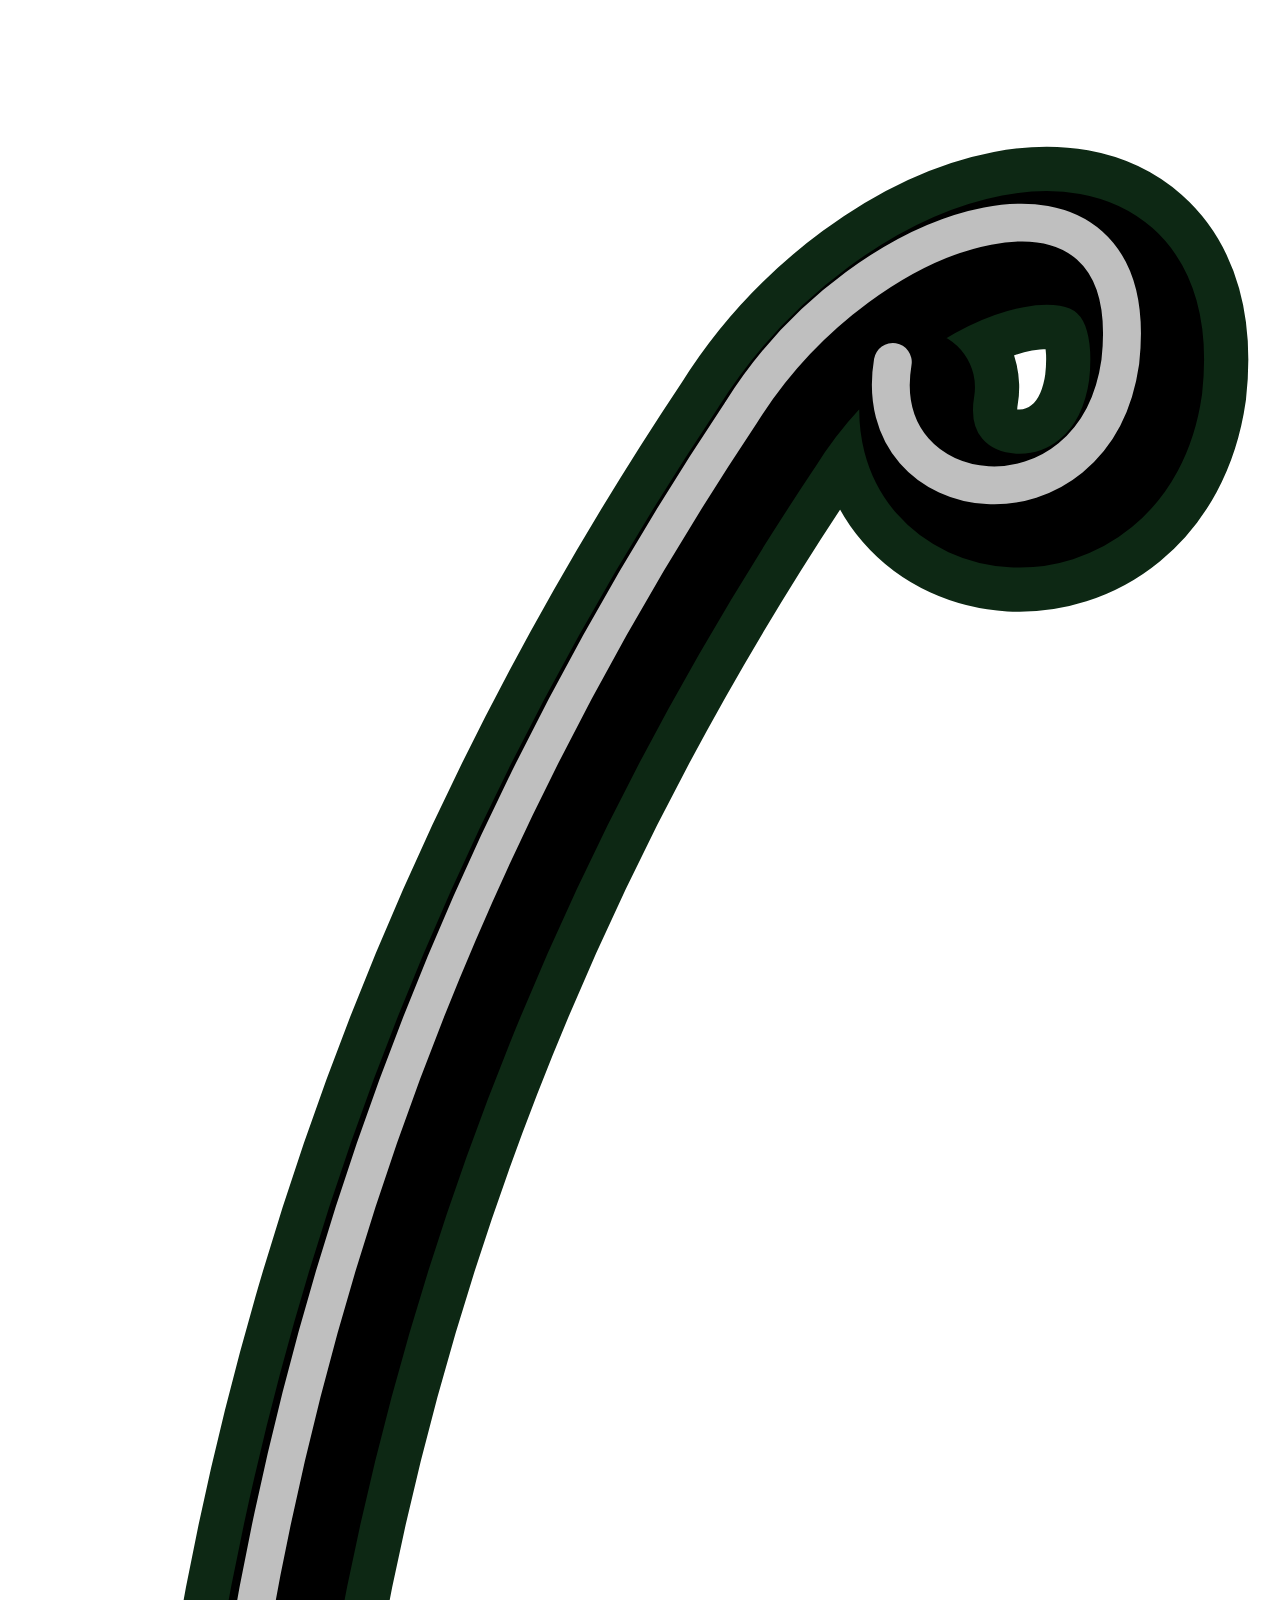
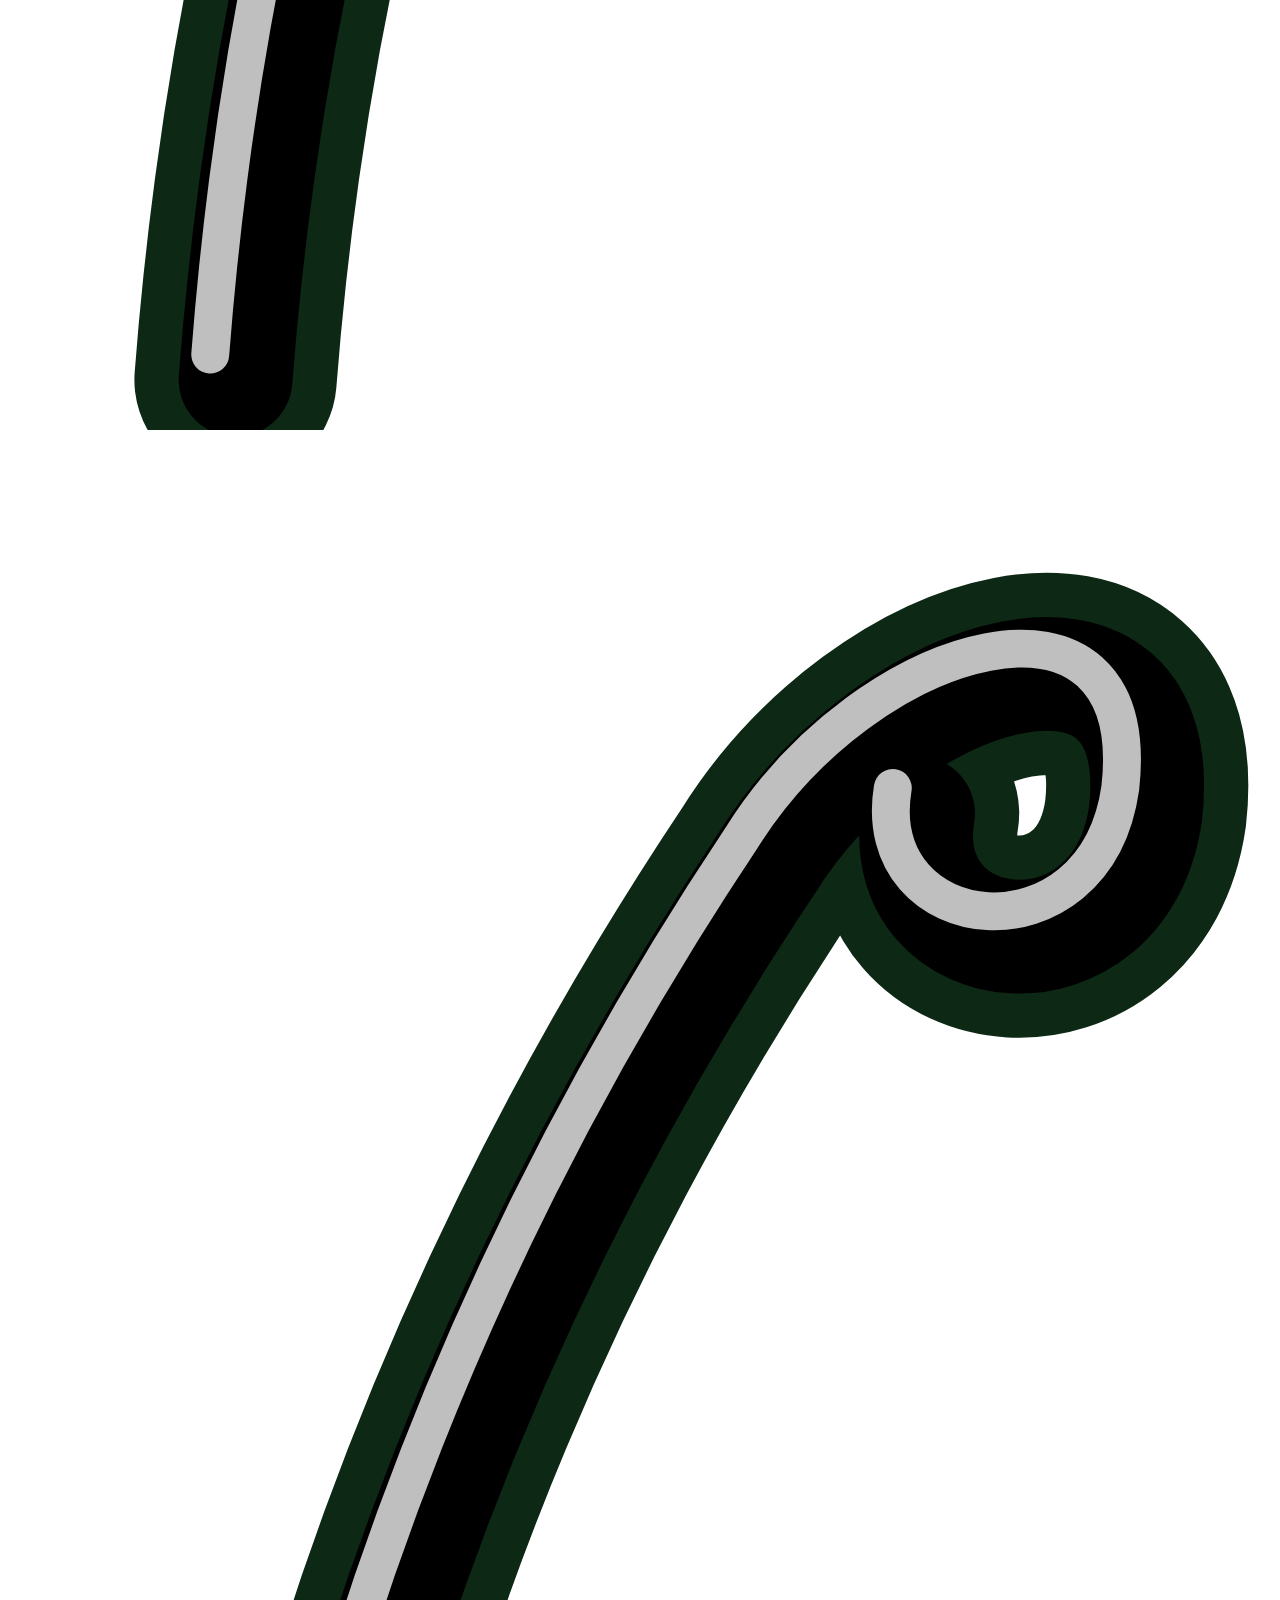
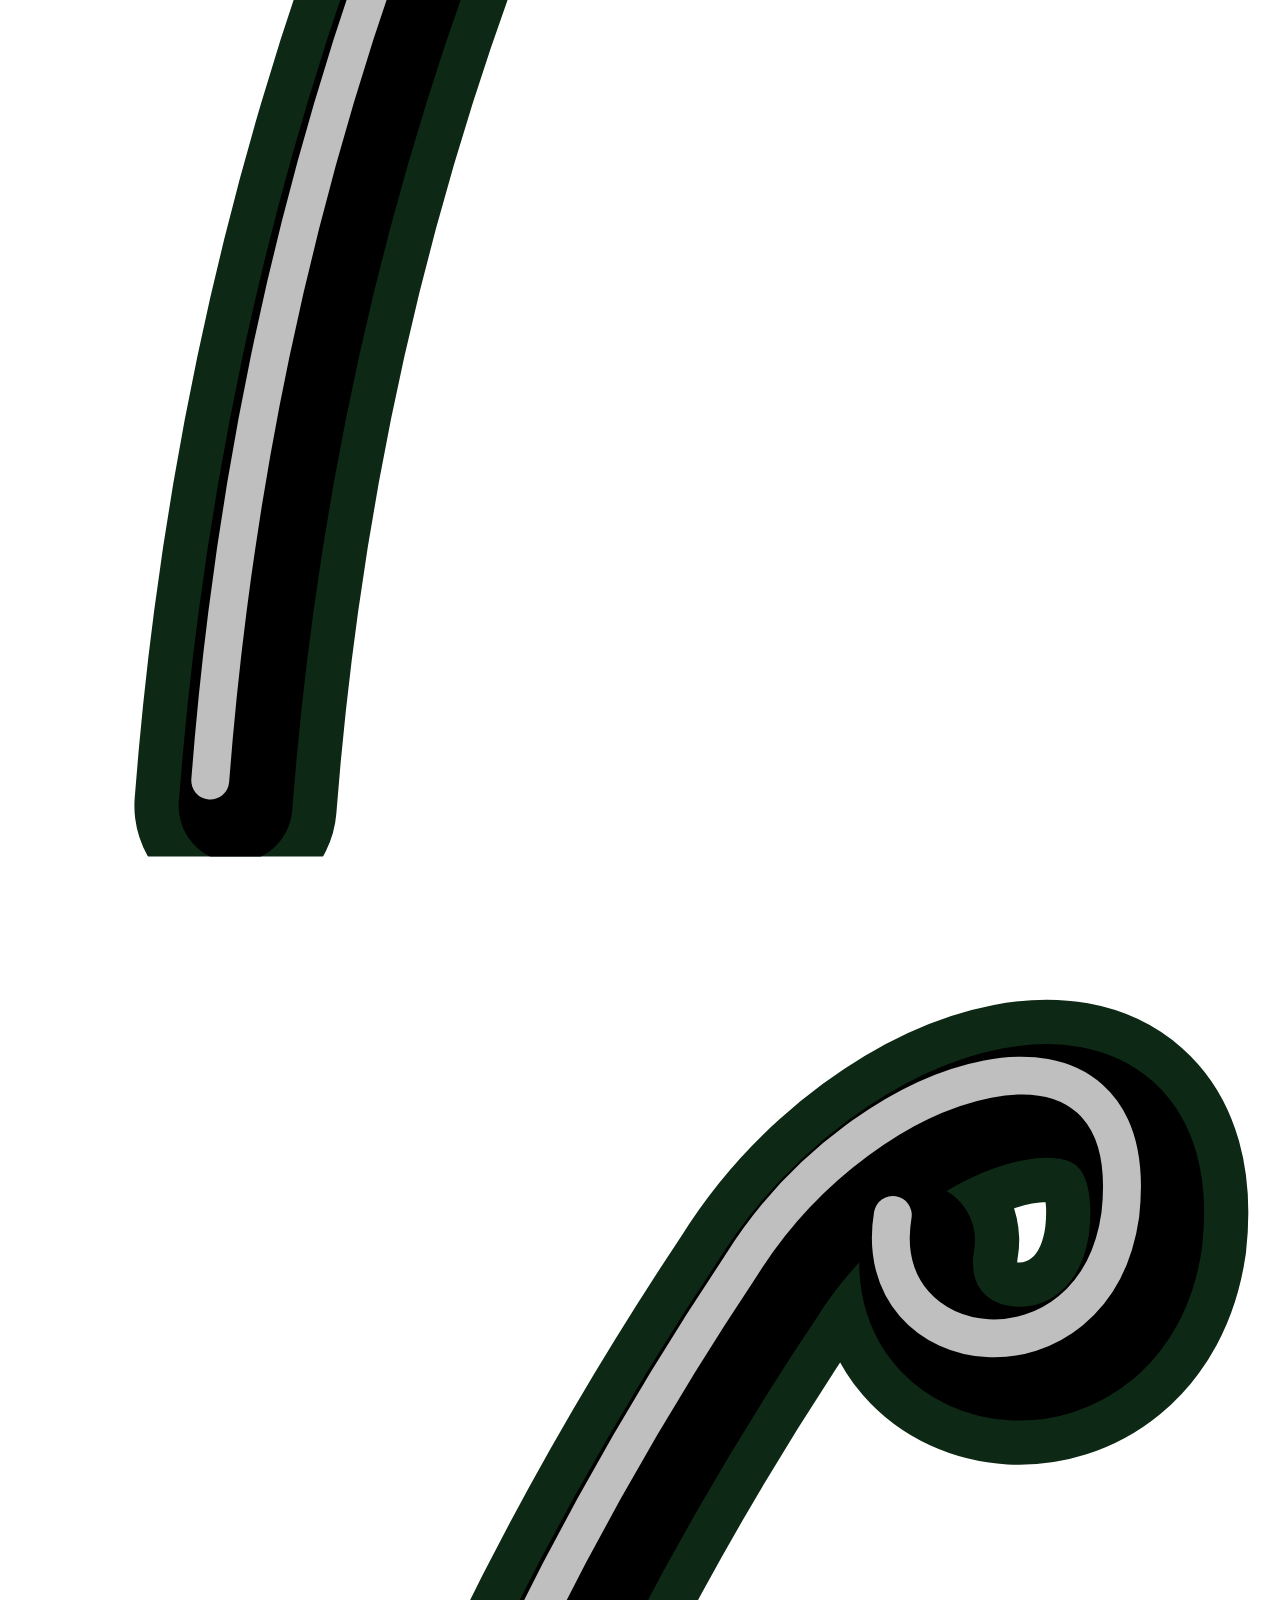
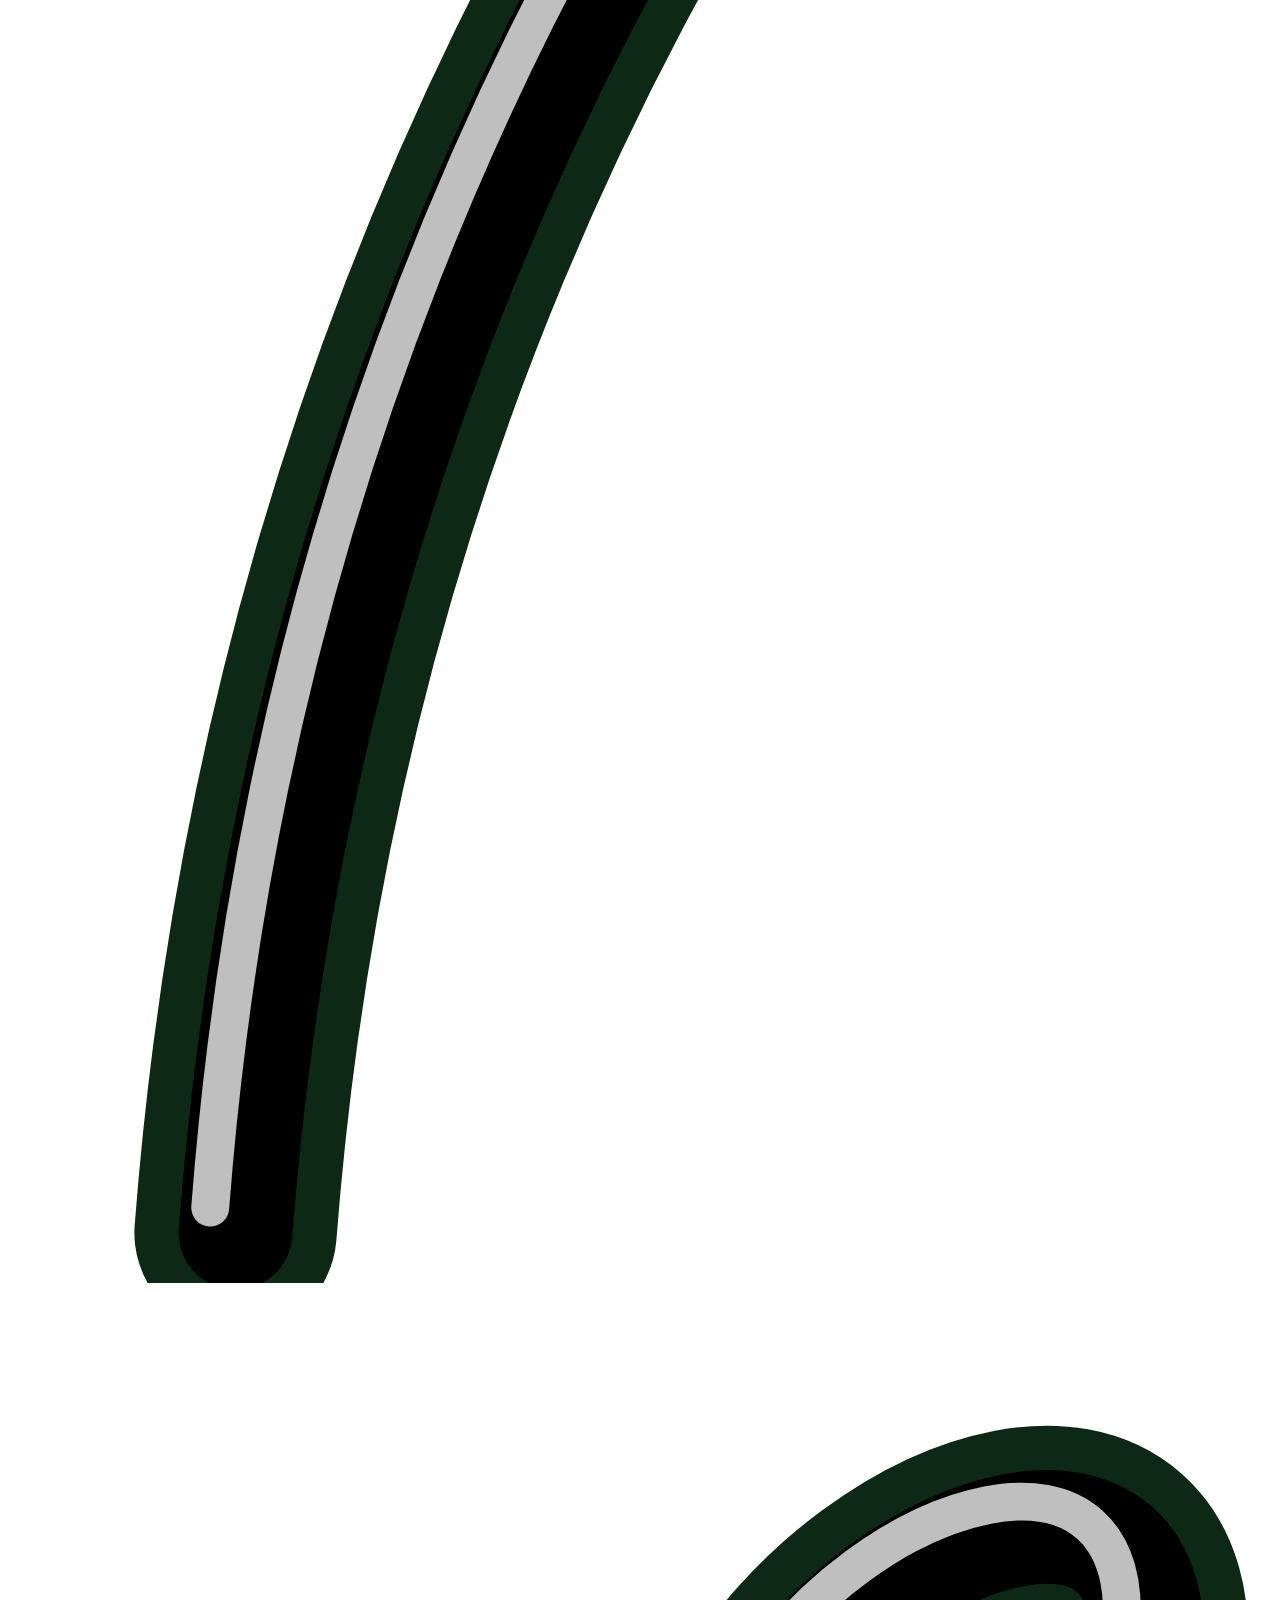
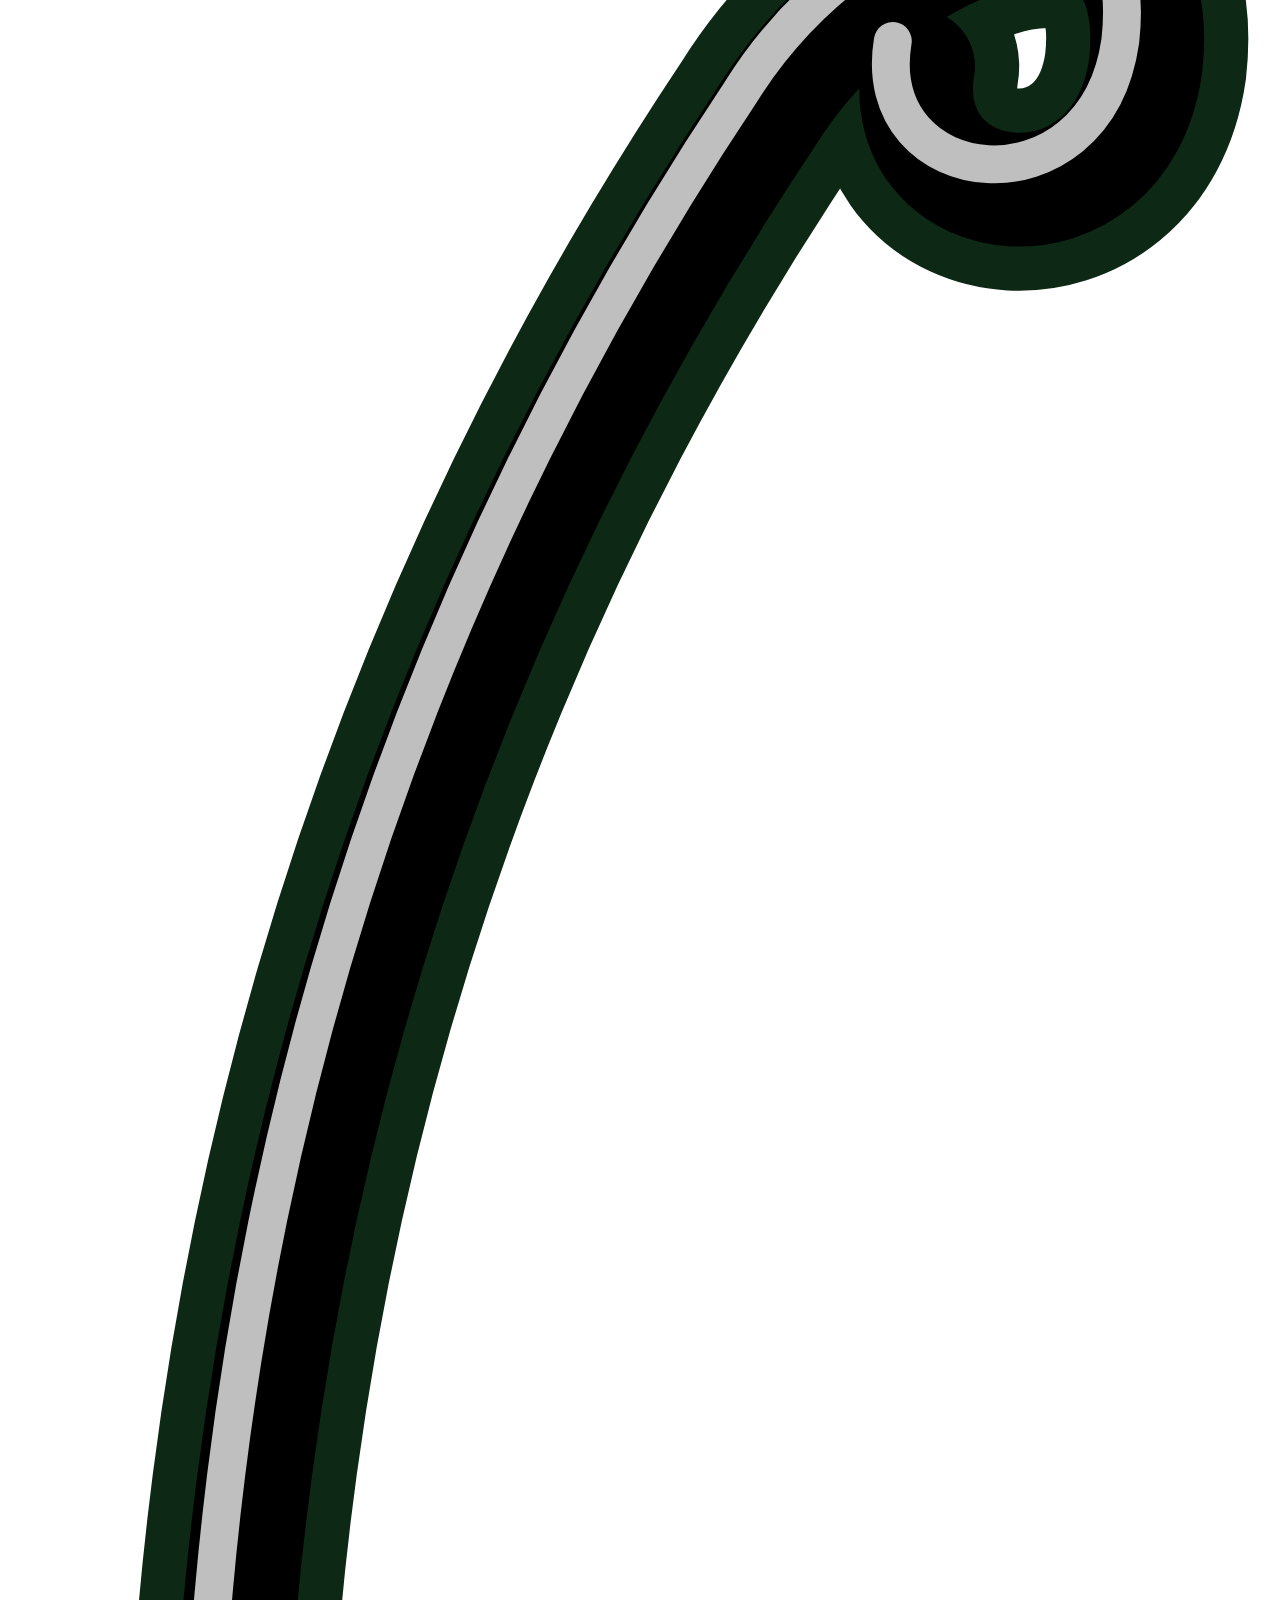
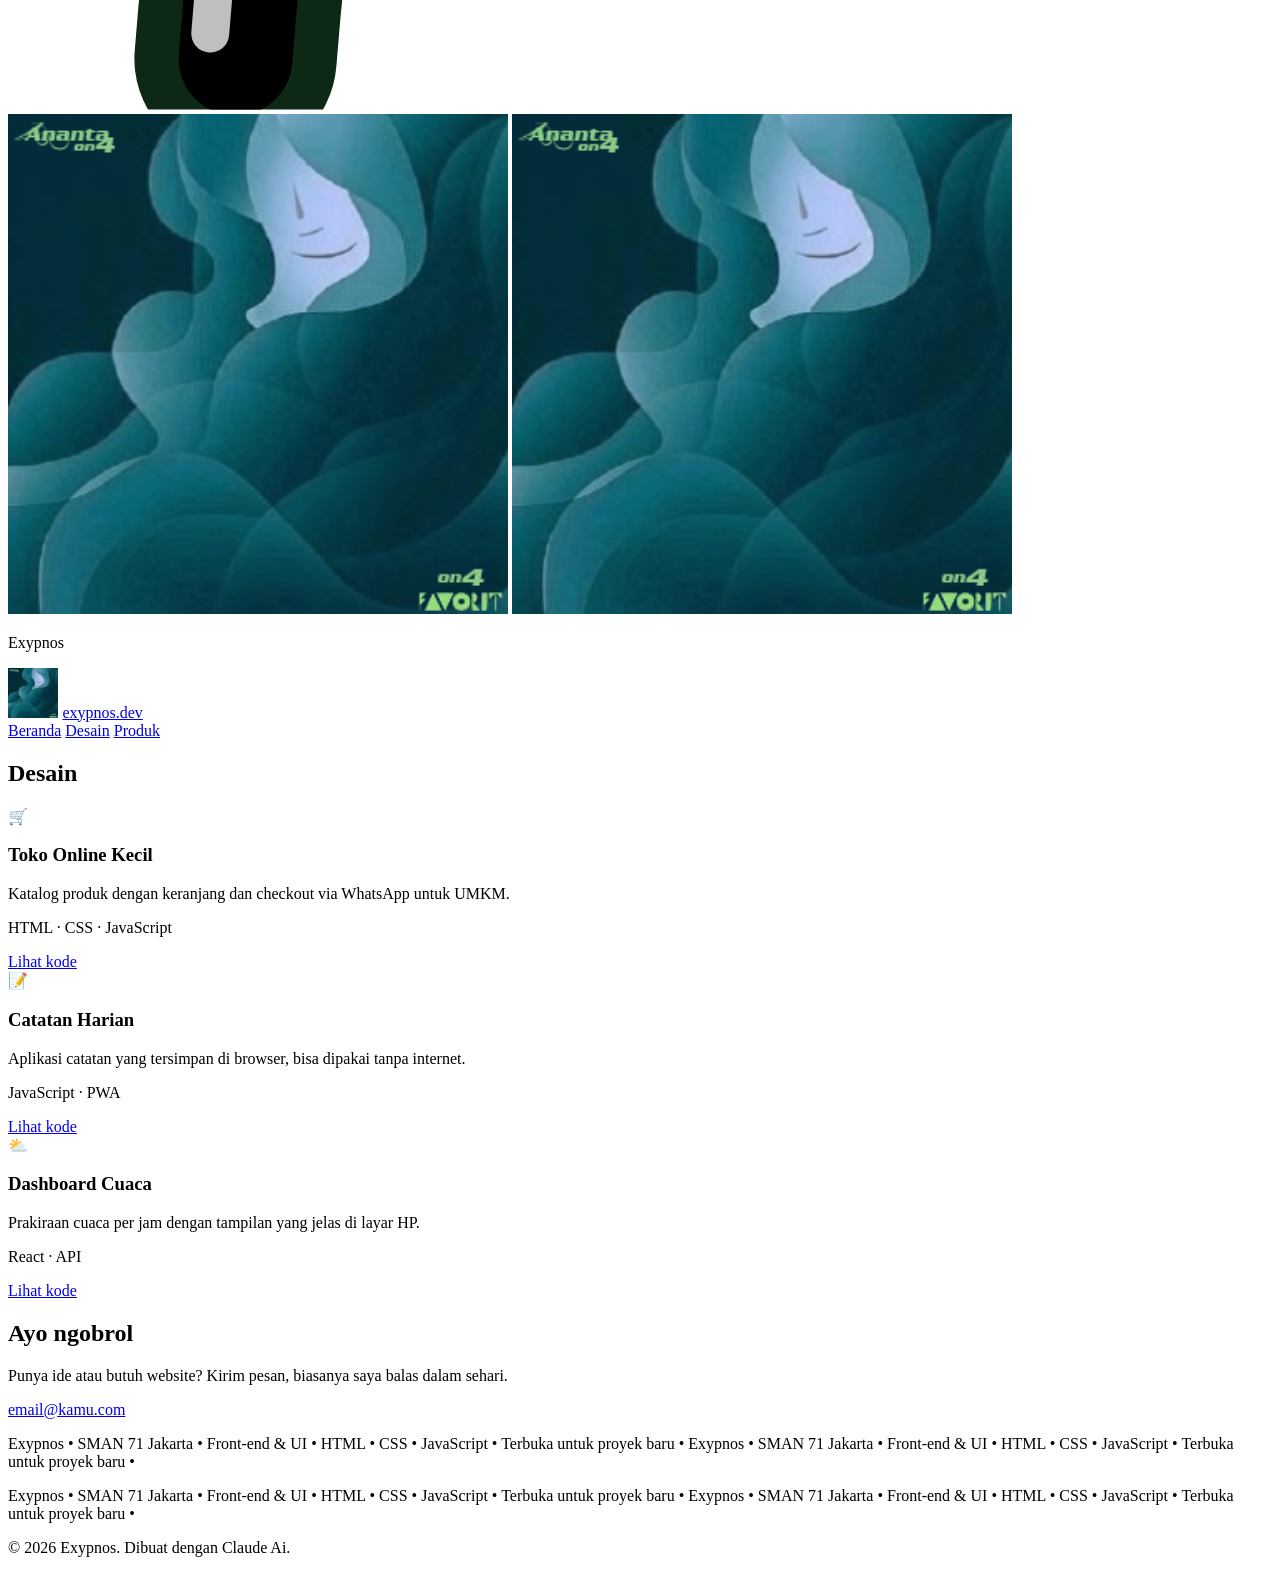
==== desain.html @ 19220ce1 "Update logo alt text and dimensions in desain.html" ====
<!DOCTYPE html>
<html lang="id">
<head>
  <meta charset="UTF-8">
  <meta name="viewport" content="width=device-width, initial-scale=1">
  <title>Desain — Exypnos</title>
  <meta name="description" content="Portofolio Nama Kamu, web developer.">
  <link rel="preconnect" href="https://fonts.googleapis.com">
  <link rel="preconnect" href="https://fonts.gstatic.com" crossorigin>
  <link href="https://fonts.googleapis.com/css2?family=Bricolage+Grotesque:opsz,wght@12..96,500;12..96,800&family=Instrument+Sans:wght@400;500;600&family=Londrina+Solid:wght@400;900&display=swap" rel="stylesheet">
  <link rel="stylesheet" href="style.css">
  <link rel="stylesheet" href="desain.css">
  <script>
    try {
      if (sessionStorage.getItem('skipIntro')) {
        document.documentElement.classList.add('no-intro');
        sessionStorage.removeItem('skipIntro');
      }
    } catch (e) {}
  </script>
</head>
<body>

  <div class="scene" aria-hidden="true">
    <svg width="0" height="0" style="position:absolute" focusable="false">
      <symbol id="horn" viewBox="0 0 100 160">
        <path d="M18 156 C22 104 40 64 60 34 C70 18 92 12 90 30 C88 44 70 42 72 30" fill="none" stroke="#0d2814" stroke-width="16" stroke-linecap="round"/>
        <path d="M18 156 C22 104 40 64 60 34 C70 18 92 12 90 30 C88 44 70 42 72 30" fill="none" stroke="currentColor" stroke-width="9" stroke-linecap="round"/>
        <path d="M18 156 C22 104 40 64 60 34 C70 18 92 12 90 30 C88 44 70 42 72 30" fill="none" stroke="#fff" stroke-opacity=".75" stroke-width="3" stroke-linecap="round" transform="translate(-2 -2)"/>
      </symbol>
    </svg>
    <svg class="horn h1" viewBox="0 0 100 160"><use href="#horn"/></svg>
    <svg class="horn h2" viewBox="0 0 100 160"><use href="#horn"/></svg>
    <svg class="horn h3" viewBox="0 0 100 160"><use href="#horn"/></svg>
    <svg class="horn h4" viewBox="0 0 100 160"><use href="#horn"/></svg>
    <i class="comet c1"></i><i class="comet c2"></i><i class="comet c3"></i><i class="comet c4"></i>
  </div>

  <div class="intro" aria-hidden="true">
    <div class="intro-panel p-up"></div>
    <div class="intro-panel p-down"></div>
    <div class="intro-center">
      <div class="logo-split">
        <img class="half l" src="logo.png" alt="" width="500" height="500">
        <img class="half r" src="logo.png" alt="" width="500" height="500">
      </div>
      <p class="intro-name">Exypnos</p>
      <div class="intro-bar"><span></span></div>
    </div>
  </div>

  <header class="top">
    <div class="brand-group">
      <img class="brand-logo" src="logo.png" alt="Logo Exypnos" width="300" height="300" style="height:3.15rem;width:auto">
      <a class="brand" href="#atas">exypnos.dev</a>
    </div>
    <nav aria-label="Navigasi utama">
      <a href="index.html">Beranda</a>
      <a href="desain.html" class="active" aria-current="page">Desain</a>
      <a href="produk.html">Produk</a>
    </nav>
  </header>

  <main id="atas">

    <section id="desain" class="section">
      <h2>Desain</h2>
      <div class="projects">
        <article class="project">
          <span class="ico" aria-hidden="true">🛒</span>
          <h3>Toko Online Kecil</h3>
          <p>Katalog produk dengan keranjang dan checkout via WhatsApp untuk UMKM.</p>
          <p class="tags">HTML · CSS · JavaScript</p>
          <a href="#">Lihat kode</a>
        </article>
        <article class="project">
          <span class="ico" aria-hidden="true">📝</span>
          <h3>Catatan Harian</h3>
          <p>Aplikasi catatan yang tersimpan di browser, bisa dipakai tanpa internet.</p>
          <p class="tags">JavaScript · PWA</p>
          <a href="#">Lihat kode</a>
        </article>
        <article class="project">
          <span class="ico" aria-hidden="true">⛅</span>
          <h3>Dashboard Cuaca</h3>
          <p>Prakiraan cuaca per jam dengan tampilan yang jelas di layar HP.</p>
          <p class="tags">React · API</p>
          <a href="#">Lihat kode</a>
        </article>
      </div>
    </section>

    <section id="kontak" class="section contact">
      <h2>Ayo ngobrol</h2>
      <p>Punya ide atau butuh website? Kirim pesan, biasanya saya balas dalam sehari.</p>
      <a class="btn primary" href="mailto:email@kamu.com">email@kamu.com</a>
    </section>

  </main>

  <!-- RUNNING TEXT (tetap di bawah layar, ikut ke mana pun di-scroll) -->
  <div class="marquee" role="marquee" aria-label="Exypnos, SMAN 71 Jakarta, Front-end dan UI, terbuka untuk proyek baru">
    <div class="marquee-window" aria-hidden="true">
      <div class="marquee-track">
        <p class="marquee-item">Exypnos • SMAN 71 Jakarta • Front-end &amp; UI • HTML • CSS • JavaScript • Terbuka untuk proyek baru • Exypnos • SMAN 71 Jakarta • Front-end &amp; UI • HTML • CSS • JavaScript • Terbuka untuk proyek baru •</p>
        <p class="marquee-item">Exypnos • SMAN 71 Jakarta • Front-end &amp; UI • HTML • CSS • JavaScript • Terbuka untuk proyek baru • Exypnos • SMAN 71 Jakarta • Front-end &amp; UI • HTML • CSS • JavaScript • Terbuka untuk proyek baru •</p>
      </div>
    </div>
  </div>

  <footer class="foot">
    <p>© 2026 Exypnos. Dibuat dengan Claude Ai. </p>
  </footer>

  <script>
    (function () {
      if (window.matchMedia('(prefers-reduced-motion: reduce)').matches) return;

      // kartu miring 3D mengikuti kursor
      document.querySelectorAll('.card, .project, .design, .contact, .ppt-frame, .section > h2, .status, .marquee').forEach(function (el) {
        el.addEventListener('pointermove', function (e) {
          if (e.pointerType === 'touch') return;
          var r = el.getBoundingClientRect();
          var x = (e.clientX - r.left) / r.width - 0.5;
          var y = (e.clientY - r.top) / r.height - 0.5;
          el.style.setProperty('--ry', (x * 14) + 'deg');
          el.style.setProperty('--rx', (-y * 14) + 'deg');
        });
        el.addEventListener('pointerleave', function () {
          el.style.setProperty('--rx', '0deg');
          el.style.setProperty('--ry', '0deg');
        });
      });

      // logo berputar 3D mengikuti kursor
      var logos = document.querySelectorAll('.hero-logo img, .brand-logo');
      if (logos.length) {
        window.addEventListener('pointermove', function (e) {
          if (e.pointerType === 'touch') return;
          var ry = ((e.clientX / innerWidth - 0.5) * 36) + 'deg';
          var rx = ((0.5 - e.clientY / innerHeight) * 28) + 'deg';
          logos.forEach(function (l) {
            l.style.setProperty('--ry', ry);
            l.style.setProperty('--rx', rx);
          });
        });
      }
    })();
  </script>

  <script>
    (function () {
      var links = document.querySelectorAll('.top nav a');
      var reduce = window.matchMedia('(prefers-reduced-motion: reduce)').matches;

      links.forEach(function (a) {
        a.addEventListener('click', function (e) {
          if (e.ctrlKey || e.metaKey || e.shiftKey || e.button !== 0) return;
          e.preventDefault();

          var here = a.getAttribute('aria-current') === 'page';
          if (!here) { try { sessionStorage.setItem('skipIntro', '1'); } catch (_) {} }

          if (reduce) { if (!here) location.href = a.href; return; }

          // riak
          var r = a.getBoundingClientRect();
          var d = document.createElement('span');
          d.className = 'ripple';
          d.style.left = (e.clientX - r.left) + 'px';
          d.style.top = (e.clientY - r.top) + 'px';
          a.appendChild(d);
          setTimeout(function () { d.remove(); }, 650);

          if (here) return;
          document.body.classList.add('leaving');
          setTimeout(function () { location.href = a.href; }, 320);
        });
      });

      // kembali dengan tombol back: pastikan halaman tidak terkunci
      window.addEventListener('pageshow', function () { document.body.classList.remove('leaving'); });
    })();
  </script>

</body>
</html>
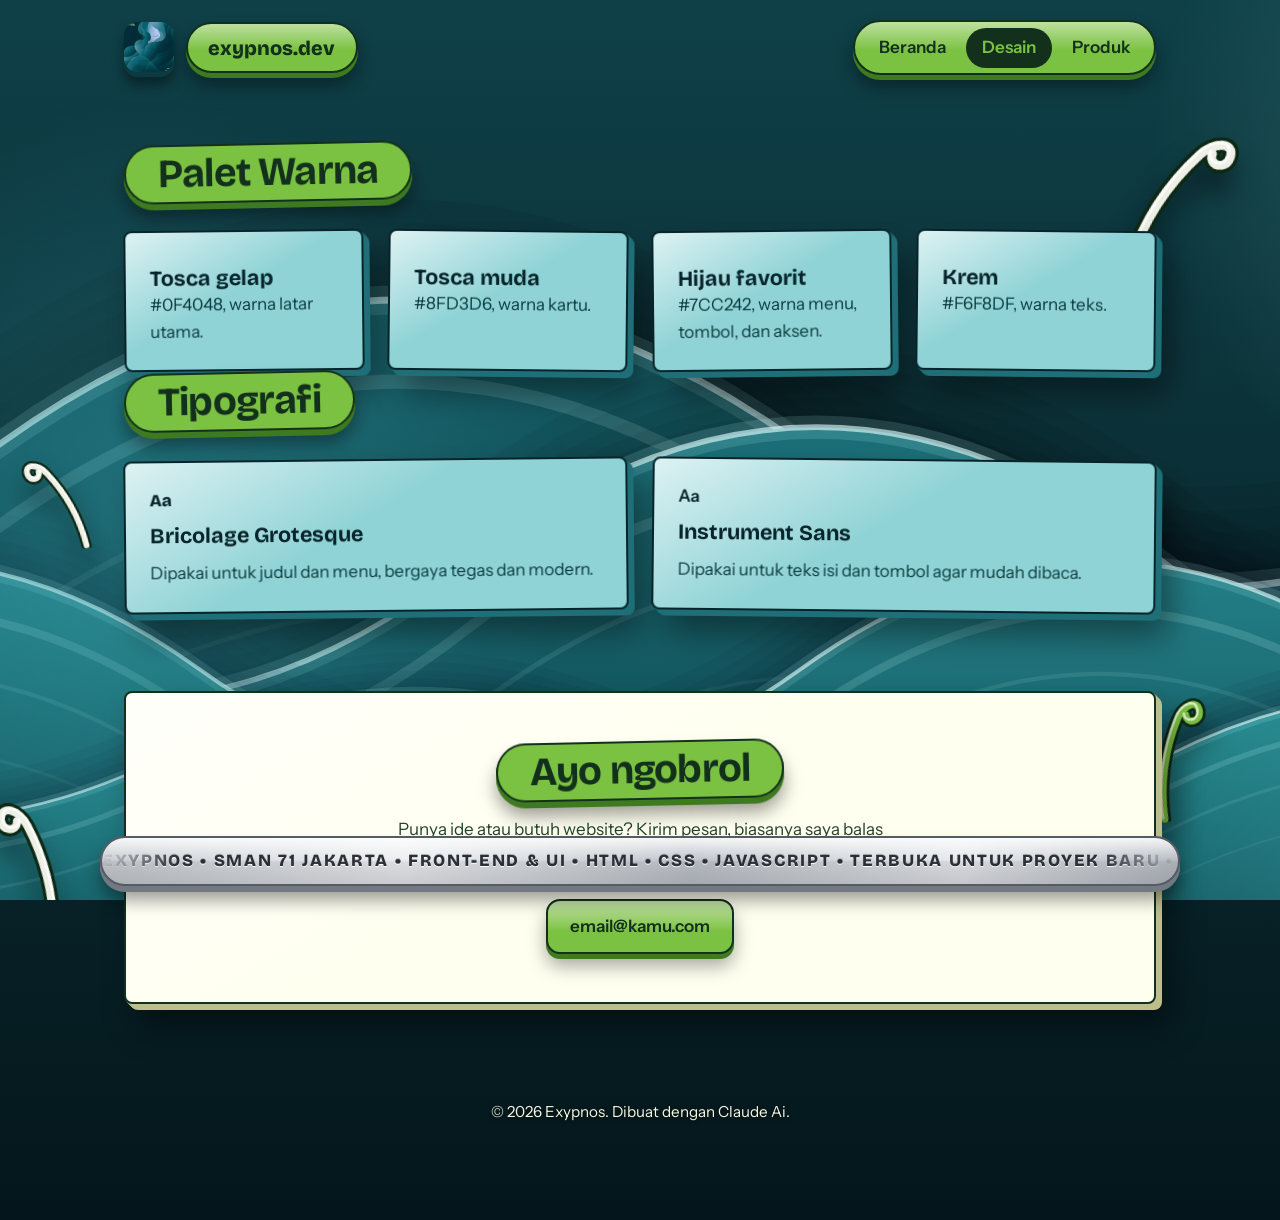
==== commit f0d93883: "Update design section with color palette and typography" ====
--- a/desain.html
+++ b/desain.html
@@ -64,28 +64,49 @@
   <main id="atas">
 
     <section id="desain" class="section">
-      <h2>Desain</h2>
+      <h2>Palet Warna</h2>
       <div class="projects">
-        <article class="project">
-          <span class="ico" aria-hidden="true">🛒</span>
-          <h3>Toko Online Kecil</h3>
-          <p>Katalog produk dengan keranjang dan checkout via WhatsApp untuk UMKM.</p>
-          <p class="tags">HTML · CSS · JavaScript</p>
-          <a href="#">Lihat kode</a>
-        </article>
-        <article class="project">
-          <span class="ico" aria-hidden="true">📝</span>
-          <h3>Catatan Harian</h3>
-          <p>Aplikasi catatan yang tersimpan di browser, bisa dipakai tanpa internet.</p>
-          <p class="tags">JavaScript · PWA</p>
-          <a href="#">Lihat kode</a>
-        </article>
-        <article class="project">
-          <span class="ico" aria-hidden="true">⛅</span>
-          <h3>Dashboard Cuaca</h3>
-          <p>Prakiraan cuaca per jam dengan tampilan yang jelas di layar HP.</p>
-          <p class="tags">React · API</p>
-          <a href="#">Lihat kode</a>
+        <article class="project swatch">
+          <div class="chip" style="--c:#0f4048" aria-hidden="true"></div>
+          <div class="info">
+            <h3>Tosca gelap</h3>
+            <p>#0F4048, warna latar utama.</p>
+          </div>
+        </article>
+        <article class="project swatch">
+          <div class="chip" style="--c:#8fd3d6" aria-hidden="true"></div>
+          <div class="info">
+            <h3>Tosca muda</h3>
+            <p>#8FD3D6, warna kartu.</p>
+          </div>
+        </article>
+        <article class="project swatch">
+          <div class="chip" style="--c:#7cc242" aria-hidden="true"></div>
+          <div class="info">
+            <h3>Hijau favorit</h3>
+            <p>#7CC242, warna menu, tombol, dan aksen.</p>
+          </div>
+        </article>
+        <article class="project swatch">
+          <div class="chip" style="--c:#f6f8df" aria-hidden="true"></div>
+          <div class="info">
+            <h3>Krem</h3>
+            <p>#F6F8DF, warna teks.</p>
+          </div>
+        </article>
+      </div>
+
+      <h2>Tipografi</h2>
+      <div class="projects">
+        <article class="project font-card">
+          <span class="aa" style="font-family: var(--display); font-weight: 800;" aria-hidden="true">Aa</span>
+          <h3>Bricolage Grotesque</h3>
+          <p>Dipakai untuk judul dan menu, bergaya tegas dan modern.</p>
+        </article>
+        <article class="project font-card">
+          <span class="aa" style="font-family: var(--body); font-weight: 600;" aria-hidden="true">Aa</span>
+          <h3>Instrument Sans</h3>
+          <p>Dipakai untuk teks isi dan tombol agar mudah dibaca.</p>
         </article>
       </div>
     </section>
--- a/style.css
+++ b/style.css
@@ -0,0 +1,972 @@
+/* ---------- Token ---------- */
+:root {
+  --paper: #f6f8df;
+  --grid: #dde6b5;
+  --ink: #12301c;
+  --muted: #24432b;
+  --green: #1b7d37;
+  --marker: #7cc242;     /* hijau tulisan FAVORIT */
+  --bg-top: #0f4048;     /* tosca logo biru (digelapkan) */
+  --bg-bottom: #04161b;  /* makin gelap ke bawah */
+  --on-bg: #f6f8df;      /* teks di atas background */
+  --side: #bdbe8c;       /* sisi tebal kartu 3D */
+  --gold-side: #3e7a1f;  /* sisi tebal hijau */
+  --gloss: rgba(255, 255, 255, .7);
+  --slab: 1px 1px 0 var(--side), 2px 2px 0 var(--side), 3px 3px 0 var(--side),
+          4px 4px 0 var(--side), 5px 5px 0 var(--side), 6px 6px 0 var(--side),
+          14px 22px 34px rgba(0, 0, 0, .45);
+  --card: #fffff0;
+  --line: #12301c;
+
+  --display: "Bricolage Grotesque", "Segoe UI", system-ui, sans-serif;
+  --body: "Instrument Sans", "Segoe UI", system-ui, sans-serif;
+
+  --max: 1080px;
+}
+
+@media (prefers-color-scheme: dark) {
+  :root {
+    --paper: #0f1f14;
+    --grid: #1a3322;
+    --ink: #f1f7d9;
+    --muted: #c9d9b4;
+    --green: #8fe08a;
+    --marker: #5fa832;
+    --side: #08150b;
+    --gloss: rgba(255, 255, 255, .09);
+    --bg-top: #0b3238;
+    --bg-bottom: #030f13;
+    --card: #16291c;
+    --line: #f1f7d9;
+  }
+}
+
+/* ---------- Dasar ---------- */
+*, *::before, *::after { box-sizing: border-box; }
+
+html { scroll-behavior: smooth; }
+
+body {
+  margin: 0;
+  font-family: var(--body);
+  font-size: 1.0625rem;
+  line-height: 1.6;
+  color: var(--on-bg);
+  background-color: var(--bg-bottom);
+  /* gradasi tosca logo -> makin gelap */
+  background-image: linear-gradient(180deg, var(--bg-top) 0%, var(--bg-bottom) 100%);
+  background-repeat: no-repeat;
+  min-height: 100vh;
+}
+
+
+/* ---------- Warna membaur (blend) ---------- */
+body::before {
+  content: "";
+  position: fixed;
+  inset: 0;
+  z-index: -1;
+  pointer-events: none;
+  background:
+    radial-gradient(42vmax 42vmax at 85% 12%, rgba(150, 228, 228, .20), transparent 70%),
+    radial-gradient(48vmax 48vmax at 8% 42%,  rgba(60, 170, 182, .34), transparent 70%),
+    radial-gradient(42vmax 42vmax at 82% 82%, rgba(110, 205, 210, .26), transparent 70%),
+    radial-gradient(38vmax 38vmax at 18% 100%, rgba(40, 140, 155, .32), transparent 70%);
+  background-size: 140% 140%;
+  animation: blend 16s ease-in-out infinite alternate;
+}
+
+@keyframes blend { to { background-position: 100% 100%; } }
+
+h1, h2, h3 {
+  font-family: var(--display);
+  line-height: 1.1;
+  margin: 0;
+}
+
+p { margin: 0; }
+
+a { color: var(--green); }
+
+:focus-visible {
+  outline: 3px solid var(--marker);
+  outline-offset: 3px;
+}
+
+/* ---------- Header ---------- */
+.top {
+  max-width: var(--max);
+  margin: 0 auto;
+  padding: 1.25rem 1.5rem;
+  display: flex;
+  justify-content: space-between;
+  align-items: center;
+  gap: 1rem;
+}
+
+.top :focus-visible { outline-color: #12301c; }
+
+/* shape rounded emas hanya membungkus teks */
+.brand,
+.top nav {
+  background: linear-gradient(180deg, rgba(255, 255, 255, .5), rgba(255, 255, 255, 0) 55%), #7cc242;
+  color: #12301c;
+  border: 2px solid var(--line);
+  border-radius: 999px;
+  box-shadow: 0 5px 0 #3e7a1f, 0 12px 18px rgba(0, 0, 0, .4);
+}
+
+.brand {
+  padding: .45rem 1.3rem;
+  font-family: var(--display);
+  font-weight: 800;
+  font-size: 1.25rem;
+  text-decoration: none;
+}
+
+.top nav { display: flex; gap: .25rem; padding: .35rem .5rem; }
+
+.top nav a {
+  position: relative;
+  overflow: hidden;
+  padding: .4rem 1rem;
+  color: #12301c;
+  text-decoration: none;
+  font-weight: 600;
+  border-radius: 999px;
+  transition: background .2s, color .2s, transform .12s;
+}
+
+.top nav a:hover { background: rgba(18, 48, 28, .14); }
+.top nav a:active { transform: translateY(2px) scale(.93); }
+
+/* menu yang sedang dibuka */
+.top nav a.active { background: #12301c; color: #7cc242; }
+
+/* efek riak saat diklik */
+.ripple {
+  position: absolute;
+  width: 10px;
+  height: 10px;
+  margin: -5px 0 0 -5px;
+  border-radius: 50%;
+  background: rgba(255, 255, 255, .75);
+  transform: scale(0);
+  pointer-events: none;
+  animation: ripple .6s ease-out forwards;
+}
+
+@keyframes ripple { to { transform: scale(16); opacity: 0; } }
+
+/* judul section membal setelah menu diklik */
+.section > h2.pop { animation: heading-pop .8s cubic-bezier(.2, 1.5, .4, 1); }
+
+@keyframes heading-pop {
+  40% { transform: rotate(-4deg) scale(1.18); }
+}
+
+/* ---------- Hero ---------- */
+main { max-width: var(--max); margin: 0 auto; padding: 0 1.5rem; }
+
+.hero {
+  display: grid;
+  grid-template-columns: 1.6fr 1fr;
+  gap: 3rem;
+  align-items: center;
+  padding: 4rem 0 5rem;
+}
+
+.status {
+  display: inline-flex;
+  align-items: center;
+  gap: .6rem;
+  font-size: .95rem;
+  font-weight: 500;
+  color: var(--on-bg);
+  margin-bottom: 1.25rem;
+}
+
+.dot {
+  width: .65rem;
+  height: .65rem;
+  border-radius: 50%;
+  background: #1fb96b;
+  box-shadow: 0 0 0 0 rgba(31, 185, 107, .6);
+  animation: ping 2.2s ease-out infinite;
+}
+
+@keyframes ping {
+  to { box-shadow: 0 0 0 .7rem rgba(31, 185, 107, 0); }
+}
+
+.hero h1 {
+  font-size: clamp(2.4rem, 6vw, 4.4rem);
+  font-weight: 800;
+  letter-spacing: -.03em;
+  max-width: 14em;
+  /* stabilo kuning di belakang teks */
+  background-image: linear-gradient(var(--marker), var(--marker));
+  background-repeat: no-repeat;
+  background-size: 0% 38%;
+  background-position: 0 90%;
+  animation: stabilo .9s .3s ease-out forwards;
+}
+
+@keyframes stabilo { to { background-size: 100% 38%; } }
+
+@media (prefers-color-scheme: dark) {
+  .hero h1 { background-image: linear-gradient(#2e6a35, #2e6a35); }
+}
+
+.lead {
+  margin-top: 1.5rem;
+  max-width: 14em;
+  color: var(--on-bg);
+  font-family: "Londrina Solid", "Impact", "Arial Black", sans-serif;
+  font-weight: 900;
+  font-size: clamp(2.2rem, 6vw, 3.8rem);
+  line-height: 1;
+  letter-spacing: .01em;
+}
+
+.actions { margin-top: 2rem; display: flex; flex-wrap: wrap; gap: .8rem; }
+
+.hero h1.hero-logo {
+  background: none;
+  animation: none;
+  line-height: 0;
+  max-width: 100%;
+}
+
+.hero-logo img {
+  display: block;
+  width: 100%;
+  max-width: 14rem;
+  height: auto;
+}
+
+/* ---------- Tombol ---------- */
+.btn {
+  display: inline-block;
+  padding: .75rem 1.4rem;
+  border: 2px solid var(--line);
+  border-radius: 14px;
+  background: linear-gradient(180deg, rgba(255,255,255,.75), rgba(255,255,255,0) 60%), var(--card);
+  color: var(--ink);
+  font-weight: 600;
+  text-decoration: none;
+  box-shadow: 0 5px 0 var(--side), 0 12px 18px rgba(0, 0, 0, .35);
+  transition: transform .12s, box-shadow .12s;
+}
+
+.btn:hover { transform: translateY(2px); box-shadow: 0 3px 0 var(--side), 0 8px 12px rgba(0, 0, 0, .35); }
+.btn:active { transform: translateY(5px); box-shadow: 0 0 0 var(--side), 0 3px 6px rgba(0, 0, 0, .35); }
+
+.btn.primary {
+  background: linear-gradient(180deg, rgba(255,255,255,.55), rgba(255,255,255,0) 60%), var(--marker);
+  color: #12301c;
+  box-shadow: 0 5px 0 var(--gold-side), 0 12px 18px rgba(0, 0, 0, .35);
+}
+.btn.primary:hover { box-shadow: 0 3px 0 var(--gold-side), 0 8px 12px rgba(0, 0, 0, .35); }
+.btn.primary:active { box-shadow: 0 0 0 var(--gold-side), 0 3px 6px rgba(0, 0, 0, .35); }
+
+/* ---------- Kartu profil ---------- */
+.card {
+  background: var(--card);
+  color: var(--ink);
+  border: 2px solid var(--line);
+  border-radius: 8px;
+  padding: 1.5rem;
+}
+
+.card .logo {
+  display: block;
+  width: 100%;
+  max-width: 11rem;
+  height: auto;
+  aspect-ratio: 1;
+  margin: 0 auto;
+  object-fit: contain;
+}
+
+.card h2 {
+  font-size: 1.15rem;
+  padding-bottom: .8rem;
+  margin-bottom: .4rem;
+  border-bottom: 2px dashed var(--grid);
+}
+
+.card dl { margin: 0; }
+
+.card dl div {
+  display: flex;
+  justify-content: space-between;
+  gap: 1rem;
+  padding: .55rem 0;
+  border-bottom: 1px solid var(--grid);
+}
+
+.card dl div:last-child { border-bottom: 0; }
+
+.card dt { color: var(--muted); }
+.card dd { margin: 0; font-weight: 600; text-align: right; }
+
+/* ---------- Section ---------- */
+.section { padding: 3rem 0; }
+
+.section > h2 {
+  font-size: clamp(1.8rem, 4vw, 2.5rem);
+  letter-spacing: -.02em;
+  margin-bottom: 1.75rem;
+  display: inline-block;
+  padding: .3rem 2rem .4rem;
+  background: var(--marker);
+  color: #12301c;
+  border: 2px solid var(--line);
+  border-radius: 999px;
+  box-shadow: 0 5px 0 var(--gold-side), 0 10px 16px rgba(0, 0, 0, .35);
+  transform: rotate(-1.2deg);
+}
+
+/* ---------- Proyek ---------- */
+.projects {
+  display: grid;
+  grid-template-columns: repeat(auto-fit, minmax(220px, 1fr));
+  gap: 1.5rem;
+}
+
+.project {
+  background: var(--card);
+  color: var(--ink);
+  border: 2px solid var(--line);
+  border-radius: 8px;
+  padding: 1.5rem;
+  display: flex;
+  flex-direction: column;
+  gap: .7rem;
+}
+
+.project h3 { font-size: 1.35rem; }
+.project p { color: var(--muted); }
+.project .tags { font-size: .9rem; color: var(--ink); font-weight: 500; }
+
+.project a {
+  margin-top: auto;
+  font-weight: 600;
+  text-underline-offset: 4px;
+}
+
+/* ---------- Skill ---------- */
+.skills {
+  list-style: none;
+  margin: 0;
+  padding: 0;
+  display: flex;
+  flex-wrap: wrap;
+  gap: .7rem;
+}
+
+.skills li {
+  padding: .45rem 1rem;
+  background: var(--card);
+  color: var(--ink);
+  border: 2px solid var(--line);
+  border-radius: 999px;
+  font-weight: 500;
+}
+
+
+/* ---------- Hiasan Beranda ---------- */
+.project { position: relative; }
+
+.ico {
+  display: grid;
+  place-items: center;
+  width: 3rem;
+  height: 3rem;
+  font-size: 1.5rem;
+  background: var(--marker);
+  border: 2px solid var(--line);
+  border-radius: 50%;
+}
+
+/* ---------- Hiasan Produk ---------- */
+.skills li { box-shadow: 3px 3px 0 var(--line); transition: transform .12s; }
+.skills li:hover { transform: translateY(-3px) rotate(-2deg); }
+.skills li span { margin-right: .35rem; }
+
+/* ---------- Desain ---------- */
+.designs {
+  display: grid;
+  grid-template-columns: repeat(auto-fit, minmax(250px, 1fr));
+  gap: 1.5rem;
+}
+
+.design {
+  margin: 0;
+  background: var(--card);
+  color: var(--ink);
+  border: 2px solid var(--line);
+  border-radius: 8px;
+  overflow: hidden;
+}
+
+.design .art {
+  display: grid;
+  place-items: center;
+  aspect-ratio: 4 / 3;
+  font-size: 4.5rem;
+  border-bottom: 2px solid var(--line);
+}
+
+.design figcaption { display: flex; flex-direction: column; padding: 1rem 1.25rem; }
+.design figcaption strong { font-family: var(--display); font-size: 1.2rem; }
+.design figcaption span { color: var(--muted); font-size: .95rem; }
+
+.d1 .art { background: radial-gradient(circle at 25% 30%, #fff 0 8%, transparent 9%), linear-gradient(135deg, #ffe94a, #ff9f43); }
+.d2 .art { background: radial-gradient(circle at 80% 20%, rgba(255,255,255,.7) 0 10%, transparent 11%), linear-gradient(135deg, #8fe08a, #1b7d37); }
+.d3 .art { background: radial-gradient(circle at 50% 40%, #3b7a57 0, #12301c 70%); }
+
+@media (prefers-reduced-motion: reduce) {
+  .project, .design, .skills li { transition: none; }
+}
+
+/* ---------- Kontak ---------- */
+.contact {
+  margin: 2rem 0 4rem;
+  padding: 3rem 2rem;
+  text-align: center;
+  background: var(--card);
+  color: var(--ink);
+  border: 2px solid var(--line);
+  border-radius: 8px;
+}
+
+.contact h2 { margin-bottom: 1rem; }
+
+.contact p {
+  max-width: 30em;
+  margin: 0 auto 1.75rem;
+  color: var(--muted);
+}
+
+/* ---------- Footer ---------- */
+.foot {
+  text-align: center;
+  padding: 2rem 1.5rem 3rem;
+  color: var(--on-bg);
+  font-size: .95rem;
+}
+
+/* ---------- Responsif ---------- */
+@media (max-width: 800px) {
+  .hero {
+    grid-template-columns: 1fr;
+    gap: 2.5rem;
+    padding-top: 2rem;
+  }
+
+  .card { --rot: 0deg; max-width: 420px; }
+}
+
+@media (max-width: 480px) {
+  .top { flex-direction: column; align-items: flex-start; }
+  .top nav { gap: 1.1rem; }
+  .contact { padding: 2rem 1.25rem; }
+}
+
+
+/* ---------- Transisi pembuka ---------- */
+.intro {
+  position: fixed;
+  inset: 0;
+  z-index: 100;
+  pointer-events: none;
+  animation: intro-hide 0s 2.9s forwards;
+}
+
+.intro-panel {
+  position: absolute;
+  left: 0;
+  right: 0;
+  height: 50%;
+  background: #0b3b3f;
+}
+
+.intro-panel.p-up {
+  top: 0;
+  border-bottom: 3px solid var(--marker);
+  animation: panel-up .8s cubic-bezier(.77, 0, .18, 1) 2.1s forwards;
+}
+
+.intro-panel.p-down {
+  bottom: 0;
+  border-top: 3px solid var(--marker);
+  animation: panel-down .8s cubic-bezier(.77, 0, .18, 1) 2.1s forwards;
+}
+
+.intro-center {
+  position: absolute;
+  inset: 0;
+  display: grid;
+  place-content: center;
+  justify-items: center;
+  gap: 1rem;
+  animation: intro-out .35s ease-in 1.95s forwards;
+}
+
+/* logo terbelah, lalu menyatu */
+.logo-split {
+  position: relative;
+  isolation: isolate;
+  width: min(78vw, 62vh, 34rem);
+  aspect-ratio: 1;
+  /* piringan berputar selama animasi masuk */
+  animation: merge-pop .45s ease-out 1.15s, logo-spin 2.4s linear infinite;
+}
+
+.logo-split::before {
+  content: "";
+  position: absolute;
+  inset: -35%;
+  z-index: -1;
+  border-radius: 50%;
+  background: radial-gradient(circle, rgba(160, 230, 110, .85), transparent 65%);
+  opacity: 0;
+  animation: burst .7s ease-out 1.15s;
+}
+
+.logo-split .half {
+  position: absolute;
+  inset: 0;
+  width: 100%;
+  height: 100%;
+  border-radius: 50%;
+}
+
+.logo-split .l {
+  clip-path: inset(0 49.5% 0 0);
+  animation: join-l 1s cubic-bezier(.7, 0, .2, 1) .2s both;
+}
+
+.logo-split .r {
+  clip-path: inset(0 0 0 49.5%);
+  animation: join-r 1s cubic-bezier(.7, 0, .2, 1) .2s both;
+}
+
+@keyframes join-l {
+  from { opacity: 0; transform: translateX(-70%) rotate(-14deg); }
+  25%  { opacity: 1; }
+  to   { opacity: 1; transform: none; }
+}
+
+@keyframes join-r {
+  from { opacity: 0; transform: translateX(70%) rotate(14deg); }
+  25%  { opacity: 1; }
+  to   { opacity: 1; transform: none; }
+}
+
+@keyframes merge-pop { 50% { transform: scale(1.14); } }
+@keyframes burst { 30% { opacity: 1; } to { opacity: 0; transform: scale(1.5); } }
+
+.intro-name {
+  font-family: var(--display);
+  font-weight: 800;
+  font-size: clamp(2.2rem, 7vmin, 3.2rem);
+  letter-spacing: .06em;
+  color: #f6f8df;
+  animation: rise .6s ease-out 1.15s both;
+}
+
+.intro-bar {
+  width: clamp(12rem, 36vmin, 18rem);
+  height: .7rem;
+  border: 2px solid #f6f8df;
+  border-radius: 999px;
+  overflow: hidden;
+}
+
+.intro-bar span {
+  display: block;
+  height: 100%;
+  background: var(--marker);
+  animation: bar 1.4s ease-in-out .4s both;
+}
+
+@keyframes panel-up   { to { transform: translateY(-101%); } }
+@keyframes panel-down { to { transform: translateY(101%); } }
+@keyframes intro-out  { to { opacity: 0; transform: scale(.9); } }
+@keyframes intro-hide { to { visibility: hidden; } }
+@keyframes logo-in    { from { opacity: 0; transform: scale(.5) rotate(-8deg); } }
+@keyframes rise       { from { opacity: 0; transform: translateY(14px); } }
+@keyframes bar        { from { width: 0; } to { width: 100%; } }
+
+/* isi halaman muncul setelah tirai terbuka */
+.hero-text, .hero > .card {
+  animation: page-in .8s ease-out 2.35s both;
+}
+
+@keyframes page-in { from { opacity: 0; translate: 0 28px; } }
+
+
+/* ---------- Tampilan 3D (seperti hasil render) ---------- */
+.card, .project, .design, .contact {
+  background-image: linear-gradient(150deg, var(--gloss), transparent 45%);
+  box-shadow: var(--slab);
+}
+
+.card, .project, .design {
+  transform: perspective(900px) rotateX(var(--rx, 0deg)) rotateY(var(--ry, 0deg))
+             rotate(var(--rot, 0deg)) translateY(var(--lift, 0px));
+  transition: transform .15s ease-out;
+  will-change: transform;
+}
+
+.card { --rot: 1.5deg; }
+.project:nth-child(odd) { --rot: -.6deg; }
+.project:nth-child(even) { --rot: .6deg; }
+.project:hover, .design:hover { --lift: -5px; }
+
+.skills li { box-shadow: 0 4px 0 var(--side), 0 8px 12px rgba(0, 0, 0, .3); }
+
+.hero-logo img {
+  border-radius: 14px;          /* logo biru berbentuk persegi */
+  transform: perspective(700px) rotateX(var(--rx, 0deg)) rotateY(var(--ry, 0deg));
+  transition: transform .2s ease-out;
+  /* sisi tebal tosca gelap + bayangan lembut */
+  filter: drop-shadow(0 4px 0 #0b3b3f) drop-shadow(0 22px 18px rgba(0, 0, 0, .45));
+  animation: logo-float 4s ease-in-out infinite;
+}
+
+@keyframes logo-float { 50% { translate: 0 -10px; } }
+
+/* tanduk logo SMAN 71 mengambang di latar */
+.scene {
+  position: fixed;
+  inset: 0;
+  z-index: -1;
+  overflow: hidden;
+  pointer-events: none;
+}
+
+.horn {
+  position: absolute;
+  height: auto;
+  color: #eef0e6;
+  overflow: visible;
+  filter: drop-shadow(0 20px 14px rgba(0, 0, 0, .45));
+  animation: bob 7s ease-in-out infinite;
+}
+
+.h1 { width: 100px; top: 13%; right: 4%; transform: rotate(14deg); }
+.h2 { width: 64px; top: 50%; left: 2%; transform: scaleX(-1) rotate(10deg); animation-delay: -2s; }
+.h3 { width: 78px; bottom: 9%; right: 5%; color: #7cc242; transform: rotate(-12deg); animation-delay: -4s; }
+.h4 { width: 90px; bottom: -40px; left: -1%; transform: scaleX(-1) rotate(-6deg); animation-delay: -1s; }
+
+@keyframes bob { 50% { translate: 0 -22px; } }
+
+/* komet jatuh */
+.comet {
+  position: absolute;
+  width: 190px;
+  height: 4px;
+  border-radius: 999px;
+  background: linear-gradient(90deg, #fff, rgba(160, 230, 110, .75) 22%, rgba(160, 230, 110, 0));
+  transform: rotate(-35deg);
+  opacity: 0;
+  animation: comet 9s linear infinite;
+}
+
+.comet::before {
+  content: "";
+  position: absolute;
+  left: -3px;
+  top: 50%;
+  width: 11px;
+  height: 11px;
+  margin-top: -5.5px;
+  border-radius: 50%;
+  background: #fff;
+  box-shadow: 0 0 10px 4px rgba(160, 230, 110, .85), 0 0 26px 10px rgba(100, 190, 60, .4);
+}
+
+.c1 { top: -2%;  right: 8%;  animation-duration: 9s;  animation-delay: 3s; }
+.c2 { top: 8%;   right: 42%; animation-duration: 13s; animation-delay: 6s; }
+.c3 { top: -4%;  right: 68%; animation-duration: 11s; animation-delay: 9s; }
+.c4 { top: 24%;  right: -4%; animation-duration: 15s; animation-delay: 12s; }
+
+@keyframes comet {
+  0%   { opacity: 0; translate: 0 0; }
+  2%   { opacity: 1; }
+  15%  { opacity: 1; }
+  18%  { opacity: 0; translate: -62vmax 43vmax; }
+  100% { opacity: 0; translate: -62vmax 43vmax; }
+}
+
+@media (max-width: 800px) { .horn { display: none; } }
+
+/* ---------- Pindah halaman ---------- */
+.no-intro .intro { display: none; }
+.no-intro .hero-text, .no-intro .hero > .card { animation-duration: .5s; animation-delay: 0s; }
+
+body.leaving main, body.leaving .top { opacity: 0; transform: translateY(8px); transition: opacity .3s, transform .3s; }
+
+/* ---------- Kurangi gerakan ---------- */
+@media (prefers-reduced-motion: reduce) {
+  .intro { display: none; }
+  .horn, .hero-logo img { animation: none; }
+  .comet { display: none; }
+  body::before { animation: none; }
+  .hero-text, .hero > .card { animation: none; }
+  html { scroll-behavior: auto; }
+  .dot { animation: none; }
+  .hero h1 { animation: none; background-size: 100% 38%; }
+  .btn, .card, .project, .design { transition: none; }
+  .section > h2.pop, .ripple { animation: none; }
+}
+
+
+/* =====================================================
+   TAMBAHAN BERANDA (digabung dari tambahan.css)
+   ===================================================== */
+
+/* ---------- Beranda: kartu produk berlatar kuning emas ---------- */
+#beranda .project {
+  background-color: #7cc242;           /* hijau favorit */
+  color: #12301c;
+  border-color: #12301c;
+  box-shadow:
+    1px 1px 0 #3e7a1f, 2px 2px 0 #3e7a1f, 3px 3px 0 #3e7a1f,
+    4px 4px 0 #3e7a1f, 5px 5px 0 #3e7a1f, 6px 6px 0 #3e7a1f,
+    14px 22px 34px rgba(0, 0, 0, .45);
+}
+
+#beranda .project p { color: #123b0a; }
+
+#beranda .project .tags { color: #12301c; font-weight: 600; }
+
+#beranda .project a { color: #12301c; }
+
+#beranda .project .ico { background: radial-gradient(circle at 32% 28%, #ffffff 0 14%, #fffff0 48%, #d8d49a 100%); }
+
+/* ---------- Beranda: tempat presentasi Canva ---------- */
+.ppt-frame {
+  position: relative;
+  aspect-ratio: 16 / 9;                /* rasio slide */
+  overflow: hidden;
+  background-color: var(--card);
+  background-image: linear-gradient(150deg, var(--gloss), transparent 45%);
+  border: 2px solid var(--line);
+  border-radius: 8px;
+  box-shadow: var(--slab);
+}
+
+.ppt-frame iframe {
+  position: absolute;
+  inset: 0;
+  width: 100%;
+  height: 100%;
+  border: 0;
+}
+
+.ppt-placeholder {
+  position: absolute;
+  inset: 0;
+  display: grid;
+  place-content: center;
+  justify-items: center;
+  gap: .4rem;
+  padding: 1rem;
+  text-align: center;
+  color: var(--ink);
+}
+
+.ppt-placeholder .ppt-ico { font-size: 3rem; line-height: 1; }
+.ppt-placeholder p { font-family: var(--display); font-weight: 800; font-size: 1.3rem; }
+.ppt-placeholder small { color: var(--muted); font-size: .95rem; }
+
+
+/* =====================================================
+   3D MENYELURUH + LOGO DI HEADER
+   ===================================================== */
+
+/* logo di sebelah kiri "exypnos.dev" */
+.brand-group { display: flex; align-items: center; gap: .7rem; }
+
+.brand-logo {
+  display: block;
+  height: 3.15rem;       /* sama tinggi dengan pil "exypnos.dev" */
+  width: auto;
+  border-radius: 14px;   /* logo biru berbentuk persegi */
+  /* miring halus saja supaya logo kecil tidak goyang atau terpotong */
+  transform: perspective(500px)
+             rotateX(calc(var(--rx, 0deg) * .4))
+             rotateY(calc(var(--ry, 0deg) * .4));
+  transition: transform .2s ease-out;
+  backface-visibility: hidden;
+  /* sisi tebal tosca gelap lurus ke bawah, lalu bayangan lembut */
+  filter:
+    drop-shadow(0 2px 0 #0b3b3f)
+    drop-shadow(0 3px 0 #0b3b3f)
+    drop-shadow(0 8px 6px rgba(0, 0, 0, .4));
+  animation: logo-bob 4s ease-in-out infinite;
+}
+
+@keyframes logo-bob { 50% { translate: 0 -3px; } }
+
+/* logo berputar terus seperti piringan hitam */
+@keyframes logo-spin { to { rotate: 360deg; } }
+
+/* chip status berbentuk tombol 3D */
+.status {
+  padding: .4rem 1.1rem;
+  color: var(--ink);
+  background-color: var(--card);
+  background-image: linear-gradient(150deg, var(--gloss), transparent 45%);
+  border: 2px solid var(--line);
+  border-radius: 999px;
+  box-shadow: 0 5px 0 var(--side), 0 12px 16px rgba(0, 0, 0, .35);
+}
+
+/* blok besar ikut miring 3D mengikuti kursor */
+.contact, .ppt-frame, .section > h2, .status {
+  transform: perspective(900px) rotateX(var(--rx, 0deg)) rotateY(var(--ry, 0deg))
+             rotate(var(--rot, 0deg));
+  transition: transform .15s ease-out;
+  will-change: transform;
+}
+
+/* judul section: pil emas dengan sisi tebal */
+.section > h2 {
+  --rot: -1.2deg;
+  box-shadow:
+    0 1px 0 var(--gold-side), 0 2px 0 var(--gold-side), 0 3px 0 var(--gold-side),
+    0 4px 0 var(--gold-side), 0 5px 0 var(--gold-side), 0 6px 0 var(--gold-side),
+    0 14px 18px rgba(0, 0, 0, .4);
+}
+
+/* ikon proyek: bola 3D */
+.ico {
+  background: radial-gradient(circle at 32% 28%, #e9f9d6 0 14%, var(--marker) 48%, #4c9a2a 100%);
+  box-shadow: 0 4px 0 var(--gold-side), 0 9px 10px rgba(0, 0, 0, .3);
+}
+
+@media (prefers-reduced-motion: reduce) {
+  .brand-logo { animation: none; }
+  .brand-logo, .contact, .ppt-frame, .section > h2, .status { transition: none; }
+}
+
+
+/* =====================================================
+   RUNNING TEXT 3D (abu perak elegan) - dipakai di Produk & Desain
+   Tetap di bawah layar dan ikut ke mana pun halaman di-scroll,
+   seperti running text berita.
+   ===================================================== */
+.marquee {
+  position: fixed;                       /* selalu ikut di layar, bukan di satu tempat */
+  left: 0;
+  right: 0;
+  bottom: max(.9rem, env(safe-area-inset-bottom));
+  width: min(var(--max), calc(100% - 2rem));
+  margin: 0 auto;
+  z-index: 50;
+  border: 2px solid #565c66;
+  border-radius: 999px;
+  /* pelat logam perak: kilap di atas, gelap tipis di bawah */
+  background:
+    linear-gradient(180deg, rgba(255, 255, 255, .85) 0%, rgba(255, 255, 255, 0) 48%,
+                    rgba(0, 0, 0, .07) 52%, rgba(0, 0, 0, .14) 100%),
+    linear-gradient(90deg, #c9cdd3, #eceef1 28%, #c0c5cc 55%, #e6e8ec 80%, #b7bcc4);
+  /* sisi tebal abu gelap + bayangan */
+  box-shadow:
+    0 1px 0 #737982, 0 2px 0 #737982, 0 3px 0 #737982,
+    0 4px 0 #737982, 0 5px 0 #737982, 0 6px 0 #737982,
+    0 14px 18px rgba(0, 0, 0, .4);
+  transform: perspective(1000px)
+             rotateX(calc(var(--rx, 0deg) * .4))
+             rotateY(calc(var(--ry, 0deg) * .4));
+  transition: transform .15s ease-out;
+  will-change: transform;
+}
+
+/* jendela teks: ujung kiri dan kanan memudar halus */
+.marquee-window {
+  overflow: hidden;
+  border-radius: 999px;
+  -webkit-mask-image: linear-gradient(90deg, transparent, #000 7%, #000 93%, transparent);
+          mask-image: linear-gradient(90deg, transparent, #000 7%, #000 93%, transparent);
+}
+
+.marquee-track {
+  display: flex;
+  width: max-content;
+  animation: marquee 32s linear infinite;
+}
+
+.marquee:hover .marquee-track { animation-play-state: paused; }
+
+/* dua teks identik, geser setengah lebar = berputar mulus */
+@keyframes marquee { to { transform: translateX(-50%); } }
+
+.marquee-item {
+  margin: 0;
+  padding: .6rem 1.5rem .6rem 0;
+  white-space: nowrap;
+  font-family: var(--display);
+  font-weight: 800;
+  font-size: 1.05rem;
+  letter-spacing: .1em;
+  text-transform: uppercase;
+  color: #2b2f36;
+  /* huruf timbul: highlight putih di bawah, gelap tipis di atas */
+  text-shadow: 0 1px 0 rgba(255, 255, 255, .95), 0 -1px 0 rgba(0, 0, 0, .22);
+}
+
+@media (max-width: 480px) {
+  .marquee { bottom: max(.6rem, env(safe-area-inset-bottom)); }
+  .marquee-item { font-size: .9rem; padding-top: .5rem; padding-bottom: .5rem; }
+}
+
+@media (prefers-reduced-motion: reduce) {
+  .marquee-track { animation: none; }
+  .marquee { transition: none; }
+}
+
+/* ruang di bawah footer agar tidak tertutup running text */
+body:has(.marquee) .foot { padding-bottom: 6rem; }
+
+/* link cadangan presentasi */
+.ppt-link { margin-top: 1rem; }
+.ppt-link a { color: var(--on-bg); font-weight: 600; text-underline-offset: 4px; }
+
+/* presentasi Canva format potret (4:5) */
+.ppt-frame.portrait { aspect-ratio: 4 / 5; max-width: 560px; margin: 0 auto; }
+.ppt-link { text-align: center; }
+
+/* =====================================================
+   GELOMBANG 3D DI LATAR (warna logo biru)
+   Empat lapis gelombang dengan bayangan, kilau di puncak,
+   dan garis kontur. Tiap lapis bergeser dengan kecepatan
+   beda supaya terasa berlapis (parallax) dan tidak monoton.
+   ===================================================== */
+body::after {
+  content: "";
+  position: fixed;
+  inset: 0;
+  z-index: -2;                      /* di bawah cahaya & tanduk, di atas gradasi */
+  pointer-events: none;
+  background-image: url("data:image/svg+xml,%3Csvg%20xmlns%3D%22http%3A%2F%2Fwww.w3.org%2F2000%2Fsvg%22%20viewBox%3D%220%200%201200%20300%22%20preserveAspectRatio%3D%22none%22%3E%3Cdefs%3E%3ClinearGradient%20id%3D%22g%22%20x1%3D%220%22%20y1%3D%220%22%20x2%3D%220%22%20y2%3D%221%22%3E%3Cstop%20offset%3D%220%22%20stop-color%3D%22%232a9096%22%2F%3E%3Cstop%20offset%3D%22.55%22%20stop-color%3D%22%230d4a52%22%2F%3E%3Cstop%20offset%3D%221%22%20stop-color%3D%22%23031014%22%2F%3E%3C%2FlinearGradient%3E%3C%2Fdefs%3E%3Cg%20transform%3D%22translate%28200%200%29%22%3E%3Cpath%20d%3D%22M-1200%20150%20C-1000%2062%20-800%2062%20-600%20150%20S-200%20238%200%20150%20C200%2062%20400%2062%20600%20150%20S1000%20238%201200%20150%20C1400%2062%201600%2062%201800%20150%20S2200%20238%202400%20150%22%20fill%3D%22none%22%20stroke%3D%22%2300090c%22%20stroke-opacity%3D%22.055%22%20stroke-width%3D%2284%22%20stroke-linejoin%3D%22round%22%2F%3E%3Cpath%20d%3D%22M-1200%20150%20C-1000%2062%20-800%2062%20-600%20150%20S-200%20238%200%20150%20C200%2062%20400%2062%20600%20150%20S1000%20238%201200%20150%20C1400%2062%201600%2062%201800%20150%20S2200%20238%202400%20150%22%20fill%3D%22none%22%20stroke%3D%22%2300090c%22%20stroke-opacity%3D%22.055%22%20stroke-width%3D%2264%22%20stroke-linejoin%3D%22round%22%2F%3E%3Cpath%20d%3D%22M-1200%20150%20C-1000%2062%20-800%2062%20-600%20150%20S-200%20238%200%20150%20C200%2062%20400%2062%20600%20150%20S1000%20238%201200%20150%20C1400%2062%201600%2062%201800%20150%20S2200%20238%202400%20150%22%20fill%3D%22none%22%20stroke%3D%22%2300090c%22%20stroke-opacity%3D%22.055%22%20stroke-width%3D%2246%22%20stroke-linejoin%3D%22round%22%2F%3E%3Cpath%20d%3D%22M-1200%20150%20C-1000%2062%20-800%2062%20-600%20150%20S-200%20238%200%20150%20C200%2062%20400%2062%20600%20150%20S1000%20238%201200%20150%20C1400%2062%201600%2062%201800%20150%20S2200%20238%202400%20150%22%20fill%3D%22none%22%20stroke%3D%22%2300090c%22%20stroke-opacity%3D%22.055%22%20stroke-width%3D%2230%22%20stroke-linejoin%3D%22round%22%2F%3E%3Cpath%20d%3D%22M-1200%20150%20C-1000%2062%20-800%2062%20-600%20150%20S-200%20238%200%20150%20C200%2062%20400%2062%20600%20150%20S1000%20238%201200%20150%20C1400%2062%201600%2062%201800%20150%20S2200%20238%202400%20150%22%20fill%3D%22none%22%20stroke%3D%22%2300090c%22%20stroke-opacity%3D%22.055%22%20stroke-width%3D%2216%22%20stroke-linejoin%3D%22round%22%2F%3E%3Cpath%20d%3D%22M-1200%20150%20C-1000%2062%20-800%2062%20-600%20150%20S-200%20238%200%20150%20C200%2062%20400%2062%20600%20150%20S1000%20238%201200%20150%20C1400%2062%201600%2062%201800%20150%20S2200%20238%202400%20150%20L2400%20700%20L-1200%20700%20Z%22%20fill%3D%22url%28%23g%29%22%2F%3E%3Cpath%20d%3D%22M-1200%20150%20C-1000%2062%20-800%2062%20-600%20150%20S-200%20238%200%20150%20C200%2062%20400%2062%20600%20150%20S1000%20238%201200%20150%20C1400%2062%201600%2062%201800%20150%20S2200%20238%202400%20150%22%20transform%3D%22translate%280%2034%29%22%20fill%3D%22none%22%20stroke%3D%22%23c9f7f7%22%20stroke-opacity%3D%220.16%22%20stroke-width%3D%226%22%20stroke-linejoin%3D%22round%22%2F%3E%3Cpath%20d%3D%22M-1200%20150%20C-1000%2062%20-800%2062%20-600%20150%20S-200%20238%200%20150%20C200%2062%20400%2062%20600%20150%20S1000%20238%201200%20150%20C1400%2062%201600%2062%201800%20150%20S2200%20238%202400%20150%22%20transform%3D%22translate%280%2078%29%22%20fill%3D%22none%22%20stroke%3D%22%23c9f7f7%22%20stroke-opacity%3D%220.1%22%20stroke-width%3D%223%22%20stroke-linejoin%3D%22round%22%2F%3E%3Cpath%20d%3D%22M-1200%20150%20C-1000%2062%20-800%2062%20-600%20150%20S-200%20238%200%20150%20C200%2062%20400%2062%20600%20150%20S1000%20238%201200%20150%20C1400%2062%201600%2062%201800%20150%20S2200%20238%202400%20150%22%20transform%3D%22translate%280%20130%29%22%20fill%3D%22none%22%20stroke%3D%22%23c9f7f7%22%20stroke-opacity%3D%220.07%22%20stroke-width%3D%222%22%20stroke-linejoin%3D%22round%22%2F%3E%3Cpath%20d%3D%22M-1200%20150%20C-1000%2062%20-800%2062%20-600%20150%20S-200%20238%200%20150%20C200%2062%20400%2062%20600%20150%20S1000%20238%201200%20150%20C1400%2062%201600%2062%201800%20150%20S2200%20238%202400%20150%22%20fill%3D%22none%22%20stroke%3D%22%23b9fbfb%22%20stroke-opacity%3D%22.14%22%20stroke-width%3D%2212%22%20stroke-linejoin%3D%22round%22%2F%3E%3Cpath%20d%3D%22M-1200%20150%20C-1000%2062%20-800%2062%20-600%20150%20S-200%20238%200%20150%20C200%2062%20400%2062%20600%20150%20S1000%20238%201200%20150%20C1400%2062%201600%2062%201800%20150%20S2200%20238%202400%20150%22%20fill%3D%22none%22%20stroke%3D%22%23e2ffff%22%20stroke-opacity%3D%22.62%22%20stroke-width%3D%223%22%20stroke-linejoin%3D%22round%22%2F%3E%3C%2Fg%3E%3C%2Fsvg%3E"), url("data:image/svg+xml,%3Csvg%20xmlns%3D%22http%3A%2F%2Fwww.w3.org%2F2000%2Fsvg%22%20viewBox%3D%220%200%201200%20300%22%20preserveAspectRatio%3D%22none%22%3E%3Cdefs%3E%3ClinearGradient%20id%3D%22g%22%20x1%3D%220%22%20y1%3D%220%22%20x2%3D%220%22%20y2%3D%221%22%3E%3Cstop%20offset%3D%220%22%20stop-color%3D%22%23237f87%22%2F%3E%3Cstop%20offset%3D%22.55%22%20stop-color%3D%22%230b3f46%22%2F%3E%3Cstop%20offset%3D%221%22%20stop-color%3D%22%23031014%22%2F%3E%3C%2FlinearGradient%3E%3C%2Fdefs%3E%3Cg%20transform%3D%22translate%28800%200%29%22%3E%3Cpath%20d%3D%22M-1200%20140%20C-1000%2040%20-800%2040%20-600%20140%20S-200%20240%200%20140%20C200%2040%20400%2040%20600%20140%20S1000%20240%201200%20140%20C1400%2040%201600%2040%201800%20140%20S2200%20240%202400%20140%22%20fill%3D%22none%22%20stroke%3D%22%2300090c%22%20stroke-opacity%3D%22.055%22%20stroke-width%3D%2284%22%20stroke-linejoin%3D%22round%22%2F%3E%3Cpath%20d%3D%22M-1200%20140%20C-1000%2040%20-800%2040%20-600%20140%20S-200%20240%200%20140%20C200%2040%20400%2040%20600%20140%20S1000%20240%201200%20140%20C1400%2040%201600%2040%201800%20140%20S2200%20240%202400%20140%22%20fill%3D%22none%22%20stroke%3D%22%2300090c%22%20stroke-opacity%3D%22.055%22%20stroke-width%3D%2264%22%20stroke-linejoin%3D%22round%22%2F%3E%3Cpath%20d%3D%22M-1200%20140%20C-1000%2040%20-800%2040%20-600%20140%20S-200%20240%200%20140%20C200%2040%20400%2040%20600%20140%20S1000%20240%201200%20140%20C1400%2040%201600%2040%201800%20140%20S2200%20240%202400%20140%22%20fill%3D%22none%22%20stroke%3D%22%2300090c%22%20stroke-opacity%3D%22.055%22%20stroke-width%3D%2246%22%20stroke-linejoin%3D%22round%22%2F%3E%3Cpath%20d%3D%22M-1200%20140%20C-1000%2040%20-800%2040%20-600%20140%20S-200%20240%200%20140%20C200%2040%20400%2040%20600%20140%20S1000%20240%201200%20140%20C1400%2040%201600%2040%201800%20140%20S2200%20240%202400%20140%22%20fill%3D%22none%22%20stroke%3D%22%2300090c%22%20stroke-opacity%3D%22.055%22%20stroke-width%3D%2230%22%20stroke-linejoin%3D%22round%22%2F%3E%3Cpath%20d%3D%22M-1200%20140%20C-1000%2040%20-800%2040%20-600%20140%20S-200%20240%200%20140%20C200%2040%20400%2040%20600%20140%20S1000%20240%201200%20140%20C1400%2040%201600%2040%201800%20140%20S2200%20240%202400%20140%22%20fill%3D%22none%22%20stroke%3D%22%2300090c%22%20stroke-opacity%3D%22.055%22%20stroke-width%3D%2216%22%20stroke-linejoin%3D%22round%22%2F%3E%3Cpath%20d%3D%22M-1200%20140%20C-1000%2040%20-800%2040%20-600%20140%20S-200%20240%200%20140%20C200%2040%20400%2040%20600%20140%20S1000%20240%201200%20140%20C1400%2040%201600%2040%201800%20140%20S2200%20240%202400%20140%20L2400%20700%20L-1200%20700%20Z%22%20fill%3D%22url%28%23g%29%22%2F%3E%3Cpath%20d%3D%22M-1200%20140%20C-1000%2040%20-800%2040%20-600%20140%20S-200%20240%200%20140%20C200%2040%20400%2040%20600%20140%20S1000%20240%201200%20140%20C1400%2040%201600%2040%201800%20140%20S2200%20240%202400%20140%22%20transform%3D%22translate%280%2034%29%22%20fill%3D%22none%22%20stroke%3D%22%23c9f7f7%22%20stroke-opacity%3D%220.16%22%20stroke-width%3D%226%22%20stroke-linejoin%3D%22round%22%2F%3E%3Cpath%20d%3D%22M-1200%20140%20C-1000%2040%20-800%2040%20-600%20140%20S-200%20240%200%20140%20C200%2040%20400%2040%20600%20140%20S1000%20240%201200%20140%20C1400%2040%201600%2040%201800%20140%20S2200%20240%202400%20140%22%20transform%3D%22translate%280%2078%29%22%20fill%3D%22none%22%20stroke%3D%22%23c9f7f7%22%20stroke-opacity%3D%220.1%22%20stroke-width%3D%223%22%20stroke-linejoin%3D%22round%22%2F%3E%3Cpath%20d%3D%22M-1200%20140%20C-1000%2040%20-800%2040%20-600%20140%20S-200%20240%200%20140%20C200%2040%20400%2040%20600%20140%20S1000%20240%201200%20140%20C1400%2040%201600%2040%201800%20140%20S2200%20240%202400%20140%22%20transform%3D%22translate%280%20130%29%22%20fill%3D%22none%22%20stroke%3D%22%23c9f7f7%22%20stroke-opacity%3D%220.07%22%20stroke-width%3D%222%22%20stroke-linejoin%3D%22round%22%2F%3E%3Cpath%20d%3D%22M-1200%20140%20C-1000%2040%20-800%2040%20-600%20140%20S-200%20240%200%20140%20C200%2040%20400%2040%20600%20140%20S1000%20240%201200%20140%20C1400%2040%201600%2040%201800%20140%20S2200%20240%202400%20140%22%20fill%3D%22none%22%20stroke%3D%22%23b9fbfb%22%20stroke-opacity%3D%22.14%22%20stroke-width%3D%2212%22%20stroke-linejoin%3D%22round%22%2F%3E%3Cpath%20d%3D%22M-1200%20140%20C-1000%2040%20-800%2040%20-600%20140%20S-200%20240%200%20140%20C200%2040%20400%2040%20600%20140%20S1000%20240%201200%20140%20C1400%2040%201600%2040%201800%20140%20S2200%20240%202400%20140%22%20fill%3D%22none%22%20stroke%3D%22%23e2ffff%22%20stroke-opacity%3D%22.62%22%20stroke-width%3D%223%22%20stroke-linejoin%3D%22round%22%2F%3E%3C%2Fg%3E%3C%2Fsvg%3E"), url("data:image/svg+xml,%3Csvg%20xmlns%3D%22http%3A%2F%2Fwww.w3.org%2F2000%2Fsvg%22%20viewBox%3D%220%200%201200%20300%22%20preserveAspectRatio%3D%22none%22%3E%3Cdefs%3E%3ClinearGradient%20id%3D%22g%22%20x1%3D%220%22%20y1%3D%220%22%20x2%3D%220%22%20y2%3D%221%22%3E%3Cstop%20offset%3D%220%22%20stop-color%3D%22%231b6f78%22%2F%3E%3Cstop%20offset%3D%22.55%22%20stop-color%3D%22%2308343b%22%2F%3E%3Cstop%20offset%3D%221%22%20stop-color%3D%22%23031014%22%2F%3E%3C%2FlinearGradient%3E%3C%2Fdefs%3E%3Cg%20transform%3D%22translate%28400%200%29%22%3E%3Cpath%20d%3D%22M-1200%20125%20C-1000%2030%20-800%2030%20-600%20125%20S-200%20220%200%20125%20C200%2030%20400%2030%20600%20125%20S1000%20220%201200%20125%20C1400%2030%201600%2030%201800%20125%20S2200%20220%202400%20125%22%20fill%3D%22none%22%20stroke%3D%22%2300090c%22%20stroke-opacity%3D%22.055%22%20stroke-width%3D%2284%22%20stroke-linejoin%3D%22round%22%2F%3E%3Cpath%20d%3D%22M-1200%20125%20C-1000%2030%20-800%2030%20-600%20125%20S-200%20220%200%20125%20C200%2030%20400%2030%20600%20125%20S1000%20220%201200%20125%20C1400%2030%201600%2030%201800%20125%20S2200%20220%202400%20125%22%20fill%3D%22none%22%20stroke%3D%22%2300090c%22%20stroke-opacity%3D%22.055%22%20stroke-width%3D%2264%22%20stroke-linejoin%3D%22round%22%2F%3E%3Cpath%20d%3D%22M-1200%20125%20C-1000%2030%20-800%2030%20-600%20125%20S-200%20220%200%20125%20C200%2030%20400%2030%20600%20125%20S1000%20220%201200%20125%20C1400%2030%201600%2030%201800%20125%20S2200%20220%202400%20125%22%20fill%3D%22none%22%20stroke%3D%22%2300090c%22%20stroke-opacity%3D%22.055%22%20stroke-width%3D%2246%22%20stroke-linejoin%3D%22round%22%2F%3E%3Cpath%20d%3D%22M-1200%20125%20C-1000%2030%20-800%2030%20-600%20125%20S-200%20220%200%20125%20C200%2030%20400%2030%20600%20125%20S1000%20220%201200%20125%20C1400%2030%201600%2030%201800%20125%20S2200%20220%202400%20125%22%20fill%3D%22none%22%20stroke%3D%22%2300090c%22%20stroke-opacity%3D%22.055%22%20stroke-width%3D%2230%22%20stroke-linejoin%3D%22round%22%2F%3E%3Cpath%20d%3D%22M-1200%20125%20C-1000%2030%20-800%2030%20-600%20125%20S-200%20220%200%20125%20C200%2030%20400%2030%20600%20125%20S1000%20220%201200%20125%20C1400%2030%201600%2030%201800%20125%20S2200%20220%202400%20125%22%20fill%3D%22none%22%20stroke%3D%22%2300090c%22%20stroke-opacity%3D%22.055%22%20stroke-width%3D%2216%22%20stroke-linejoin%3D%22round%22%2F%3E%3Cpath%20d%3D%22M-1200%20125%20C-1000%2030%20-800%2030%20-600%20125%20S-200%20220%200%20125%20C200%2030%20400%2030%20600%20125%20S1000%20220%201200%20125%20C1400%2030%201600%2030%201800%20125%20S2200%20220%202400%20125%20L2400%20700%20L-1200%20700%20Z%22%20fill%3D%22url%28%23g%29%22%2F%3E%3Cpath%20d%3D%22M-1200%20125%20C-1000%2030%20-800%2030%20-600%20125%20S-200%20220%200%20125%20C200%2030%20400%2030%20600%20125%20S1000%20220%201200%20125%20C1400%2030%201600%2030%201800%20125%20S2200%20220%202400%20125%22%20transform%3D%22translate%280%2034%29%22%20fill%3D%22none%22%20stroke%3D%22%23c9f7f7%22%20stroke-opacity%3D%220.16%22%20stroke-width%3D%226%22%20stroke-linejoin%3D%22round%22%2F%3E%3Cpath%20d%3D%22M-1200%20125%20C-1000%2030%20-800%2030%20-600%20125%20S-200%20220%200%20125%20C200%2030%20400%2030%20600%20125%20S1000%20220%201200%20125%20C1400%2030%201600%2030%201800%20125%20S2200%20220%202400%20125%22%20transform%3D%22translate%280%2078%29%22%20fill%3D%22none%22%20stroke%3D%22%23c9f7f7%22%20stroke-opacity%3D%220.1%22%20stroke-width%3D%223%22%20stroke-linejoin%3D%22round%22%2F%3E%3Cpath%20d%3D%22M-1200%20125%20C-1000%2030%20-800%2030%20-600%20125%20S-200%20220%200%20125%20C200%2030%20400%2030%20600%20125%20S1000%20220%201200%20125%20C1400%2030%201600%2030%201800%20125%20S2200%20220%202400%20125%22%20transform%3D%22translate%280%20130%29%22%20fill%3D%22none%22%20stroke%3D%22%23c9f7f7%22%20stroke-opacity%3D%220.07%22%20stroke-width%3D%222%22%20stroke-linejoin%3D%22round%22%2F%3E%3Cpath%20d%3D%22M-1200%20125%20C-1000%2030%20-800%2030%20-600%20125%20S-200%20220%200%20125%20C200%2030%20400%2030%20600%20125%20S1000%20220%201200%20125%20C1400%2030%201600%2030%201800%20125%20S2200%20220%202400%20125%22%20fill%3D%22none%22%20stroke%3D%22%23b9fbfb%22%20stroke-opacity%3D%22.14%22%20stroke-width%3D%2212%22%20stroke-linejoin%3D%22round%22%2F%3E%3Cpath%20d%3D%22M-1200%20125%20C-1000%2030%20-800%2030%20-600%20125%20S-200%20220%200%20125%20C200%2030%20400%2030%20600%20125%20S1000%20220%201200%20125%20C1400%2030%201600%2030%201800%20125%20S2200%20220%202400%20125%22%20fill%3D%22none%22%20stroke%3D%22%23e2ffff%22%20stroke-opacity%3D%22.62%22%20stroke-width%3D%223%22%20stroke-linejoin%3D%22round%22%2F%3E%3C%2Fg%3E%3C%2Fsvg%3E"), url("data:image/svg+xml,%3Csvg%20xmlns%3D%22http%3A%2F%2Fwww.w3.org%2F2000%2Fsvg%22%20viewBox%3D%220%200%201200%20300%22%20preserveAspectRatio%3D%22none%22%3E%3Cdefs%3E%3ClinearGradient%20id%3D%22g%22%20x1%3D%220%22%20y1%3D%220%22%20x2%3D%220%22%20y2%3D%221%22%3E%3Cstop%20offset%3D%220%22%20stop-color%3D%22%23155e67%22%2F%3E%3Cstop%20offset%3D%22.55%22%20stop-color%3D%22%23072a31%22%2F%3E%3Cstop%20offset%3D%221%22%20stop-color%3D%22%23031014%22%2F%3E%3C%2FlinearGradient%3E%3C%2Fdefs%3E%3Cg%20transform%3D%22translate%280%200%29%22%3E%3Cpath%20d%3D%22M-1200%20110%20C-1000%2030%20-800%2030%20-600%20110%20S-200%20190%200%20110%20C200%2030%20400%2030%20600%20110%20S1000%20190%201200%20110%20C1400%2030%201600%2030%201800%20110%20S2200%20190%202400%20110%22%20fill%3D%22none%22%20stroke%3D%22%2300090c%22%20stroke-opacity%3D%22.055%22%20stroke-width%3D%2284%22%20stroke-linejoin%3D%22round%22%2F%3E%3Cpath%20d%3D%22M-1200%20110%20C-1000%2030%20-800%2030%20-600%20110%20S-200%20190%200%20110%20C200%2030%20400%2030%20600%20110%20S1000%20190%201200%20110%20C1400%2030%201600%2030%201800%20110%20S2200%20190%202400%20110%22%20fill%3D%22none%22%20stroke%3D%22%2300090c%22%20stroke-opacity%3D%22.055%22%20stroke-width%3D%2264%22%20stroke-linejoin%3D%22round%22%2F%3E%3Cpath%20d%3D%22M-1200%20110%20C-1000%2030%20-800%2030%20-600%20110%20S-200%20190%200%20110%20C200%2030%20400%2030%20600%20110%20S1000%20190%201200%20110%20C1400%2030%201600%2030%201800%20110%20S2200%20190%202400%20110%22%20fill%3D%22none%22%20stroke%3D%22%2300090c%22%20stroke-opacity%3D%22.055%22%20stroke-width%3D%2246%22%20stroke-linejoin%3D%22round%22%2F%3E%3Cpath%20d%3D%22M-1200%20110%20C-1000%2030%20-800%2030%20-600%20110%20S-200%20190%200%20110%20C200%2030%20400%2030%20600%20110%20S1000%20190%201200%20110%20C1400%2030%201600%2030%201800%20110%20S2200%20190%202400%20110%22%20fill%3D%22none%22%20stroke%3D%22%2300090c%22%20stroke-opacity%3D%22.055%22%20stroke-width%3D%2230%22%20stroke-linejoin%3D%22round%22%2F%3E%3Cpath%20d%3D%22M-1200%20110%20C-1000%2030%20-800%2030%20-600%20110%20S-200%20190%200%20110%20C200%2030%20400%2030%20600%20110%20S1000%20190%201200%20110%20C1400%2030%201600%2030%201800%20110%20S2200%20190%202400%20110%22%20fill%3D%22none%22%20stroke%3D%22%2300090c%22%20stroke-opacity%3D%22.055%22%20stroke-width%3D%2216%22%20stroke-linejoin%3D%22round%22%2F%3E%3Cpath%20d%3D%22M-1200%20110%20C-1000%2030%20-800%2030%20-600%20110%20S-200%20190%200%20110%20C200%2030%20400%2030%20600%20110%20S1000%20190%201200%20110%20C1400%2030%201600%2030%201800%20110%20S2200%20190%202400%20110%20L2400%20700%20L-1200%20700%20Z%22%20fill%3D%22url%28%23g%29%22%2F%3E%3Cpath%20d%3D%22M-1200%20110%20C-1000%2030%20-800%2030%20-600%20110%20S-200%20190%200%20110%20C200%2030%20400%2030%20600%20110%20S1000%20190%201200%20110%20C1400%2030%201600%2030%201800%20110%20S2200%20190%202400%20110%22%20transform%3D%22translate%280%2034%29%22%20fill%3D%22none%22%20stroke%3D%22%23c9f7f7%22%20stroke-opacity%3D%220.16%22%20stroke-width%3D%226%22%20stroke-linejoin%3D%22round%22%2F%3E%3Cpath%20d%3D%22M-1200%20110%20C-1000%2030%20-800%2030%20-600%20110%20S-200%20190%200%20110%20C200%2030%20400%2030%20600%20110%20S1000%20190%201200%20110%20C1400%2030%201600%2030%201800%20110%20S2200%20190%202400%20110%22%20transform%3D%22translate%280%2078%29%22%20fill%3D%22none%22%20stroke%3D%22%23c9f7f7%22%20stroke-opacity%3D%220.1%22%20stroke-width%3D%223%22%20stroke-linejoin%3D%22round%22%2F%3E%3Cpath%20d%3D%22M-1200%20110%20C-1000%2030%20-800%2030%20-600%20110%20S-200%20190%200%20110%20C200%2030%20400%2030%20600%20110%20S1000%20190%201200%20110%20C1400%2030%201600%2030%201800%20110%20S2200%20190%202400%20110%22%20transform%3D%22translate%280%20130%29%22%20fill%3D%22none%22%20stroke%3D%22%23c9f7f7%22%20stroke-opacity%3D%220.07%22%20stroke-width%3D%222%22%20stroke-linejoin%3D%22round%22%2F%3E%3Cpath%20d%3D%22M-1200%20110%20C-1000%2030%20-800%2030%20-600%20110%20S-200%20190%200%20110%20C200%2030%20400%2030%20600%20110%20S1000%20190%201200%20110%20C1400%2030%201600%2030%201800%20110%20S2200%20190%202400%20110%22%20fill%3D%22none%22%20stroke%3D%22%23b9fbfb%22%20stroke-opacity%3D%22.14%22%20stroke-width%3D%2212%22%20stroke-linejoin%3D%22round%22%2F%3E%3Cpath%20d%3D%22M-1200%20110%20C-1000%2030%20-800%2030%20-600%20110%20S-200%20190%200%20110%20C200%2030%20400%2030%20600%20110%20S1000%20190%201200%20110%20C1400%2030%201600%2030%201800%20110%20S2200%20190%202400%20110%22%20fill%3D%22none%22%20stroke%3D%22%23e2ffff%22%20stroke-opacity%3D%22.62%22%20stroke-width%3D%223%22%20stroke-linejoin%3D%22round%22%2F%3E%3C%2Fg%3E%3C%2Fsvg%3E");
+  background-repeat: repeat-x;
+  background-size: 1000px 32vh, 1200px 48vh, 1400px 64vh, 1600px 80vh;
+  background-position: 0 100%, 0 100%, 0 100%, 0 100%;
+  animation: wave-drift 70s linear infinite;
+}
+
+@keyframes wave-drift { to { background-position: -4000px 100%, -3600px 100%, -2800px 100%, -1600px 100%; } }
+
+/* teks footer tetap terbaca di atas gelombang */
+.foot, .ppt-link a { text-shadow: 0 1px 4px rgba(0, 0, 0, .65); }
+
+@media (prefers-reduced-motion: reduce) {
+  body::after { animation: none; }
+}
--- a/desain.css
+++ b/desain.css
@@ -0,0 +1,43 @@
+/* =====================================================
+   desain.css — khusus halaman Desain (desain.html)
+   Dimuat SETELAH style.css, jadi hanya mengubah halaman ini.
+   Beranda dan Produk tidak terpengaruh.
+   ===================================================== */
+
+/* ---------- Kartu desain berlatar tosca (warna logo biru) ---------- */
+#desain .project {
+  background-color: #8fd3d6;           /* tosca muda */
+  color: #06242a;
+  border-color: #06242a;
+  box-shadow:
+    1px 1px 0 #1f6f78, 2px 2px 0 #1f6f78, 3px 3px 0 #1f6f78,
+    4px 4px 0 #1f6f78, 5px 5px 0 #1f6f78, 6px 6px 0 #1f6f78,
+    14px 22px 34px rgba(0, 0, 0, .45);
+}
+
+#desain .project p { color: #0b3b3f; }
+
+#desain .project .tags { color: #06242a; font-weight: 600; }
+
+#desain .project a { color: #06242a; }
+
+#desain .project .ico { background: radial-gradient(circle at 32% 28%, #ffffff 0 14%, #e4f7f7 48%, #9fd0d2 100%); }
+
+/* ---------- Render 3D lebih rapi ---------- */
+/* blok besar miring lebih halus supaya teks tidak buram */
+.contact, .ppt-frame {
+  transform: perspective(1200px)
+             rotateX(calc(var(--rx, 0deg) * .35))
+             rotateY(calc(var(--ry, 0deg) * .35));
+}
+
+/* judul section: miring halus, tetap sedikit condong */
+.section > h2 {
+  transform: perspective(900px)
+             rotateX(calc(var(--rx, 0deg) * .5))
+             rotateY(calc(var(--ry, 0deg) * .5))
+             rotate(-1.2deg);
+}
+
+/* tepi dan teks kartu tetap tajam saat miring */
+.project, .card, .contact, .section > h2 { backface-visibility: hidden; }
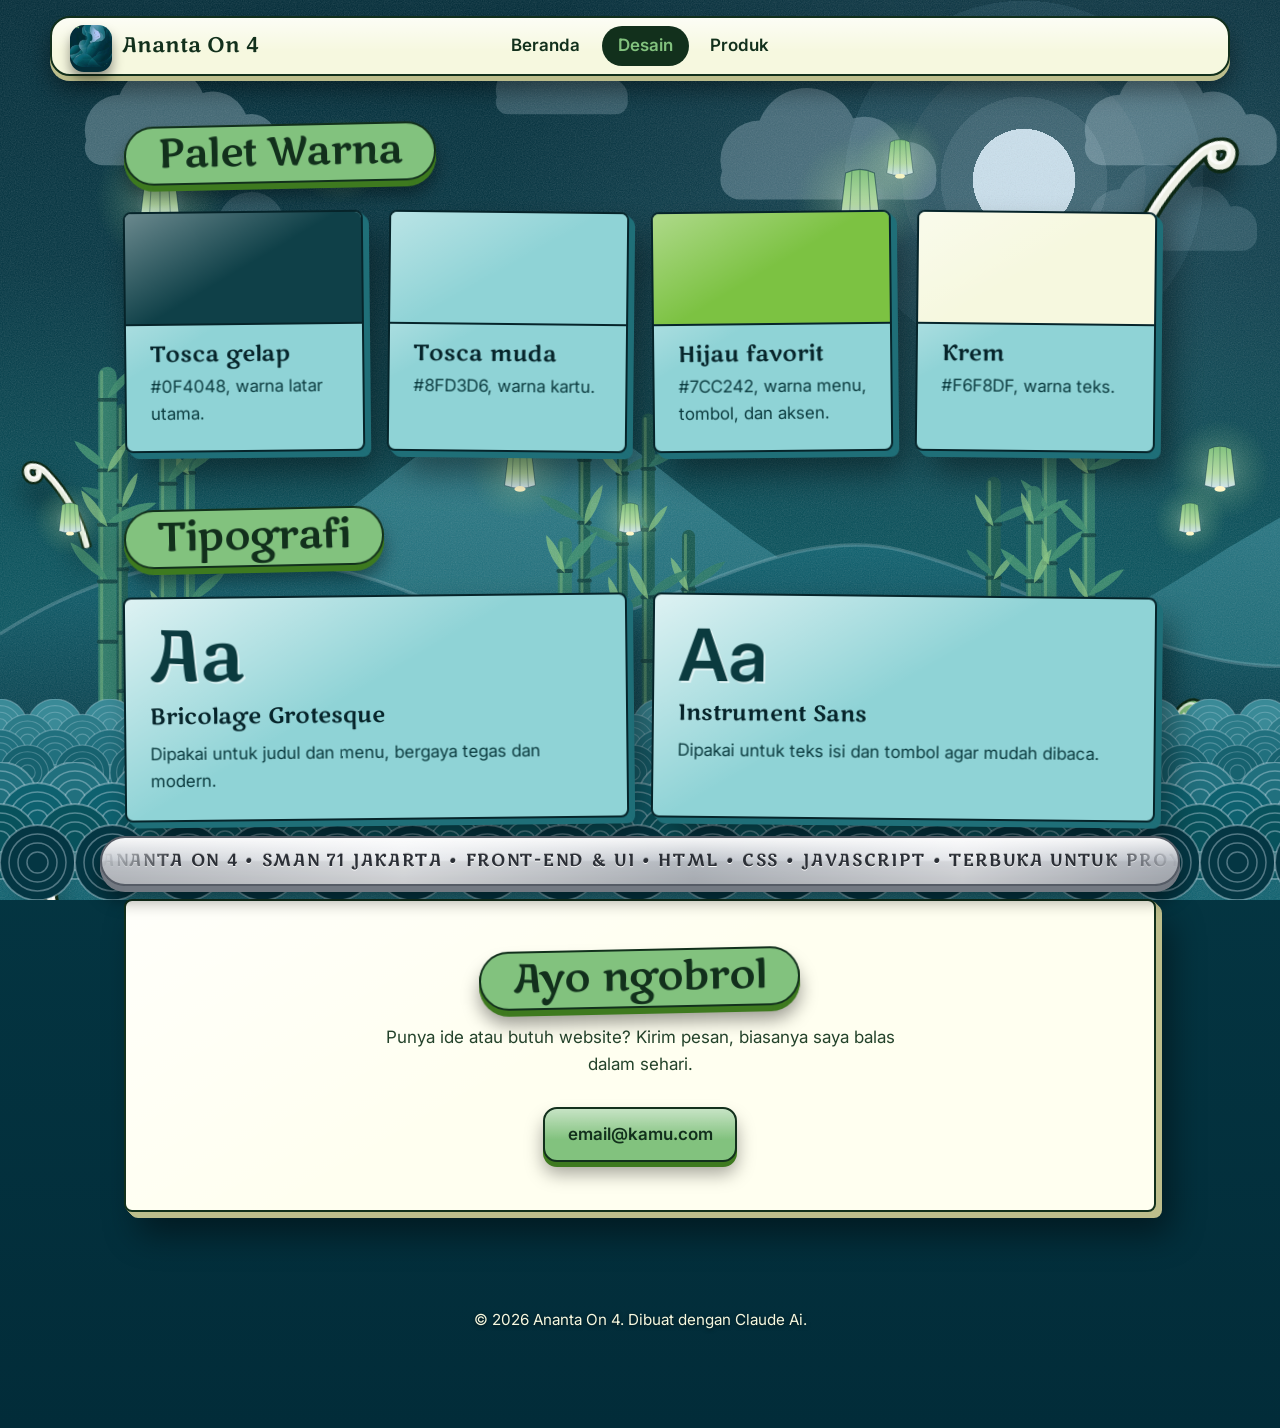
==== commit 206d1f60: "Update title and branding from Exypnos to Ananta On 4" ====
--- a/desain.html
+++ b/desain.html
@@ -3,7 +3,7 @@
 <head>
   <meta charset="UTF-8">
   <meta name="viewport" content="width=device-width, initial-scale=1">
-  <title>Desain — Exypnos</title>
+  <title>Desain — Ananta On 4</title>
   <meta name="description" content="Portofolio Nama Kamu, web developer.">
   <link rel="preconnect" href="https://fonts.googleapis.com">
   <link rel="preconnect" href="https://fonts.gstatic.com" crossorigin>
@@ -44,15 +44,15 @@
         <img class="half l" src="logo.png" alt="" width="500" height="500">
         <img class="half r" src="logo.png" alt="" width="500" height="500">
       </div>
-      <p class="intro-name">Exypnos</p>
+      <p class="intro-name">Ananta On 4</p>
       <div class="intro-bar"><span></span></div>
     </div>
   </div>
 
   <header class="top">
     <div class="brand-group">
-      <img class="brand-logo" src="logo.png" alt="Logo Exypnos" width="300" height="300" style="height:3.15rem;width:auto">
-      <a class="brand" href="#atas">exypnos.dev</a>
+      <img class="brand-logo" src="logo.png" alt="Logo Ananta On 4" width="300" height="300" style="height:3.15rem;width:auto">
+      <a class="brand" href="#atas">Ananta On 4</a>
     </div>
     <nav aria-label="Navigasi utama">
       <a href="index.html">Beranda</a>
@@ -120,17 +120,17 @@
   </main>
 
   <!-- RUNNING TEXT (tetap di bawah layar, ikut ke mana pun di-scroll) -->
-  <div class="marquee" role="marquee" aria-label="Exypnos, SMAN 71 Jakarta, Front-end dan UI, terbuka untuk proyek baru">
+  <div class="marquee" role="marquee" aria-label="Ananta On 4, SMAN 71 Jakarta, Front-end dan UI, terbuka untuk proyek baru">
     <div class="marquee-window" aria-hidden="true">
       <div class="marquee-track">
-        <p class="marquee-item">Exypnos • SMAN 71 Jakarta • Front-end &amp; UI • HTML • CSS • JavaScript • Terbuka untuk proyek baru • Exypnos • SMAN 71 Jakarta • Front-end &amp; UI • HTML • CSS • JavaScript • Terbuka untuk proyek baru •</p>
-        <p class="marquee-item">Exypnos • SMAN 71 Jakarta • Front-end &amp; UI • HTML • CSS • JavaScript • Terbuka untuk proyek baru • Exypnos • SMAN 71 Jakarta • Front-end &amp; UI • HTML • CSS • JavaScript • Terbuka untuk proyek baru •</p>
+        <p class="marquee-item">Ananta On 4 • SMAN 71 Jakarta • Front-end &amp; UI • HTML • CSS • JavaScript • Terbuka untuk proyek baru • Ananta On 4 • SMAN 71 Jakarta • Front-end &amp; UI • HTML • CSS • JavaScript • Terbuka untuk proyek baru •</p>
+        <p class="marquee-item">Ananta On 4 • SMAN 71 Jakarta • Front-end &amp; UI • HTML • CSS • JavaScript • Terbuka untuk proyek baru • Ananta On 4 • SMAN 71 Jakarta • Front-end &amp; UI • HTML • CSS • JavaScript • Terbuka untuk proyek baru •</p>
       </div>
     </div>
   </div>
 
   <footer class="foot">
-    <p>© 2026 Exypnos. Dibuat dengan Claude Ai. </p>
+    <p>© 2026 Ananta On 4. Dibuat dengan Claude Ai. </p>
   </footer>
 
   <script>
@@ -138,7 +138,7 @@
       if (window.matchMedia('(prefers-reduced-motion: reduce)').matches) return;
 
       // kartu miring 3D mengikuti kursor
-      document.querySelectorAll('.card, .project, .design, .contact, .ppt-frame, .section > h2, .status, .marquee').forEach(function (el) {
+      document.querySelectorAll('.card, .project, .design, .contact, .ppt-frame, .section > h2, .status, .marquee, .top').forEach(function (el) {
         el.addEventListener('pointermove', function (e) {
           if (e.pointerType === 'touch') return;
           var r = el.getBoundingClientRect();
--- a/style.css
+++ b/style.css
@@ -1,3 +1,5 @@
+@import url("https://fonts.googleapis.com/css2?family=Almendra:wght@400;700&family=Marko+One&family=Inter:wght@400;500;600&display=swap");
+
 /* ---------- Token ---------- */
 :root {
   --paper: #f6f8df;
@@ -5,9 +7,9 @@
   --ink: #12301c;
   --muted: #24432b;
   --green: #1b7d37;
-  --marker: #7cc242;     /* hijau tulisan FAVORIT */
-  --bg-top: #0f4048;     /* tosca logo biru (digelapkan) */
-  --bg-bottom: #04161b;  /* makin gelap ke bawah */
+  --marker: #82c27e;     /* hijau tulisan FAVORIT */
+  --bg-top: #07434f;     /* tosca logo biru (digelapkan) */
+  --bg-bottom: #022c39;  /* makin gelap ke bawah */
   --on-bg: #f6f8df;      /* teks di atas background */
   --side: #bdbe8c;       /* sisi tebal kartu 3D */
   --gold-side: #3e7a1f;  /* sisi tebal hijau */
@@ -18,8 +20,8 @@
   --card: #fffff0;
   --line: #12301c;
 
-  --display: "Bricolage Grotesque", "Segoe UI", system-ui, sans-serif;
-  --body: "Instrument Sans", "Segoe UI", system-ui, sans-serif;
+  --display: "Marko One", cursive;
+  --body: "Inter", "Segoe UI", system-ui, sans-serif;
 
   --max: 1080px;
 }
@@ -34,8 +36,8 @@
     --marker: #5fa832;
     --side: #08150b;
     --gloss: rgba(255, 255, 255, .09);
-    --bg-top: #0b3238;
-    --bg-bottom: #030f13;
+    --bg-top: #043643;
+    --bg-bottom: #022c39;
     --card: #16291c;
     --line: #f1f7d9;
   }
@@ -44,7 +46,7 @@
 /* ---------- Dasar ---------- */
 *, *::before, *::after { box-sizing: border-box; }
 
-html { scroll-behavior: smooth; }
+html { scroll-behavior: smooth; font-synthesis: none; } /* Marko One hanya punya 1 ketebalan */
 
 body {
   margin: 0;
@@ -53,30 +55,21 @@
   line-height: 1.6;
   color: var(--on-bg);
   background-color: var(--bg-bottom);
-  /* gradasi tosca logo -> makin gelap */
   background-image: linear-gradient(180deg, var(--bg-top) 0%, var(--bg-bottom) 100%);
   background-repeat: no-repeat;
   min-height: 100vh;
 }
 
-
-/* ---------- Warna membaur (blend) ---------- */
-body::before {
+/* lapisan latar (isinya ada di bagian LATAR di bawah) */
+body::before,
+body::after {
   content: "";
   position: fixed;
   inset: 0;
-  z-index: -1;
   pointer-events: none;
-  background:
-    radial-gradient(42vmax 42vmax at 85% 12%, rgba(150, 228, 228, .20), transparent 70%),
-    radial-gradient(48vmax 48vmax at 8% 42%,  rgba(60, 170, 182, .34), transparent 70%),
-    radial-gradient(42vmax 42vmax at 82% 82%, rgba(110, 205, 210, .26), transparent 70%),
-    radial-gradient(38vmax 38vmax at 18% 100%, rgba(40, 140, 155, .32), transparent 70%);
-  background-size: 140% 140%;
-  animation: blend 16s ease-in-out infinite alternate;
-}
-
-@keyframes blend { to { background-position: 100% 100%; } }
+}
+
+body::before { z-index: -1; }
 
 h1, h2, h3 {
   font-family: var(--display);
@@ -109,7 +102,7 @@
 /* shape rounded emas hanya membungkus teks */
 .brand,
 .top nav {
-  background: linear-gradient(180deg, rgba(255, 255, 255, .5), rgba(255, 255, 255, 0) 55%), #7cc242;
+  background: linear-gradient(180deg, rgba(255, 255, 255, .5), rgba(255, 255, 255, 0) 55%), #82c27e;
   color: #12301c;
   border: 2px solid var(--line);
   border-radius: 999px;
@@ -141,7 +134,7 @@
 .top nav a:active { transform: translateY(2px) scale(.93); }
 
 /* menu yang sedang dibuka */
-.top nav a.active { background: #12301c; color: #7cc242; }
+.top nav a.active { background: #12301c; color: #82c27e; }
 
 /* efek riak saat diklik */
 .ripple {
@@ -222,8 +215,8 @@
   margin-top: 1.5rem;
   max-width: 14em;
   color: var(--on-bg);
-  font-family: "Londrina Solid", "Impact", "Arial Black", sans-serif;
-  font-weight: 900;
+  font-family: var(--display);
+  font-weight: 400;
   font-size: clamp(2.2rem, 6vw, 3.8rem);
   line-height: 1;
   letter-spacing: .01em;
@@ -490,7 +483,7 @@
   left: 0;
   right: 0;
   height: 50%;
-  background: #0b3b3f;
+  background: #032d38;
 }
 
 .intro-panel.p-up {
@@ -634,7 +627,7 @@
   transform: perspective(700px) rotateX(var(--rx, 0deg)) rotateY(var(--ry, 0deg));
   transition: transform .2s ease-out;
   /* sisi tebal tosca gelap + bayangan lembut */
-  filter: drop-shadow(0 4px 0 #0b3b3f) drop-shadow(0 22px 18px rgba(0, 0, 0, .45));
+  filter: drop-shadow(0 4px 0 #032d38) drop-shadow(0 22px 18px rgba(0, 0, 0, .45));
   animation: logo-float 4s ease-in-out infinite;
 }
 
@@ -660,7 +653,7 @@
 
 .h1 { width: 100px; top: 13%; right: 4%; transform: rotate(14deg); }
 .h2 { width: 64px; top: 50%; left: 2%; transform: scaleX(-1) rotate(10deg); animation-delay: -2s; }
-.h3 { width: 78px; bottom: 9%; right: 5%; color: #7cc242; transform: rotate(-12deg); animation-delay: -4s; }
+.h3 { width: 78px; bottom: 9%; right: 5%; color: #82c27e; transform: rotate(-12deg); animation-delay: -4s; }
 .h4 { width: 90px; bottom: -40px; left: -1%; transform: scaleX(-1) rotate(-6deg); animation-delay: -1s; }
 
 @keyframes bob { 50% { translate: 0 -22px; } }
@@ -716,7 +709,6 @@
   .intro { display: none; }
   .horn, .hero-logo img { animation: none; }
   .comet { display: none; }
-  body::before { animation: none; }
   .hero-text, .hero > .card { animation: none; }
   html { scroll-behavior: auto; }
   .dot { animation: none; }
@@ -732,7 +724,7 @@
 
 /* ---------- Beranda: kartu produk berlatar kuning emas ---------- */
 #beranda .project {
-  background-color: #7cc242;           /* hijau favorit */
+  background-color: #82c27e;           /* hijau favorit */
   color: #12301c;
   border-color: #12301c;
   box-shadow:
@@ -806,8 +798,8 @@
   backface-visibility: hidden;
   /* sisi tebal tosca gelap lurus ke bawah, lalu bayangan lembut */
   filter:
-    drop-shadow(0 2px 0 #0b3b3f)
-    drop-shadow(0 3px 0 #0b3b3f)
+    drop-shadow(0 2px 0 #032d38)
+    drop-shadow(0 3px 0 #032d38)
     drop-shadow(0 8px 6px rgba(0, 0, 0, .4));
   animation: logo-bob 4s ease-in-out infinite;
 }
@@ -943,30 +935,400 @@
 .ppt-frame.portrait { aspect-ratio: 4 / 5; max-width: 560px; margin: 0 auto; }
 .ppt-link { text-align: center; }
 
+/* teks footer tetap terbaca di atas latar */
+.foot, .ppt-link a { text-shadow: 0 1px 4px rgba(0, 0, 0, .65); }
+
+
 /* =====================================================
-   GELOMBANG 3D DI LATAR (warna logo biru)
-   Empat lapis gelombang dengan bayangan, kilau di puncak,
-   dan garis kontur. Tiap lapis bergeser dengan kecepatan
-   beda supaya terasa berlapis (parallax) dan tidak monoton.
+   LATAR — bergaya Arkavidia, berwarna logo Exypnos
+   (menggantikan latar gradasi + gelombang lama)
    ===================================================== */
+
+/* =====================================================
+   TENTANG — gulungan kertas + logo (bergaya Arkavidia)
+   Font: Almendra (kata kecil), Marko One (nama), Inter (isi)
+   ===================================================== */
+.about {
+  display: grid;
+  grid-template-columns: 1.5fr 1fr;
+  gap: 2.5rem;
+  align-items: center;
+}
+
+/* gulungan */
+.scroll {
+  position: relative;
+  display: flex;
+  align-items: stretch;
+  justify-content: center;
+  padding: 1.2rem 0;
+  filter: drop-shadow(0 14px 18px rgba(0, 0, 0, .4));
+}
+
+.scroll .rod {
+  position: relative;
+  flex: 0 0 1.9rem;
+  border-radius: 6px;
+  background: linear-gradient(90deg, #2d6f78, #0e616f 40%, #032d38);
+}
+
+.scroll .rod::before,
+.scroll .rod::after {
+  content: "";
+  position: absolute;
+  left: 50%;
+  width: 3rem;
+  height: 1.5rem;
+  transform: translateX(-50%);
+  border-radius: 10px;
+  background: linear-gradient(180deg, #b5dba5, #82c27e 55%, #4c9a6a);
+  border: 1px solid #3c8f6e;
+}
+.scroll .rod::before { top: -.75rem; }
+.scroll .rod::after  { bottom: -.75rem; }
+
+.scroll .paper {
+  flex: 1;
+  padding: 2.4rem 2rem 2.2rem;
+  text-align: center;
+  color: #043643;
+  background:
+    radial-gradient(120% 90% at 50% 0%, #ffffff 0%, rgba(255, 255, 255, 0) 60%),
+    linear-gradient(180deg, #f1f8fb, #dcebf1);
+  border-top: 2px solid #6a9eb3;
+  border-bottom: 2px solid #6a9eb3;
+  border-radius: 40px 40px 40px 40px / 14px 14px 14px 14px;
+}
+
+.scroll h2 {
+  display: flex;
+  flex-wrap: wrap;
+  justify-content: center;
+  align-items: baseline;
+  gap: .6rem;
+  margin-bottom: 1rem;
+}
+
+.scroll .a1 {
+  font-family: "Almendra", "Georgia", serif;
+  font-weight: 400;
+  font-size: clamp(1.6rem, 3.6vw, 2.2rem);
+  color: #022c39;
+}
+
+.scroll .a2 {
+  font-family: "Marko One", cursive;
+  font-weight: 400;
+  font-size: clamp(2rem, 5vw, 3.1rem);
+  letter-spacing: .04em;
+  color: #0e616f;
+  text-shadow: 0 2px 0 rgba(255, 255, 255, .7);
+}
+
+.scroll p {
+  font-family: "Inter", "Segoe UI", system-ui, sans-serif;
+  font-size: 1rem;
+  line-height: 1.65;
+  color: #043643;
+  max-width: 34em;
+  margin: 0 auto;
+}
+
+/* logo menggantikan bangunan */
+.landmark {
+  position: relative;
+  margin: 0;
+  display: grid;
+  place-items: center;
+  padding: 2rem 1rem;
+}
+
+.landmark::before {
+  content: "";
+  position: absolute;
+  inset: 0;
+  z-index: 0;
+  background: linear-gradient(160deg, #f1f8fb, #cfe3ee);
+  border: 2px solid #6a9eb3;
+  border-radius: 58% 42% 52% 48% / 46% 56% 44% 54%;
+  box-shadow: 0 14px 28px rgba(0, 0, 0, .35);
+}
+
+.landmark img {
+  position: relative;
+  z-index: 1;
+  display: block;
+  width: min(100%, 15rem);
+  height: auto;
+  border-radius: 14px;
+  filter: drop-shadow(0 4px 0 #032d38) drop-shadow(0 20px 16px rgba(0, 0, 0, .45));
+  animation: logo-float 4s ease-in-out infinite;
+}
+
+.landmark .bamboo {
+  position: absolute;
+  z-index: 2;
+  right: -.4rem;
+  bottom: -.6rem;
+  width: 4.5rem;
+  height: auto;
+}
+
+@media (max-width: 800px) {
+  .about { grid-template-columns: 1fr; }
+  .landmark { max-width: 22rem; margin: 0 auto; }
+  .scroll .paper { padding: 2rem 1.1rem; }
+  .scroll .rod { flex-basis: 1.3rem; }
+  .scroll .rod::before, .scroll .rod::after { width: 2.3rem; }
+}
+
+@media (prefers-reduced-motion: reduce) {
+  .landmark img { animation: none; }
+}
+
+/* ---------- Lapis 1: langit, matahari, gunung, bukit, pagoda, bambu (statis) ---------- */
 body::after {
+  --sun: 80% 20%;
+  z-index: -2;
+  animation: none;
+  background-image:
+    url("data:image/svg+xml,%3Csvg%20xmlns%3D%27http%3A%2F%2Fwww.w3.org%2F2000%2Fsvg%27%20viewBox%3D%270%200%201300%20520%27%3E%3Crect%20x%3D%27703.7%27%20y%3D%27199.9%27%20width%3D%2713.4%27%20height%3D%27320.1%27%20rx%3D%276.7%27%20fill%3D%27%2314584f%27%2F%3E%3Crect%20x%3D%27705.7%27%20y%3D%27203.9%27%20width%3D%273%27%20height%3D%27312.1%27%20rx%3D%271.5%27%20fill%3D%27%2382c27e%27%20opacity%3D%27.45%27%2F%3E%3Crect%20x%3D%27702.2%27%20y%3D%27259.4%27%20width%3D%2716.4%27%20height%3D%274%27%20rx%3D%272%27%20fill%3D%27%23083a3a%27%20opacity%3D%27.8%27%2F%3E%3Cpath%20transform%3D%27translate%28710.4%20259.4%29%20rotate%28-35.0%29%27%20d%3D%27M0%200%20C11.6%20-6.5%2032.5%20-7.4%2046.4%200%20C32.5%205.6%2011.6%205.6%200%200%20Z%27%20fill%3D%27%232a7a67%27%20opacity%3D%270.9%27%2F%3E%3Cpath%20transform%3D%27translate%28710.4%20263.4%29%20rotate%28242.4%29%27%20d%3D%27M0%200%20C9.9%20-5.5%2027.6%20-6.3%2039.5%200%20C27.6%204.7%209.9%204.7%200%200%20Z%27%20fill%3D%27%2382c27e%27%20opacity%3D%270.75%27%2F%3E%3Crect%20x%3D%27702.2%27%20y%3D%27316.5%27%20width%3D%2716.4%27%20height%3D%274%27%20rx%3D%272%27%20fill%3D%27%23083a3a%27%20opacity%3D%27.8%27%2F%3E%3Cpath%20transform%3D%27translate%28710.4%20316.5%29%20rotate%28218.5%29%27%20d%3D%27M0%200%20C10.8%20-6.0%2030.1%20-6.9%2043.0%200%20C30.1%205.2%2010.8%205.2%200%200%20Z%27%20fill%3D%27%232a7a67%27%20opacity%3D%270.9%27%2F%3E%3Cpath%20transform%3D%27translate%28710.4%20320.5%29%20rotate%28-51.2%29%27%20d%3D%27M0%200%20C9.1%20-5.1%2025.6%20-5.8%2036.6%200%20C25.6%204.4%209.1%204.4%200%200%20Z%27%20fill%3D%27%2382c27e%27%20opacity%3D%270.75%27%2F%3E%3Crect%20x%3D%27702.2%27%20y%3D%27376.0%27%20width%3D%2716.4%27%20height%3D%274%27%20rx%3D%272%27%20fill%3D%27%23083a3a%27%20opacity%3D%27.8%27%2F%3E%3Cpath%20transform%3D%27translate%28710.4%20376.0%29%20rotate%28-34.0%29%27%20d%3D%27M0%200%20C10.9%20-6.1%2030.6%20-7.0%2043.7%200%20C30.6%205.2%2010.9%205.2%200%200%20Z%27%20fill%3D%27%232a7a67%27%20opacity%3D%270.9%27%2F%3E%3Cpath%20transform%3D%27translate%28710.4%20380.0%29%20rotate%28248.8%29%27%20d%3D%27M0%200%20C9.3%20-5.2%2026.0%20-5.9%2037.2%200%20C26.0%204.5%209.3%204.5%200%200%20Z%27%20fill%3D%27%2382c27e%27%20opacity%3D%270.75%27%2F%3E%3Crect%20x%3D%27702.2%27%20y%3D%27439.8%27%20width%3D%2716.4%27%20height%3D%274%27%20rx%3D%272%27%20fill%3D%27%23083a3a%27%20opacity%3D%27.8%27%2F%3E%3Crect%20x%3D%27702.2%27%20y%3D%27514.9%27%20width%3D%2716.4%27%20height%3D%274%27%20rx%3D%272%27%20fill%3D%27%23083a3a%27%20opacity%3D%27.8%27%2F%3E%3Crect%20x%3D%27120.5%27%20y%3D%2769.9%27%20width%3D%2711.4%27%20height%3D%27450.1%27%20rx%3D%275.7%27%20fill%3D%27%2314584f%27%2F%3E%3Crect%20x%3D%27122.5%27%20y%3D%2773.9%27%20width%3D%273%27%20height%3D%27442.1%27%20rx%3D%271.5%27%20fill%3D%27%2382c27e%27%20opacity%3D%27.45%27%2F%3E%3Crect%20x%3D%27119.0%27%20y%3D%27113.5%27%20width%3D%2714.4%27%20height%3D%274%27%20rx%3D%272%27%20fill%3D%27%23083a3a%27%20opacity%3D%27.8%27%2F%3E%3Cpath%20transform%3D%27translate%28126.2%20113.5%29%20rotate%28-30.9%29%27%20d%3D%27M0%200%20C11.8%20-6.6%2032.9%20-7.5%2047.0%200%20C32.9%205.6%2011.8%205.6%200%200%20Z%27%20fill%3D%27%232a7a67%27%20opacity%3D%270.9%27%2F%3E%3Crect%20x%3D%27119.0%27%20y%3D%27172.5%27%20width%3D%2714.4%27%20height%3D%274%27%20rx%3D%272%27%20fill%3D%27%23083a3a%27%20opacity%3D%27.8%27%2F%3E%3Cpath%20transform%3D%27translate%28126.2%20172.5%29%20rotate%28201.4%29%27%20d%3D%27M0%200%20C11.4%20-6.4%2031.9%20-7.3%2045.6%200%20C31.9%205.5%2011.4%205.5%200%200%20Z%27%20fill%3D%27%232a7a67%27%20opacity%3D%270.9%27%2F%3E%3Cpath%20transform%3D%27translate%28126.2%20176.5%29%20rotate%28-66.0%29%27%20d%3D%27M0%200%20C9.7%20-5.4%2027.1%20-6.2%2038.8%200%20C27.1%204.7%209.7%204.7%200%200%20Z%27%20fill%3D%27%2382c27e%27%20opacity%3D%270.75%27%2F%3E%3Crect%20x%3D%27119.0%27%20y%3D%27238.8%27%20width%3D%2714.4%27%20height%3D%274%27%20rx%3D%272%27%20fill%3D%27%23083a3a%27%20opacity%3D%27.8%27%2F%3E%3Cpath%20transform%3D%27translate%28126.2%20238.8%29%20rotate%28-29.7%29%27%20d%3D%27M0%200%20C13.6%20-7.6%2038.1%20-8.7%2054.4%200%20C38.1%206.5%2013.6%206.5%200%200%20Z%27%20fill%3D%27%232a7a67%27%20opacity%3D%270.9%27%2F%3E%3Crect%20x%3D%27119.0%27%20y%3D%27304.2%27%20width%3D%2714.4%27%20height%3D%274%27%20rx%3D%272%27%20fill%3D%27%23083a3a%27%20opacity%3D%27.8%27%2F%3E%3Crect%20x%3D%27119.0%27%20y%3D%27364.4%27%20width%3D%2714.4%27%20height%3D%274%27%20rx%3D%272%27%20fill%3D%27%23083a3a%27%20opacity%3D%27.8%27%2F%3E%3Crect%20x%3D%27119.0%27%20y%3D%27427.9%27%20width%3D%2714.4%27%20height%3D%274%27%20rx%3D%272%27%20fill%3D%27%23083a3a%27%20opacity%3D%27.8%27%2F%3E%3Crect%20x%3D%27119.0%27%20y%3D%27486.8%27%20width%3D%2714.4%27%20height%3D%274%27%20rx%3D%272%27%20fill%3D%27%23083a3a%27%20opacity%3D%27.8%27%2F%3E%3Crect%20x%3D%27596.9%27%20y%3D%2779.9%27%20width%3D%2712.2%27%20height%3D%27440.1%27%20rx%3D%276.1%27%20fill%3D%27%2314584f%27%2F%3E%3Crect%20x%3D%27598.9%27%20y%3D%2783.9%27%20width%3D%273%27%20height%3D%27432.1%27%20rx%3D%271.5%27%20fill%3D%27%2382c27e%27%20opacity%3D%27.45%27%2F%3E%3Crect%20x%3D%27595.4%27%20y%3D%27126.0%27%20width%3D%2715.2%27%20height%3D%274%27%20rx%3D%272%27%20fill%3D%27%23083a3a%27%20opacity%3D%27.8%27%2F%3E%3Cpath%20transform%3D%27translate%28603.0%20126.0%29%20rotate%28-31.3%29%27%20d%3D%27M0%200%20C10.9%20-6.1%2030.5%20-7.0%2043.5%200%20C30.5%205.2%2010.9%205.2%200%200%20Z%27%20fill%3D%27%232a7a67%27%20opacity%3D%270.9%27%2F%3E%3Crect%20x%3D%27595.4%27%20y%3D%27190.7%27%20width%3D%2715.2%27%20height%3D%274%27%20rx%3D%272%27%20fill%3D%27%23083a3a%27%20opacity%3D%27.8%27%2F%3E%3Cpath%20transform%3D%27translate%28603.0%20190.7%29%20rotate%28209.7%29%27%20d%3D%27M0%200%20C13.3%20-7.5%2037.3%20-8.5%2053.3%200%20C37.3%206.4%2013.3%206.4%200%200%20Z%27%20fill%3D%27%232a7a67%27%20opacity%3D%270.9%27%2F%3E%3Cpath%20transform%3D%27translate%28603.0%20194.7%29%20rotate%28-65.5%29%27%20d%3D%27M0%200%20C11.3%20-6.3%2031.7%20-7.3%2045.3%200%20C31.7%205.4%2011.3%205.4%200%200%20Z%27%20fill%3D%27%2382c27e%27%20opacity%3D%270.75%27%2F%3E%3Crect%20x%3D%27595.4%27%20y%3D%27250.4%27%20width%3D%2715.2%27%20height%3D%274%27%20rx%3D%272%27%20fill%3D%27%23083a3a%27%20opacity%3D%27.8%27%2F%3E%3Cpath%20transform%3D%27translate%28603.0%20250.4%29%20rotate%28-30.2%29%27%20d%3D%27M0%200%20C10.6%20-6.0%2029.8%20-6.8%2042.5%200%20C29.8%205.1%2010.6%205.1%200%200%20Z%27%20fill%3D%27%232a7a67%27%20opacity%3D%270.9%27%2F%3E%3Crect%20x%3D%27595.4%27%20y%3D%27304.9%27%20width%3D%2715.2%27%20height%3D%274%27%20rx%3D%272%27%20fill%3D%27%23083a3a%27%20opacity%3D%27.8%27%2F%3E%3Cpath%20transform%3D%27translate%28603.0%20304.9%29%20rotate%28213.6%29%27%20d%3D%27M0%200%20C11.6%20-6.5%2032.5%20-7.4%2046.5%200%20C32.5%205.6%2011.6%205.6%200%200%20Z%27%20fill%3D%27%232a7a67%27%20opacity%3D%270.9%27%2F%3E%3Crect%20x%3D%27595.4%27%20y%3D%27363.0%27%20width%3D%2715.2%27%20height%3D%274%27%20rx%3D%272%27%20fill%3D%27%23083a3a%27%20opacity%3D%27.8%27%2F%3E%3Crect%20x%3D%27595.4%27%20y%3D%27418.9%27%20width%3D%2715.2%27%20height%3D%274%27%20rx%3D%272%27%20fill%3D%27%23083a3a%27%20opacity%3D%27.8%27%2F%3E%3Crect%20x%3D%27595.4%27%20y%3D%27488.8%27%20width%3D%2715.2%27%20height%3D%274%27%20rx%3D%272%27%20fill%3D%27%23083a3a%27%20opacity%3D%27.8%27%2F%3E%3Crect%20x%3D%271017.6%27%20y%3D%27145.1%27%20width%3D%2714.8%27%20height%3D%27374.9%27%20rx%3D%277.4%27%20fill%3D%27%2314584f%27%2F%3E%3Crect%20x%3D%271019.6%27%20y%3D%27149.1%27%20width%3D%273%27%20height%3D%27366.9%27%20rx%3D%271.5%27%20fill%3D%27%2382c27e%27%20opacity%3D%27.45%27%2F%3E%3Crect%20x%3D%271016.1%27%20y%3D%27192.4%27%20width%3D%2717.8%27%20height%3D%274%27%20rx%3D%272%27%20fill%3D%27%23083a3a%27%20opacity%3D%27.8%27%2F%3E%3Cpath%20transform%3D%27translate%281025.0%20192.4%29%20rotate%28-23.7%29%27%20d%3D%27M0%200%20C11.3%20-6.3%2031.6%20-7.2%2045.1%200%20C31.6%205.4%2011.3%205.4%200%200%20Z%27%20fill%3D%27%232a7a67%27%20opacity%3D%270.9%27%2F%3E%3Cpath%20transform%3D%27translate%281025.0%20196.4%29%20rotate%28240.0%29%27%20d%3D%27M0%200%20C9.6%20-5.4%2026.8%20-6.1%2038.3%200%20C26.8%204.6%209.6%204.6%200%200%20Z%27%20fill%3D%27%2382c27e%27%20opacity%3D%270.75%27%2F%3E%3Crect%20x%3D%271016.1%27%20y%3D%27247.4%27%20width%3D%2717.8%27%20height%3D%274%27%20rx%3D%272%27%20fill%3D%27%23083a3a%27%20opacity%3D%27.8%27%2F%3E%3Cpath%20transform%3D%27translate%281025.0%20247.4%29%20rotate%28224.2%29%27%20d%3D%27M0%200%20C9.8%20-5.5%2027.4%20-6.3%2039.1%200%20C27.4%204.7%209.8%204.7%200%200%20Z%27%20fill%3D%27%232a7a67%27%20opacity%3D%270.9%27%2F%3E%3Cpath%20transform%3D%27translate%281025.0%20251.4%29%20rotate%28-50.2%29%27%20d%3D%27M0%200%20C8.3%20-4.7%2023.3%20-5.3%2033.2%200%20C23.3%204.0%208.3%204.0%200%200%20Z%27%20fill%3D%27%2382c27e%27%20opacity%3D%270.75%27%2F%3E%3Crect%20x%3D%271016.1%27%20y%3D%27310.3%27%20width%3D%2717.8%27%20height%3D%274%27%20rx%3D%272%27%20fill%3D%27%23083a3a%27%20opacity%3D%27.8%27%2F%3E%3Cpath%20transform%3D%27translate%281025.0%20310.3%29%20rotate%28-44.9%29%27%20d%3D%27M0%200%20C13.5%20-7.6%2037.8%20-8.6%2054.0%200%20C37.8%206.5%2013.5%206.5%200%200%20Z%27%20fill%3D%27%232a7a67%27%20opacity%3D%270.9%27%2F%3E%3Cpath%20transform%3D%27translate%281025.0%20314.3%29%20rotate%28238.9%29%27%20d%3D%27M0%200%20C11.5%20-6.4%2032.1%20-7.3%2045.9%200%20C32.1%205.5%2011.5%205.5%200%200%20Z%27%20fill%3D%27%2382c27e%27%20opacity%3D%270.75%27%2F%3E%3Crect%20x%3D%271016.1%27%20y%3D%27362.6%27%20width%3D%2717.8%27%20height%3D%274%27%20rx%3D%272%27%20fill%3D%27%23083a3a%27%20opacity%3D%27.8%27%2F%3E%3Cpath%20transform%3D%27translate%281025.0%20362.6%29%20rotate%28205.0%29%27%20d%3D%27M0%200%20C11.7%20-6.5%2032.7%20-7.5%2046.7%200%20C32.7%205.6%2011.7%205.6%200%200%20Z%27%20fill%3D%27%232a7a67%27%20opacity%3D%270.9%27%2F%3E%3Crect%20x%3D%271016.1%27%20y%3D%27417.7%27%20width%3D%2717.8%27%20height%3D%274%27%20rx%3D%272%27%20fill%3D%27%23083a3a%27%20opacity%3D%27.8%27%2F%3E%3Crect%20x%3D%271016.1%27%20y%3D%27488.0%27%20width%3D%2717.8%27%20height%3D%274%27%20rx%3D%272%27%20fill%3D%27%23083a3a%27%20opacity%3D%27.8%27%2F%3E%3Crect%20x%3D%27636.5%27%20y%3D%2789.6%27%20width%3D%2711.1%27%20height%3D%27430.4%27%20rx%3D%275.6%27%20fill%3D%27%2314584f%27%2F%3E%3Crect%20x%3D%27638.5%27%20y%3D%2793.6%27%20width%3D%273%27%20height%3D%27422.4%27%20rx%3D%271.5%27%20fill%3D%27%2382c27e%27%20opacity%3D%27.45%27%2F%3E%3Crect%20x%3D%27635.0%27%20y%3D%27139.8%27%20width%3D%2714.1%27%20height%3D%274%27%20rx%3D%272%27%20fill%3D%27%23083a3a%27%20opacity%3D%27.8%27%2F%3E%3Cpath%20transform%3D%27translate%28642.0%20139.8%29%20rotate%28-22.0%29%27%20d%3D%27M0%200%20C11.7%20-6.5%2032.7%20-7.5%2046.6%200%20C32.7%205.6%2011.7%205.6%200%200%20Z%27%20fill%3D%27%232a7a67%27%20opacity%3D%270.9%27%2F%3E%3Cpath%20transform%3D%27translate%28642.0%20143.8%29%20rotate%28229.3%29%27%20d%3D%27M0%200%20C9.9%20-5.6%2027.8%20-6.3%2039.7%200%20C27.8%204.8%209.9%204.8%200%200%20Z%27%20fill%3D%27%2382c27e%27%20opacity%3D%270.75%27%2F%3E%3Crect%20x%3D%27635.0%27%20y%3D%27212.7%27%20width%3D%2714.1%27%20height%3D%274%27%20rx%3D%272%27%20fill%3D%27%23083a3a%27%20opacity%3D%27.8%27%2F%3E%3Cpath%20transform%3D%27translate%28642.0%20212.7%29%20rotate%28204.0%29%27%20d%3D%27M0%200%20C10.7%20-6.0%2030.0%20-6.9%2042.9%200%20C30.0%205.2%2010.7%205.2%200%200%20Z%27%20fill%3D%27%232a7a67%27%20opacity%3D%270.9%27%2F%3E%3Crect%20x%3D%27635.0%27%20y%3D%27282.4%27%20width%3D%2714.1%27%20height%3D%274%27%20rx%3D%272%27%20fill%3D%27%23083a3a%27%20opacity%3D%27.8%27%2F%3E%3Cpath%20transform%3D%27translate%28642.0%20282.4%29%20rotate%28-27.9%29%27%20d%3D%27M0%200%20C12.0%20-6.7%2033.6%20-7.7%2048.1%200%20C33.6%205.8%2012.0%205.8%200%200%20Z%27%20fill%3D%27%232a7a67%27%20opacity%3D%270.9%27%2F%3E%3Cpath%20transform%3D%27translate%28642.0%20286.4%29%20rotate%28249.6%29%27%20d%3D%27M0%200%20C10.2%20-5.7%2028.6%20-6.5%2040.9%200%20C28.6%204.9%2010.2%204.9%200%200%20Z%27%20fill%3D%27%2382c27e%27%20opacity%3D%270.75%27%2F%3E%3Crect%20x%3D%27635.0%27%20y%3D%27334.8%27%20width%3D%2714.1%27%20height%3D%274%27%20rx%3D%272%27%20fill%3D%27%23083a3a%27%20opacity%3D%27.8%27%2F%3E%3Crect%20x%3D%27635.0%27%20y%3D%27393.0%27%20width%3D%2714.1%27%20height%3D%274%27%20rx%3D%272%27%20fill%3D%27%23083a3a%27%20opacity%3D%27.8%27%2F%3E%3Crect%20x%3D%27635.0%27%20y%3D%27468.7%27%20width%3D%2714.1%27%20height%3D%274%27%20rx%3D%272%27%20fill%3D%27%23083a3a%27%20opacity%3D%27.8%27%2F%3E%3Crect%20x%3D%27662.2%27%20y%3D%2779.9%27%20width%3D%2713.4%27%20height%3D%27440.1%27%20rx%3D%276.7%27%20fill%3D%27%2314584f%27%2F%3E%3Crect%20x%3D%27664.2%27%20y%3D%2783.9%27%20width%3D%273%27%20height%3D%27432.1%27%20rx%3D%271.5%27%20fill%3D%27%2382c27e%27%20opacity%3D%27.45%27%2F%3E%3Crect%20x%3D%27660.7%27%20y%3D%27135.1%27%20width%3D%2716.4%27%20height%3D%274%27%20rx%3D%272%27%20fill%3D%27%23083a3a%27%20opacity%3D%27.8%27%2F%3E%3Cpath%20transform%3D%27translate%28668.9%20135.1%29%20rotate%28-32.2%29%27%20d%3D%27M0%200%20C12.3%20-6.9%2034.6%20-7.9%2049.4%200%20C34.6%205.9%2012.3%205.9%200%200%20Z%27%20fill%3D%27%232a7a67%27%20opacity%3D%270.9%27%2F%3E%3Crect%20x%3D%27660.7%27%20y%3D%27197.9%27%20width%3D%2716.4%27%20height%3D%274%27%20rx%3D%272%27%20fill%3D%27%23083a3a%27%20opacity%3D%27.8%27%2F%3E%3Cpath%20transform%3D%27translate%28668.9%20197.9%29%20rotate%28224.5%29%27%20d%3D%27M0%200%20C9.8%20-5.5%2027.4%20-6.3%2039.1%200%20C27.4%204.7%209.8%204.7%200%200%20Z%27%20fill%3D%27%232a7a67%27%20opacity%3D%270.9%27%2F%3E%3Cpath%20transform%3D%27translate%28668.9%20201.9%29%20rotate%28-53.5%29%27%20d%3D%27M0%200%20C8.3%20-4.6%2023.2%20-5.3%2033.2%200%20C23.2%204.0%208.3%204.0%200%200%20Z%27%20fill%3D%27%2382c27e%27%20opacity%3D%270.75%27%2F%3E%3Crect%20x%3D%27660.7%27%20y%3D%27267.6%27%20width%3D%2716.4%27%20height%3D%274%27%20rx%3D%272%27%20fill%3D%27%23083a3a%27%20opacity%3D%27.8%27%2F%3E%3Cpath%20transform%3D%27translate%28668.9%20267.6%29%20rotate%28-31.0%29%27%20d%3D%27M0%200%20C12.6%20-7.1%2035.3%20-8.1%2050.4%200%20C35.3%206.0%2012.6%206.0%200%200%20Z%27%20fill%3D%27%232a7a67%27%20opacity%3D%270.9%27%2F%3E%3Cpath%20transform%3D%27translate%28668.9%20271.6%29%20rotate%28242.4%29%27%20d%3D%27M0%200%20C10.7%20-6.0%2030.0%20-6.9%2042.9%200%20C30.0%205.1%2010.7%205.1%200%200%20Z%27%20fill%3D%27%2382c27e%27%20opacity%3D%270.75%27%2F%3E%3Crect%20x%3D%27660.7%27%20y%3D%27333.3%27%20width%3D%2716.4%27%20height%3D%274%27%20rx%3D%272%27%20fill%3D%27%23083a3a%27%20opacity%3D%27.8%27%2F%3E%3Crect%20x%3D%27660.7%27%20y%3D%27404.9%27%20width%3D%2716.4%27%20height%3D%274%27%20rx%3D%272%27%20fill%3D%27%23083a3a%27%20opacity%3D%27.8%27%2F%3E%3Crect%20x%3D%27660.7%27%20y%3D%27462.4%27%20width%3D%2716.4%27%20height%3D%274%27%20rx%3D%272%27%20fill%3D%27%23083a3a%27%20opacity%3D%27.8%27%2F%3E%3Crect%20x%3D%27189.9%27%20y%3D%2799.5%27%20width%3D%2711.2%27%20height%3D%27420.5%27%20rx%3D%275.6%27%20fill%3D%27%232a7a67%27%2F%3E%3Crect%20x%3D%27191.9%27%20y%3D%27103.5%27%20width%3D%273%27%20height%3D%27412.5%27%20rx%3D%271.5%27%20fill%3D%27%2382c27e%27%20opacity%3D%27.45%27%2F%3E%3Crect%20x%3D%27188.4%27%20y%3D%27139.2%27%20width%3D%2714.2%27%20height%3D%274%27%20rx%3D%272%27%20fill%3D%27%23083a3a%27%20opacity%3D%27.8%27%2F%3E%3Cpath%20transform%3D%27translate%28195.6%20139.2%29%20rotate%28-43.2%29%27%20d%3D%27M0%200%20C12.8%20-7.2%2035.8%20-8.2%2051.1%200%20C35.8%206.1%2012.8%206.1%200%200%20Z%27%20fill%3D%27%233c8f6e%27%20opacity%3D%270.9%27%2F%3E%3Cpath%20transform%3D%27translate%28195.6%20143.2%29%20rotate%28229.6%29%27%20d%3D%27M0%200%20C10.9%20-6.1%2030.4%20-7.0%2043.4%200%20C30.4%205.2%2010.9%205.2%200%200%20Z%27%20fill%3D%27%2382c27e%27%20opacity%3D%270.75%27%2F%3E%3Crect%20x%3D%27188.4%27%20y%3D%27212.6%27%20width%3D%2714.2%27%20height%3D%274%27%20rx%3D%272%27%20fill%3D%27%23083a3a%27%20opacity%3D%27.8%27%2F%3E%3Cpath%20transform%3D%27translate%28195.6%20212.6%29%20rotate%28215.7%29%27%20d%3D%27M0%200%20C13.2%20-7.4%2037.0%20-8.5%2052.8%200%20C37.0%206.3%2013.2%206.3%200%200%20Z%27%20fill%3D%27%233c8f6e%27%20opacity%3D%270.9%27%2F%3E%3Crect%20x%3D%27188.4%27%20y%3D%27274.1%27%20width%3D%2714.2%27%20height%3D%274%27%20rx%3D%272%27%20fill%3D%27%23083a3a%27%20opacity%3D%27.8%27%2F%3E%3Cpath%20transform%3D%27translate%28195.6%20274.1%29%20rotate%28-40.0%29%27%20d%3D%27M0%200%20C12.0%20-6.7%2033.5%20-7.7%2047.9%200%20C33.5%205.7%2012.0%205.7%200%200%20Z%27%20fill%3D%27%233c8f6e%27%20opacity%3D%270.9%27%2F%3E%3Crect%20x%3D%27188.4%27%20y%3D%27345.4%27%20width%3D%2714.2%27%20height%3D%274%27%20rx%3D%272%27%20fill%3D%27%23083a3a%27%20opacity%3D%27.8%27%2F%3E%3Crect%20x%3D%27188.4%27%20y%3D%27420.3%27%20width%3D%2714.2%27%20height%3D%274%27%20rx%3D%272%27%20fill%3D%27%23083a3a%27%20opacity%3D%27.8%27%2F%3E%3Crect%20x%3D%27188.4%27%20y%3D%27486.1%27%20width%3D%2714.2%27%20height%3D%274%27%20rx%3D%272%27%20fill%3D%27%23083a3a%27%20opacity%3D%27.8%27%2F%3E%3Crect%20x%3D%271075.2%27%20y%3D%2767.8%27%20width%3D%2714.8%27%20height%3D%27452.2%27%20rx%3D%277.4%27%20fill%3D%27%232a7a67%27%2F%3E%3Crect%20x%3D%271077.2%27%20y%3D%2771.8%27%20width%3D%273%27%20height%3D%27444.2%27%20rx%3D%271.5%27%20fill%3D%27%2382c27e%27%20opacity%3D%27.45%27%2F%3E%3Crect%20x%3D%271073.7%27%20y%3D%27106.8%27%20width%3D%2717.8%27%20height%3D%274%27%20rx%3D%272%27%20fill%3D%27%23083a3a%27%20opacity%3D%27.8%27%2F%3E%3Cpath%20transform%3D%27translate%281082.6%20106.8%29%20rotate%28-33.6%29%27%20d%3D%27M0%200%20C12.0%20-6.7%2033.6%20-7.7%2048.0%200%20C33.6%205.8%2012.0%205.8%200%200%20Z%27%20fill%3D%27%233c8f6e%27%20opacity%3D%270.9%27%2F%3E%3Crect%20x%3D%271073.7%27%20y%3D%27178.9%27%20width%3D%2717.8%27%20height%3D%274%27%20rx%3D%272%27%20fill%3D%27%23083a3a%27%20opacity%3D%27.8%27%2F%3E%3Cpath%20transform%3D%27translate%281082.6%20178.9%29%20rotate%28226.2%29%27%20d%3D%27M0%200%20C10.6%20-6.0%2029.8%20-6.8%2042.6%200%20C29.8%205.1%2010.6%205.1%200%200%20Z%27%20fill%3D%27%233c8f6e%27%20opacity%3D%270.9%27%2F%3E%3Crect%20x%3D%271073.7%27%20y%3D%27232.5%27%20width%3D%2717.8%27%20height%3D%274%27%20rx%3D%272%27%20fill%3D%27%23083a3a%27%20opacity%3D%27.8%27%2F%3E%3Cpath%20transform%3D%27translate%281082.6%20232.5%29%20rotate%28-41.1%29%27%20d%3D%27M0%200%20C12.2%20-6.8%2034.2%20-7.8%2048.9%200%20C34.2%205.9%2012.2%205.9%200%200%20Z%27%20fill%3D%27%233c8f6e%27%20opacity%3D%270.9%27%2F%3E%3Cpath%20transform%3D%27translate%281082.6%20236.5%29%20rotate%28248.7%29%27%20d%3D%27M0%200%20C10.4%20-5.8%2029.1%20-6.6%2041.5%200%20C29.1%205.0%2010.4%205.0%200%200%20Z%27%20fill%3D%27%2382c27e%27%20opacity%3D%270.75%27%2F%3E%3Crect%20x%3D%271073.7%27%20y%3D%27297.4%27%20width%3D%2717.8%27%20height%3D%274%27%20rx%3D%272%27%20fill%3D%27%23083a3a%27%20opacity%3D%27.8%27%2F%3E%3Cpath%20transform%3D%27translate%281082.6%20297.4%29%20rotate%28207.7%29%27%20d%3D%27M0%200%20C11.4%20-6.4%2031.9%20-7.3%2045.6%200%20C31.9%205.5%2011.4%205.5%200%200%20Z%27%20fill%3D%27%233c8f6e%27%20opacity%3D%270.9%27%2F%3E%3Crect%20x%3D%271073.7%27%20y%3D%27351.6%27%20width%3D%2717.8%27%20height%3D%274%27%20rx%3D%272%27%20fill%3D%27%23083a3a%27%20opacity%3D%27.8%27%2F%3E%3Crect%20x%3D%271073.7%27%20y%3D%27425.5%27%20width%3D%2717.8%27%20height%3D%274%27%20rx%3D%272%27%20fill%3D%27%23083a3a%27%20opacity%3D%27.8%27%2F%3E%3Crect%20x%3D%271073.7%27%20y%3D%27493.2%27%20width%3D%2717.8%27%20height%3D%274%27%20rx%3D%272%27%20fill%3D%27%23083a3a%27%20opacity%3D%27.8%27%2F%3E%3Crect%20x%3D%271058.7%27%20y%3D%27154.8%27%20width%3D%2716.0%27%20height%3D%27365.2%27%20rx%3D%278.0%27%20fill%3D%27%232a7a67%27%2F%3E%3Crect%20x%3D%271060.7%27%20y%3D%27158.8%27%20width%3D%273%27%20height%3D%27357.2%27%20rx%3D%271.5%27%20fill%3D%27%2382c27e%27%20opacity%3D%27.45%27%2F%3E%3Crect%20x%3D%271057.2%27%20y%3D%27190.6%27%20width%3D%2719.0%27%20height%3D%274%27%20rx%3D%272%27%20fill%3D%27%23083a3a%27%20opacity%3D%27.8%27%2F%3E%3Cpath%20transform%3D%27translate%281066.7%20190.6%29%20rotate%28-31.5%29%27%20d%3D%27M0%200%20C10.5%20-5.9%2029.4%20-6.7%2042.0%200%20C29.4%205.0%2010.5%205.0%200%200%20Z%27%20fill%3D%27%233c8f6e%27%20opacity%3D%270.9%27%2F%3E%3Cpath%20transform%3D%27translate%281066.7%20194.6%29%20rotate%28248.4%29%27%20d%3D%27M0%200%20C8.9%20-5.0%2025.0%20-5.7%2035.7%200%20C25.0%204.3%208.9%204.3%200%200%20Z%27%20fill%3D%27%2382c27e%27%20opacity%3D%270.75%27%2F%3E%3Crect%20x%3D%271057.2%27%20y%3D%27251.0%27%20width%3D%2719.0%27%20height%3D%274%27%20rx%3D%272%27%20fill%3D%27%23083a3a%27%20opacity%3D%27.8%27%2F%3E%3Cpath%20transform%3D%27translate%281066.7%20251.0%29%20rotate%28222.6%29%27%20d%3D%27M0%200%20C11.7%20-6.5%2032.7%20-7.5%2046.7%200%20C32.7%205.6%2011.7%205.6%200%200%20Z%27%20fill%3D%27%233c8f6e%27%20opacity%3D%270.9%27%2F%3E%3Cpath%20transform%3D%27translate%281066.7%20255.0%29%20rotate%28-62.7%29%27%20d%3D%27M0%200%20C9.9%20-5.6%2027.8%20-6.4%2039.7%200%20C27.8%204.8%209.9%204.8%200%200%20Z%27%20fill%3D%27%2382c27e%27%20opacity%3D%270.75%27%2F%3E%3Crect%20x%3D%271057.2%27%20y%3D%27322.6%27%20width%3D%2719.0%27%20height%3D%274%27%20rx%3D%272%27%20fill%3D%27%23083a3a%27%20opacity%3D%27.8%27%2F%3E%3Cpath%20transform%3D%27translate%281066.7%20322.6%29%20rotate%28-27.2%29%27%20d%3D%27M0%200%20C11.2%20-6.3%2031.5%20-7.2%2045.0%200%20C31.5%205.4%2011.2%205.4%200%200%20Z%27%20fill%3D%27%233c8f6e%27%20opacity%3D%270.9%27%2F%3E%3Cpath%20transform%3D%27translate%281066.7%20326.6%29%20rotate%28234.6%29%27%20d%3D%27M0%200%20C9.6%20-5.4%2026.8%20-6.1%2038.2%200%20C26.8%204.6%209.6%204.6%200%200%20Z%27%20fill%3D%27%2382c27e%27%20opacity%3D%270.75%27%2F%3E%3Crect%20x%3D%271057.2%27%20y%3D%27396.5%27%20width%3D%2719.0%27%20height%3D%274%27%20rx%3D%272%27%20fill%3D%27%23083a3a%27%20opacity%3D%27.8%27%2F%3E%3Crect%20x%3D%271057.2%27%20y%3D%27459.5%27%20width%3D%2719.0%27%20height%3D%274%27%20rx%3D%272%27%20fill%3D%27%23083a3a%27%20opacity%3D%27.8%27%2F%3E%3Crect%20x%3D%27164.3%27%20y%3D%27103.1%27%20width%3D%2717.5%27%20height%3D%27416.9%27%20rx%3D%278.8%27%20fill%3D%27%232a7a67%27%2F%3E%3Crect%20x%3D%27166.3%27%20y%3D%27107.1%27%20width%3D%273%27%20height%3D%27408.9%27%20rx%3D%271.5%27%20fill%3D%27%2382c27e%27%20opacity%3D%27.45%27%2F%3E%3Crect%20x%3D%27162.8%27%20y%3D%27150.4%27%20width%3D%2720.5%27%20height%3D%274%27%20rx%3D%272%27%20fill%3D%27%23083a3a%27%20opacity%3D%27.8%27%2F%3E%3Cpath%20transform%3D%27translate%28173.1%20150.4%29%20rotate%28-46.3%29%27%20d%3D%27M0%200%20C11.0%20-6.2%2030.8%20-7.0%2044.0%200%20C30.8%205.3%2011.0%205.3%200%200%20Z%27%20fill%3D%27%233c8f6e%27%20opacity%3D%270.9%27%2F%3E%3Crect%20x%3D%27162.8%27%20y%3D%27216.5%27%20width%3D%2720.5%27%20height%3D%274%27%20rx%3D%272%27%20fill%3D%27%23083a3a%27%20opacity%3D%27.8%27%2F%3E%3Cpath%20transform%3D%27translate%28173.1%20216.5%29%20rotate%28207.9%29%27%20d%3D%27M0%200%20C10.2%20-5.7%2028.7%20-6.6%2041.0%200%20C28.7%204.9%2010.2%204.9%200%200%20Z%27%20fill%3D%27%233c8f6e%27%20opacity%3D%270.9%27%2F%3E%3Crect%20x%3D%27162.8%27%20y%3D%27288.0%27%20width%3D%2720.5%27%20height%3D%274%27%20rx%3D%272%27%20fill%3D%27%23083a3a%27%20opacity%3D%27.8%27%2F%3E%3Cpath%20transform%3D%27translate%28173.1%20288.0%29%20rotate%28-24.2%29%27%20d%3D%27M0%200%20C10.3%20-5.8%2028.8%20-6.6%2041.2%200%20C28.8%204.9%2010.3%204.9%200%200%20Z%27%20fill%3D%27%233c8f6e%27%20opacity%3D%270.9%27%2F%3E%3Cpath%20transform%3D%27translate%28173.1%20292.0%29%20rotate%28238.5%29%27%20d%3D%27M0%200%20C8.8%20-4.9%2024.5%20-5.6%2035.0%200%20C24.5%204.2%208.8%204.2%200%200%20Z%27%20fill%3D%27%2382c27e%27%20opacity%3D%270.75%27%2F%3E%3Crect%20x%3D%27162.8%27%20y%3D%27350.2%27%20width%3D%2720.5%27%20height%3D%274%27%20rx%3D%272%27%20fill%3D%27%23083a3a%27%20opacity%3D%27.8%27%2F%3E%3Crect%20x%3D%27162.8%27%20y%3D%27410.9%27%20width%3D%2720.5%27%20height%3D%274%27%20rx%3D%272%27%20fill%3D%27%23083a3a%27%20opacity%3D%27.8%27%2F%3E%3Crect%20x%3D%27162.8%27%20y%3D%27478.3%27%20width%3D%2720.5%27%20height%3D%274%27%20rx%3D%272%27%20fill%3D%27%23083a3a%27%20opacity%3D%27.8%27%2F%3E%3Crect%20x%3D%27101.4%27%20y%3D%2731.7%27%20width%3D%2718.9%27%20height%3D%27488.3%27%20rx%3D%279.4%27%20fill%3D%27%232a7a67%27%2F%3E%3Crect%20x%3D%27103.4%27%20y%3D%2735.7%27%20width%3D%273%27%20height%3D%27480.3%27%20rx%3D%271.5%27%20fill%3D%27%2382c27e%27%20opacity%3D%27.45%27%2F%3E%3Crect%20x%3D%2799.9%27%20y%3D%2763.9%27%20width%3D%2721.9%27%20height%3D%274%27%20rx%3D%272%27%20fill%3D%27%23083a3a%27%20opacity%3D%27.8%27%2F%3E%3Cpath%20transform%3D%27translate%28110.9%2063.9%29%20rotate%28-47.9%29%27%20d%3D%27M0%200%20C10.3%20-5.8%2028.8%20-6.6%2041.2%200%20C28.8%204.9%2010.3%204.9%200%200%20Z%27%20fill%3D%27%233c8f6e%27%20opacity%3D%270.9%27%2F%3E%3Crect%20x%3D%2799.9%27%20y%3D%27136.6%27%20width%3D%2721.9%27%20height%3D%274%27%20rx%3D%272%27%20fill%3D%27%23083a3a%27%20opacity%3D%27.8%27%2F%3E%3Cpath%20transform%3D%27translate%28110.9%20136.6%29%20rotate%28219.8%29%27%20d%3D%27M0%200%20C11.2%20-6.2%2031.2%20-7.1%2044.6%200%20C31.2%205.4%2011.2%205.4%200%200%20Z%27%20fill%3D%27%233c8f6e%27%20opacity%3D%270.9%27%2F%3E%3Cpath%20transform%3D%27translate%28110.9%20140.6%29%20rotate%28-56.6%29%27%20d%3D%27M0%200%20C9.5%20-5.3%2026.5%20-6.1%2037.9%200%20C26.5%204.6%209.5%204.6%200%200%20Z%27%20fill%3D%27%2382c27e%27%20opacity%3D%270.75%27%2F%3E%3Crect%20x%3D%2799.9%27%20y%3D%27192.7%27%20width%3D%2721.9%27%20height%3D%274%27%20rx%3D%272%27%20fill%3D%27%23083a3a%27%20opacity%3D%27.8%27%2F%3E%3Cpath%20transform%3D%27translate%28110.9%20192.7%29%20rotate%28-22.1%29%27%20d%3D%27M0%200%20C13.6%20-7.6%2038.2%20-8.7%2054.5%200%20C38.2%206.5%2013.6%206.5%200%200%20Z%27%20fill%3D%27%233c8f6e%27%20opacity%3D%270.9%27%2F%3E%3Cpath%20transform%3D%27translate%28110.9%20196.7%29%20rotate%28234.1%29%27%20d%3D%27M0%200%20C11.6%20-6.5%2032.4%20-7.4%2046.3%200%20C32.4%205.6%2011.6%205.6%200%200%20Z%27%20fill%3D%27%2382c27e%27%20opacity%3D%270.75%27%2F%3E%3Crect%20x%3D%2799.9%27%20y%3D%27251.3%27%20width%3D%2721.9%27%20height%3D%274%27%20rx%3D%272%27%20fill%3D%27%23083a3a%27%20opacity%3D%27.8%27%2F%3E%3Cpath%20transform%3D%27translate%28110.9%20251.3%29%20rotate%28225.1%29%27%20d%3D%27M0%200%20C13.6%20-7.6%2038.1%20-8.7%2054.4%200%20C38.1%206.5%2013.6%206.5%200%200%20Z%27%20fill%3D%27%233c8f6e%27%20opacity%3D%270.9%27%2F%3E%3Crect%20x%3D%2799.9%27%20y%3D%27313.5%27%20width%3D%2721.9%27%20height%3D%274%27%20rx%3D%272%27%20fill%3D%27%23083a3a%27%20opacity%3D%27.8%27%2F%3E%3Crect%20x%3D%2799.9%27%20y%3D%27378.6%27%20width%3D%2721.9%27%20height%3D%274%27%20rx%3D%272%27%20fill%3D%27%23083a3a%27%20opacity%3D%27.8%27%2F%3E%3Crect%20x%3D%2799.9%27%20y%3D%27435.3%27%20width%3D%2721.9%27%20height%3D%274%27%20rx%3D%272%27%20fill%3D%27%23083a3a%27%20opacity%3D%27.8%27%2F%3E%3Crect%20x%3D%2799.9%27%20y%3D%27488.1%27%20width%3D%2721.9%27%20height%3D%274%27%20rx%3D%272%27%20fill%3D%27%23083a3a%27%20opacity%3D%27.8%27%2F%3E%3Crect%20x%3D%271116.7%27%20y%3D%2791.5%27%20width%3D%2713.0%27%20height%3D%27428.5%27%20rx%3D%276.5%27%20fill%3D%27%232a7a67%27%2F%3E%3Crect%20x%3D%271118.7%27%20y%3D%2795.5%27%20width%3D%273%27%20height%3D%27420.5%27%20rx%3D%271.5%27%20fill%3D%27%2382c27e%27%20opacity%3D%27.45%27%2F%3E%3Crect%20x%3D%271115.2%27%20y%3D%27137.9%27%20width%3D%2716.0%27%20height%3D%274%27%20rx%3D%272%27%20fill%3D%27%23083a3a%27%20opacity%3D%27.8%27%2F%3E%3Cpath%20transform%3D%27translate%281123.1%20137.9%29%20rotate%28-24.4%29%27%20d%3D%27M0%200%20C13.6%20-7.6%2038.2%20-8.7%2054.6%200%20C38.2%206.6%2013.6%206.6%200%200%20Z%27%20fill%3D%27%233c8f6e%27%20opacity%3D%270.9%27%2F%3E%3Cpath%20transform%3D%27translate%281123.1%20141.9%29%20rotate%28229.3%29%27%20d%3D%27M0%200%20C11.6%20-6.5%2032.5%20-7.4%2046.4%200%20C32.5%205.6%2011.6%205.6%200%200%20Z%27%20fill%3D%27%2382c27e%27%20opacity%3D%270.75%27%2F%3E%3Crect%20x%3D%271115.2%27%20y%3D%27203.6%27%20width%3D%2716.0%27%20height%3D%274%27%20rx%3D%272%27%20fill%3D%27%23083a3a%27%20opacity%3D%27.8%27%2F%3E%3Cpath%20transform%3D%27translate%281123.1%20203.6%29%20rotate%28227.1%29%27%20d%3D%27M0%200%20C11.6%20-6.5%2032.6%20-7.4%2046.6%200%20C32.6%205.6%2011.6%205.6%200%200%20Z%27%20fill%3D%27%233c8f6e%27%20opacity%3D%270.9%27%2F%3E%3Crect%20x%3D%271115.2%27%20y%3D%27267.9%27%20width%3D%2716.0%27%20height%3D%274%27%20rx%3D%272%27%20fill%3D%27%23083a3a%27%20opacity%3D%27.8%27%2F%3E%3Cpath%20transform%3D%27translate%281123.1%20267.9%29%20rotate%28-36.5%29%27%20d%3D%27M0%200%20C11.4%20-6.4%2031.9%20-7.3%2045.6%200%20C31.9%205.5%2011.4%205.5%200%200%20Z%27%20fill%3D%27%233c8f6e%27%20opacity%3D%270.9%27%2F%3E%3Cpath%20transform%3D%27translate%281123.1%20271.9%29%20rotate%28238.7%29%27%20d%3D%27M0%200%20C9.7%20-5.4%2027.1%20-6.2%2038.7%200%20C27.1%204.6%209.7%204.6%200%200%20Z%27%20fill%3D%27%2382c27e%27%20opacity%3D%270.75%27%2F%3E%3Crect%20x%3D%271115.2%27%20y%3D%27339.0%27%20width%3D%2716.0%27%20height%3D%274%27%20rx%3D%272%27%20fill%3D%27%23083a3a%27%20opacity%3D%27.8%27%2F%3E%3Crect%20x%3D%271115.2%27%20y%3D%27408.8%27%20width%3D%2716.0%27%20height%3D%274%27%20rx%3D%272%27%20fill%3D%27%23083a3a%27%20opacity%3D%27.8%27%2F%3E%3Crect%20x%3D%271115.2%27%20y%3D%27461.5%27%20width%3D%2716.0%27%20height%3D%274%27%20rx%3D%272%27%20fill%3D%27%23083a3a%27%20opacity%3D%27.8%27%2F%3E%3Crect%20x%3D%271115.2%27%20y%3D%27518.7%27%20width%3D%2716.0%27%20height%3D%274%27%20rx%3D%272%27%20fill%3D%27%23083a3a%27%20opacity%3D%27.8%27%2F%3E%3Crect%20x%3D%27575.5%27%20y%3D%27207.7%27%20width%3D%2714.5%27%20height%3D%27312.3%27%20rx%3D%277.2%27%20fill%3D%27%232a7a67%27%2F%3E%3Crect%20x%3D%27577.5%27%20y%3D%27211.7%27%20width%3D%273%27%20height%3D%27304.3%27%20rx%3D%271.5%27%20fill%3D%27%2382c27e%27%20opacity%3D%27.45%27%2F%3E%3Crect%20x%3D%27574.0%27%20y%3D%27240.4%27%20width%3D%2717.5%27%20height%3D%274%27%20rx%3D%272%27%20fill%3D%27%23083a3a%27%20opacity%3D%27.8%27%2F%3E%3Cpath%20transform%3D%27translate%28582.7%20240.4%29%20rotate%28-48.7%29%27%20d%3D%27M0%200%20C12.8%20-7.2%2035.8%20-8.2%2051.1%200%20C35.8%206.1%2012.8%206.1%200%200%20Z%27%20fill%3D%27%233c8f6e%27%20opacity%3D%270.9%27%2F%3E%3Cpath%20transform%3D%27translate%28582.7%20244.4%29%20rotate%28243.9%29%27%20d%3D%27M0%200%20C10.9%20-6.1%2030.4%20-6.9%2043.4%200%20C30.4%205.2%2010.9%205.2%200%200%20Z%27%20fill%3D%27%2382c27e%27%20opacity%3D%270.75%27%2F%3E%3Crect%20x%3D%27574.0%27%20y%3D%27312.4%27%20width%3D%2717.5%27%20height%3D%274%27%20rx%3D%272%27%20fill%3D%27%23083a3a%27%20opacity%3D%27.8%27%2F%3E%3Cpath%20transform%3D%27translate%28582.7%20312.4%29%20rotate%28205.3%29%27%20d%3D%27M0%200%20C10.6%20-5.9%2029.7%20-6.8%2042.4%200%20C29.7%205.1%2010.6%205.1%200%200%20Z%27%20fill%3D%27%233c8f6e%27%20opacity%3D%270.9%27%2F%3E%3Cpath%20transform%3D%27translate%28582.7%20316.4%29%20rotate%28-68.8%29%27%20d%3D%27M0%200%20C9.0%20-5.0%2025.2%20-5.8%2036.1%200%20C25.2%204.3%209.0%204.3%200%200%20Z%27%20fill%3D%27%2382c27e%27%20opacity%3D%270.75%27%2F%3E%3Crect%20x%3D%27574.0%27%20y%3D%27387.9%27%20width%3D%2717.5%27%20height%3D%274%27%20rx%3D%272%27%20fill%3D%27%23083a3a%27%20opacity%3D%27.8%27%2F%3E%3Cpath%20transform%3D%27translate%28582.7%20387.9%29%20rotate%28-24.4%29%27%20d%3D%27M0%200%20C13.9%20-7.8%2038.8%20-8.9%2055.5%200%20C38.8%206.7%2013.9%206.7%200%200%20Z%27%20fill%3D%27%233c8f6e%27%20opacity%3D%270.9%27%2F%3E%3Cpath%20transform%3D%27translate%28582.7%20391.9%29%20rotate%28238.2%29%27%20d%3D%27M0%200%20C11.8%20-6.6%2033.0%20-7.5%2047.1%200%20C33.0%205.7%2011.8%205.7%200%200%20Z%27%20fill%3D%27%2382c27e%27%20opacity%3D%270.75%27%2F%3E%3Crect%20x%3D%27574.0%27%20y%3D%27453.2%27%20width%3D%2717.5%27%20height%3D%274%27%20rx%3D%272%27%20fill%3D%27%23083a3a%27%20opacity%3D%27.8%27%2F%3E%3Crect%20x%3D%27574.0%27%20y%3D%27506.8%27%20width%3D%2717.5%27%20height%3D%274%27%20rx%3D%272%27%20fill%3D%27%23083a3a%27%20opacity%3D%27.8%27%2F%3E%3C%2Fsvg%3E"),
+    url("data:image/svg+xml,%3Csvg%20xmlns%3D%27http%3A%2F%2Fwww.w3.org%2F2000%2Fsvg%27%20viewBox%3D%270%200%201400%20300%27%20preserveAspectRatio%3D%27none%27%3E%3Cdefs%3E%3ClinearGradient%20id%3D%27h%27%20x1%3D%270%27%20y1%3D%270%27%20x2%3D%270%27%20y2%3D%271%27%3E%3Cstop%20offset%3D%270%27%20stop-color%3D%27%230e616f%27%2F%3E%3Cstop%20offset%3D%271%27%20stop-color%3D%27%23043643%27%2F%3E%3C%2FlinearGradient%3E%3C%2Fdefs%3E%3Cpath%20d%3D%27M0%20170%20C150%2090%20300%2090%20450%20150%20C600%20210%20750%2070%20900%20100%20C1050%20130%201250%20250%201400%20170%20L1400%20300%20L0%20300%20Z%27%20fill%3D%27url%28%23h%29%27%2F%3E%3Cpath%20d%3D%27M0%20170%20C150%2090%20300%2090%20450%20150%20C600%20210%20750%2070%20900%20100%20C1050%20130%201250%20250%201400%20170%27%20fill%3D%27none%27%20stroke%3D%27%23cfe3ee%27%20stroke-opacity%3D%27.22%27%20stroke-width%3D%273%27%2F%3E%3C%2Fsvg%3E"),
+    url("data:image/svg+xml,%3Csvg%20xmlns%3D%27http%3A%2F%2Fwww.w3.org%2F2000%2Fsvg%27%20viewBox%3D%270%200%201800%20400%27%20preserveAspectRatio%3D%27none%27%3E%3Cdefs%3E%3ClinearGradient%20id%3D%27m%27%20x1%3D%270%27%20y1%3D%270%27%20x2%3D%270%27%20y2%3D%271%27%3E%3Cstop%20offset%3D%270%27%20stop-color%3D%27%233a8a97%27%2F%3E%3Cstop%20offset%3D%271%27%20stop-color%3D%27%231a6b78%27%2F%3E%3C%2FlinearGradient%3E%3C%2Fdefs%3E%3Cpath%20d%3D%27M0%20330%20C80%20330%20160%20310%20240%20270%20C320%20230%20400%20150%20470%20105%20L500%2092%20L560%2092%20L590%20105%20C660%20150%20740%20230%20820%20270%20C900%20305%20960%20330%201040%20330%20C1100%20320%201160%20280%201230%20235%20C1290%20200%201330%20175%201370%20160%20C1410%20175%201450%20200%201500%20235%20C1570%20285%201650%20325%201720%20330%20C1760%20332%201780%20331%201800%20330%20L1800%20400%20L0%20400%20Z%27%20fill%3D%27url%28%23m%29%27%20opacity%3D%27.8%27%2F%3E%3Cpath%20d%3D%27M468%20107%20L500%2092%20L560%2092%20L592%20107%20C580%20118%20572%20126%20560%20120%20C548%20134%20536%20124%20528%20136%20C520%20126%20506%20134%20498%20122%20C486%20128%20476%20118%20468%20107%20Z%27%20fill%3D%27%23cfe3ee%27%20opacity%3D%27.85%27%2F%3E%3Cpath%20d%3D%27M1340%20175%20L1370%20160%20L1400%20175%20C1390%20182%201384%20178%201376%20188%20C1368%20180%201356%20184%201348%20180%20Z%27%20fill%3D%27%23cfe3ee%27%20opacity%3D%27.8%27%2F%3E%3C%2Fsvg%3E"),
+    radial-gradient(circle at var(--sun, 80% 20%), #cfe3ee 0 4vmax, rgba(207,227,238,.22) 4vmax 6.5vmax, rgba(207,227,238,.12) 6.5vmax 9.5vmax, rgba(106,158,179,.12) 9.5vmax 14vmax, transparent 14vmax),
+    linear-gradient(180deg, #022c39 0%, #043643 30%, #08525c 62%, #0e616f 100%);
+  background-size: auto 56vh, 1400px 40vh, 1800px 44vh, auto, auto;
+  background-repeat: repeat-x, repeat-x, repeat-x, no-repeat, no-repeat;
+  background-position: 0 calc(100% - 60px), 0 calc(100% - 110px), 0 calc(100% - 190px), 0 0, 0 0;
+}
+@media (max-width: 800px) {
+  body::after {
+    --sun: 78% 40%;
+    background-size: auto 42vh, 1400px 40vh, 1800px 44vh, auto, auto;
+  }
+}
+
+/* ---------- Lapis 2: cahaya lembut + butiran kertas ---------- */
+body::before {
+  animation: none;
+  background-image:
+    radial-gradient(60vmax 40vmax at 80% 22%, rgba(169, 200, 224, .14), transparent 70%),
+    radial-gradient(80vmax 34vmax at 50% 100%, rgba(106, 158, 179, .12), transparent 70%),
+    url("data:image/svg+xml,%3Csvg%20xmlns%3D%27http%3A%2F%2Fwww.w3.org%2F2000%2Fsvg%27%20width%3D%27240%27%20height%3D%27240%27%3E%3Cfilter%20id%3D%27n%27%3E%3CfeTurbulence%20type%3D%27fractalNoise%27%20baseFrequency%3D%27.85%27%20numOctaves%3D%272%27%20stitchTiles%3D%27stitch%27%2F%3E%3CfeColorMatrix%20type%3D%27saturate%27%20values%3D%270%27%2F%3E%3C%2Ffilter%3E%3Crect%20width%3D%27100%25%27%20height%3D%27100%25%27%20filter%3D%27url%28%23n%29%27%20opacity%3D%27.2%27%2F%3E%3C%2Fsvg%3E");
+  background-size: auto, auto, 240px 240px;
+  background-repeat: no-repeat, no-repeat, repeat;
+  background-position: 0 0, 0 0, 0 0;
+  opacity: .9;
+}
+
+/* ---------- Lapis 3: awan melayang (atas layar) ---------- */
+.scene::before {
+  content: "";
+  position: absolute;
+  left: 0; right: 0; top: 0;
+  height: 46vh;
+  background-image: url("data:image/svg+xml,%3Csvg%20xmlns%3D%27http%3A%2F%2Fwww.w3.org%2F2000%2Fsvg%27%20viewBox%3D%270%200%201000%20220%27%3E%3Cg%20transform%3D%27translate%28120%20100%29%20scale%281.6%29%27%20fill%3D%27%23cfe3ee%27%20opacity%3D%270.3%27%3E%3Ccircle%20cx%3D%270%27%20cy%3D%270%27%20r%3D%2722%27%2F%3E%3Ccircle%20cx%3D%2726%27%20cy%3D%27-12%27%20r%3D%2728%27%2F%3E%3Ccircle%20cx%3D%2758%27%20cy%3D%27-2%27%20r%3D%2722%27%2F%3E%3Ccircle%20cx%3D%2782%27%20cy%3D%276%27%20r%3D%2716%27%2F%3E%3Crect%20x%3D%27-22%27%20y%3D%270%27%20width%3D%27120%27%20height%3D%2722%27%20rx%3D%2711%27%2F%3E%3C%2Fg%3E%3Cg%20transform%3D%27translate%28520%2060%29%20scale%281.1%29%27%20fill%3D%27%23cfe3ee%27%20opacity%3D%270.22%27%3E%3Ccircle%20cx%3D%270%27%20cy%3D%270%27%20r%3D%2722%27%2F%3E%3Ccircle%20cx%3D%2726%27%20cy%3D%27-12%27%20r%3D%2728%27%2F%3E%3Ccircle%20cx%3D%2758%27%20cy%3D%27-2%27%20r%3D%2722%27%2F%3E%3Ccircle%20cx%3D%2782%27%20cy%3D%276%27%20r%3D%2716%27%2F%3E%3Crect%20x%3D%27-22%27%20y%3D%270%27%20width%3D%27120%27%20height%3D%2722%27%20rx%3D%2711%27%2F%3E%3C%2Fg%3E%3Cg%20transform%3D%27translate%28760%20130%29%20scale%281.8%29%27%20fill%3D%27%23cfe3ee%27%20opacity%3D%270.28%27%3E%3Ccircle%20cx%3D%270%27%20cy%3D%270%27%20r%3D%2722%27%2F%3E%3Ccircle%20cx%3D%2726%27%20cy%3D%27-12%27%20r%3D%2728%27%2F%3E%3Ccircle%20cx%3D%2758%27%20cy%3D%27-2%27%20r%3D%2722%27%2F%3E%3Ccircle%20cx%3D%2782%27%20cy%3D%276%27%20r%3D%2716%27%2F%3E%3Crect%20x%3D%27-22%27%20y%3D%270%27%20width%3D%27120%27%20height%3D%2722%27%20rx%3D%2711%27%2F%3E%3C%2Fg%3E%3C%2Fsvg%3E"), url("data:image/svg+xml,%3Csvg%20xmlns%3D%27http%3A%2F%2Fwww.w3.org%2F2000%2Fsvg%27%20viewBox%3D%270%200%201400%20240%27%3E%3Cg%20transform%3D%27translate%28220%2090%29%20scale%281.2%29%27%20fill%3D%27%23cfe3ee%27%20opacity%3D%270.16%27%3E%3Ccircle%20cx%3D%270%27%20cy%3D%270%27%20r%3D%2722%27%2F%3E%3Ccircle%20cx%3D%2726%27%20cy%3D%27-12%27%20r%3D%2728%27%2F%3E%3Ccircle%20cx%3D%2758%27%20cy%3D%27-2%27%20r%3D%2722%27%2F%3E%3Ccircle%20cx%3D%2782%27%20cy%3D%276%27%20r%3D%2716%27%2F%3E%3Crect%20x%3D%27-22%27%20y%3D%270%27%20width%3D%27120%27%20height%3D%2722%27%20rx%3D%2711%27%2F%3E%3C%2Fg%3E%3Cg%20transform%3D%27translate%28760%20150%29%20scale%280.9%29%27%20fill%3D%27%23cfe3ee%27%20opacity%3D%270.12%27%3E%3Ccircle%20cx%3D%270%27%20cy%3D%270%27%20r%3D%2722%27%2F%3E%3Ccircle%20cx%3D%2726%27%20cy%3D%27-12%27%20r%3D%2728%27%2F%3E%3Ccircle%20cx%3D%2758%27%20cy%3D%27-2%27%20r%3D%2722%27%2F%3E%3Ccircle%20cx%3D%2782%27%20cy%3D%276%27%20r%3D%2716%27%2F%3E%3Crect%20x%3D%27-22%27%20y%3D%270%27%20width%3D%27120%27%20height%3D%2722%27%20rx%3D%2711%27%2F%3E%3C%2Fg%3E%3Cg%20transform%3D%27translate%281120%2070%29%20scale%281.4%29%27%20fill%3D%27%23cfe3ee%27%20opacity%3D%270.15%27%3E%3Ccircle%20cx%3D%270%27%20cy%3D%270%27%20r%3D%2722%27%2F%3E%3Ccircle%20cx%3D%2726%27%20cy%3D%27-12%27%20r%3D%2728%27%2F%3E%3Ccircle%20cx%3D%2758%27%20cy%3D%27-2%27%20r%3D%2722%27%2F%3E%3Ccircle%20cx%3D%2782%27%20cy%3D%276%27%20r%3D%2716%27%2F%3E%3Crect%20x%3D%27-22%27%20y%3D%270%27%20width%3D%27120%27%20height%3D%2722%27%20rx%3D%2711%27%2F%3E%3C%2Fg%3E%3C%2Fsvg%3E");
+  background-size: 1000px 220px, 1400px 240px;
+  background-repeat: repeat-x, repeat-x;
+  background-position: 0 30px, 0 150px;
+  animation: awan 240s linear infinite;
+}
+@keyframes awan { to { background-position: -2000px 30px, -1400px 150px; } }
+
+/* ---------- Lapis 4: lentera naik pelan ---------- */
+.scene::after {
+  content: "";
+  position: absolute;
+  inset: 0;
+  background-image: url("data:image/svg+xml,%3Csvg%20xmlns%3D%27http%3A%2F%2Fwww.w3.org%2F2000%2Fsvg%27%20viewBox%3D%270%200%20700%20900%27%3E%3Cdefs%3E%3CradialGradient%20id%3D%27g%27%3E%3Cstop%20offset%3D%270%27%20stop-color%3D%27%23cfe3ee%27%20stop-opacity%3D%27.5%27%2F%3E%3Cstop%20offset%3D%27.4%27%20stop-color%3D%27%23b5dba5%27%20stop-opacity%3D%27.22%27%2F%3E%3Cstop%20offset%3D%271%27%20stop-color%3D%27%2382c27e%27%20stop-opacity%3D%270%27%2F%3E%3C%2FradialGradient%3E%3ClinearGradient%20id%3D%27b%27%20x1%3D%270%27%20y1%3D%270%27%20x2%3D%270%27%20y2%3D%271%27%3E%3Cstop%20offset%3D%270%27%20stop-color%3D%27%2382c27e%27%2F%3E%3Cstop%20offset%3D%27.65%27%20stop-color%3D%27%23b5dba5%27%2F%3E%3Cstop%20offset%3D%271%27%20stop-color%3D%27%23cfe3ee%27%2F%3E%3C%2FlinearGradient%3E%3C%2Fdefs%3E%3Cg%20transform%3D%27translate%28160%20200%29%20scale%280.9%29%27%3E%3Ccircle%20r%3D%2772%27%20fill%3D%27url%28%23g%29%27%2F%3E%3Cpath%20d%3D%27M-16%20-30%20Q0%20-38%2016%20-30%20L22%2022%20Q0%2030%20-22%2022%20Z%27%20fill%3D%27url%28%23b%29%27%20stroke%3D%27%23022c39%27%20stroke-opacity%3D%27.5%27%20stroke-width%3D%271.2%27%2F%3E%3Cpath%20d%3D%27M0%20-34%20L0%2025%20M-9%20-32%20L-12%2024%20M9%20-32%20L12%2024%27%20stroke%3D%27%23022c39%27%20stroke-opacity%3D%27.35%27%20stroke-width%3D%271.2%27%20fill%3D%27none%27%2F%3E%3Cellipse%20cx%3D%270%27%20cy%3D%2727%27%20rx%3D%278%27%20ry%3D%274%27%20fill%3D%27%23fff7c8%27%2F%3E%3C%2Fg%3E%3Cg%20transform%3D%27translate%28520%20470%29%20scale%280.7%29%27%3E%3Ccircle%20r%3D%2772%27%20fill%3D%27url%28%23g%29%27%2F%3E%3Cpath%20d%3D%27M-16%20-30%20Q0%20-38%2016%20-30%20L22%2022%20Q0%2030%20-22%2022%20Z%27%20fill%3D%27url%28%23b%29%27%20stroke%3D%27%23022c39%27%20stroke-opacity%3D%27.5%27%20stroke-width%3D%271.2%27%2F%3E%3Cpath%20d%3D%27M0%20-34%20L0%2025%20M-9%20-32%20L-12%2024%20M9%20-32%20L12%2024%27%20stroke%3D%27%23022c39%27%20stroke-opacity%3D%27.35%27%20stroke-width%3D%271.2%27%20fill%3D%27none%27%2F%3E%3Cellipse%20cx%3D%270%27%20cy%3D%2727%27%20rx%3D%278%27%20ry%3D%274%27%20fill%3D%27%23fff7c8%27%2F%3E%3C%2Fg%3E%3Cg%20transform%3D%27translate%28300%20720%29%20scale%281.0%29%27%3E%3Ccircle%20r%3D%2772%27%20fill%3D%27url%28%23g%29%27%2F%3E%3Cpath%20d%3D%27M-16%20-30%20Q0%20-38%2016%20-30%20L22%2022%20Q0%2030%20-22%2022%20Z%27%20fill%3D%27url%28%23b%29%27%20stroke%3D%27%23022c39%27%20stroke-opacity%3D%27.5%27%20stroke-width%3D%271.2%27%2F%3E%3Cpath%20d%3D%27M0%20-34%20L0%2025%20M-9%20-32%20L-12%2024%20M9%20-32%20L12%2024%27%20stroke%3D%27%23022c39%27%20stroke-opacity%3D%27.35%27%20stroke-width%3D%271.2%27%20fill%3D%27none%27%2F%3E%3Cellipse%20cx%3D%270%27%20cy%3D%2727%27%20rx%3D%278%27%20ry%3D%274%27%20fill%3D%27%23fff7c8%27%2F%3E%3C%2Fg%3E%3C%2Fsvg%3E"), url("data:image/svg+xml,%3Csvg%20xmlns%3D%27http%3A%2F%2Fwww.w3.org%2F2000%2Fsvg%27%20viewBox%3D%270%200%20560%20780%27%3E%3Cdefs%3E%3CradialGradient%20id%3D%27g%27%3E%3Cstop%20offset%3D%270%27%20stop-color%3D%27%23cfe3ee%27%20stop-opacity%3D%27.5%27%2F%3E%3Cstop%20offset%3D%27.4%27%20stop-color%3D%27%23b5dba5%27%20stop-opacity%3D%27.22%27%2F%3E%3Cstop%20offset%3D%271%27%20stop-color%3D%27%2382c27e%27%20stop-opacity%3D%270%27%2F%3E%3C%2FradialGradient%3E%3ClinearGradient%20id%3D%27b%27%20x1%3D%270%27%20y1%3D%270%27%20x2%3D%270%27%20y2%3D%271%27%3E%3Cstop%20offset%3D%270%27%20stop-color%3D%27%2382c27e%27%2F%3E%3Cstop%20offset%3D%27.65%27%20stop-color%3D%27%23b5dba5%27%2F%3E%3Cstop%20offset%3D%271%27%20stop-color%3D%27%23cfe3ee%27%2F%3E%3C%2FlinearGradient%3E%3C%2Fdefs%3E%3Cg%20transform%3D%27translate%28120%20160%29%20scale%280.6%29%27%3E%3Ccircle%20r%3D%2772%27%20fill%3D%27url%28%23g%29%27%2F%3E%3Cpath%20d%3D%27M-16%20-30%20Q0%20-38%2016%20-30%20L22%2022%20Q0%2030%20-22%2022%20Z%27%20fill%3D%27url%28%23b%29%27%20stroke%3D%27%23022c39%27%20stroke-opacity%3D%27.5%27%20stroke-width%3D%271.2%27%2F%3E%3Cpath%20d%3D%27M0%20-34%20L0%2025%20M-9%20-32%20L-12%2024%20M9%20-32%20L12%2024%27%20stroke%3D%27%23022c39%27%20stroke-opacity%3D%27.35%27%20stroke-width%3D%271.2%27%20fill%3D%27none%27%2F%3E%3Cellipse%20cx%3D%270%27%20cy%3D%2727%27%20rx%3D%278%27%20ry%3D%274%27%20fill%3D%27%23fff7c8%27%2F%3E%3C%2Fg%3E%3Cg%20transform%3D%27translate%28410%20520%29%20scale%280.5%29%27%3E%3Ccircle%20r%3D%2772%27%20fill%3D%27url%28%23g%29%27%2F%3E%3Cpath%20d%3D%27M-16%20-30%20Q0%20-38%2016%20-30%20L22%2022%20Q0%2030%20-22%2022%20Z%27%20fill%3D%27url%28%23b%29%27%20stroke%3D%27%23022c39%27%20stroke-opacity%3D%27.5%27%20stroke-width%3D%271.2%27%2F%3E%3Cpath%20d%3D%27M0%20-34%20L0%2025%20M-9%20-32%20L-12%2024%20M9%20-32%20L12%2024%27%20stroke%3D%27%23022c39%27%20stroke-opacity%3D%27.35%27%20stroke-width%3D%271.2%27%20fill%3D%27none%27%2F%3E%3Cellipse%20cx%3D%270%27%20cy%3D%2727%27%20rx%3D%278%27%20ry%3D%274%27%20fill%3D%27%23fff7c8%27%2F%3E%3C%2Fg%3E%3C%2Fsvg%3E");
+  background-size: 700px 900px, 560px 780px;
+  background-repeat: repeat, repeat;
+  background-position: 0 0, 220px 0;
+  animation: lentera 120s linear infinite;
+}
+@keyframes lentera { to { background-position: 0 -1800px, 220px -1560px; } }
+
+/* ---------- Lapis 5: laut seigaiha + ikan koi (paling depan, di dasar layar) ---------- */
+html::after {
   content: "";
   position: fixed;
-  inset: 0;
-  z-index: -2;                      /* di bawah cahaya & tanduk, di atas gradasi */
+  left: 0; right: 0; bottom: 0;
+  height: 230px;
+  z-index: -1;
   pointer-events: none;
-  background-image: url("data:image/svg+xml,%3Csvg%20xmlns%3D%22http%3A%2F%2Fwww.w3.org%2F2000%2Fsvg%22%20viewBox%3D%220%200%201200%20300%22%20preserveAspectRatio%3D%22none%22%3E%3Cdefs%3E%3ClinearGradient%20id%3D%22g%22%20x1%3D%220%22%20y1%3D%220%22%20x2%3D%220%22%20y2%3D%221%22%3E%3Cstop%20offset%3D%220%22%20stop-color%3D%22%232a9096%22%2F%3E%3Cstop%20offset%3D%22.55%22%20stop-color%3D%22%230d4a52%22%2F%3E%3Cstop%20offset%3D%221%22%20stop-color%3D%22%23031014%22%2F%3E%3C%2FlinearGradient%3E%3C%2Fdefs%3E%3Cg%20transform%3D%22translate%28200%200%29%22%3E%3Cpath%20d%3D%22M-1200%20150%20C-1000%2062%20-800%2062%20-600%20150%20S-200%20238%200%20150%20C200%2062%20400%2062%20600%20150%20S1000%20238%201200%20150%20C1400%2062%201600%2062%201800%20150%20S2200%20238%202400%20150%22%20fill%3D%22none%22%20stroke%3D%22%2300090c%22%20stroke-opacity%3D%22.055%22%20stroke-width%3D%2284%22%20stroke-linejoin%3D%22round%22%2F%3E%3Cpath%20d%3D%22M-1200%20150%20C-1000%2062%20-800%2062%20-600%20150%20S-200%20238%200%20150%20C200%2062%20400%2062%20600%20150%20S1000%20238%201200%20150%20C1400%2062%201600%2062%201800%20150%20S2200%20238%202400%20150%22%20fill%3D%22none%22%20stroke%3D%22%2300090c%22%20stroke-opacity%3D%22.055%22%20stroke-width%3D%2264%22%20stroke-linejoin%3D%22round%22%2F%3E%3Cpath%20d%3D%22M-1200%20150%20C-1000%2062%20-800%2062%20-600%20150%20S-200%20238%200%20150%20C200%2062%20400%2062%20600%20150%20S1000%20238%201200%20150%20C1400%2062%201600%2062%201800%20150%20S2200%20238%202400%20150%22%20fill%3D%22none%22%20stroke%3D%22%2300090c%22%20stroke-opacity%3D%22.055%22%20stroke-width%3D%2246%22%20stroke-linejoin%3D%22round%22%2F%3E%3Cpath%20d%3D%22M-1200%20150%20C-1000%2062%20-800%2062%20-600%20150%20S-200%20238%200%20150%20C200%2062%20400%2062%20600%20150%20S1000%20238%201200%20150%20C1400%2062%201600%2062%201800%20150%20S2200%20238%202400%20150%22%20fill%3D%22none%22%20stroke%3D%22%2300090c%22%20stroke-opacity%3D%22.055%22%20stroke-width%3D%2230%22%20stroke-linejoin%3D%22round%22%2F%3E%3Cpath%20d%3D%22M-1200%20150%20C-1000%2062%20-800%2062%20-600%20150%20S-200%20238%200%20150%20C200%2062%20400%2062%20600%20150%20S1000%20238%201200%20150%20C1400%2062%201600%2062%201800%20150%20S2200%20238%202400%20150%22%20fill%3D%22none%22%20stroke%3D%22%2300090c%22%20stroke-opacity%3D%22.055%22%20stroke-width%3D%2216%22%20stroke-linejoin%3D%22round%22%2F%3E%3Cpath%20d%3D%22M-1200%20150%20C-1000%2062%20-800%2062%20-600%20150%20S-200%20238%200%20150%20C200%2062%20400%2062%20600%20150%20S1000%20238%201200%20150%20C1400%2062%201600%2062%201800%20150%20S2200%20238%202400%20150%20L2400%20700%20L-1200%20700%20Z%22%20fill%3D%22url%28%23g%29%22%2F%3E%3Cpath%20d%3D%22M-1200%20150%20C-1000%2062%20-800%2062%20-600%20150%20S-200%20238%200%20150%20C200%2062%20400%2062%20600%20150%20S1000%20238%201200%20150%20C1400%2062%201600%2062%201800%20150%20S2200%20238%202400%20150%22%20transform%3D%22translate%280%2034%29%22%20fill%3D%22none%22%20stroke%3D%22%23c9f7f7%22%20stroke-opacity%3D%220.16%22%20stroke-width%3D%226%22%20stroke-linejoin%3D%22round%22%2F%3E%3Cpath%20d%3D%22M-1200%20150%20C-1000%2062%20-800%2062%20-600%20150%20S-200%20238%200%20150%20C200%2062%20400%2062%20600%20150%20S1000%20238%201200%20150%20C1400%2062%201600%2062%201800%20150%20S2200%20238%202400%20150%22%20transform%3D%22translate%280%2078%29%22%20fill%3D%22none%22%20stroke%3D%22%23c9f7f7%22%20stroke-opacity%3D%220.1%22%20stroke-width%3D%223%22%20stroke-linejoin%3D%22round%22%2F%3E%3Cpath%20d%3D%22M-1200%20150%20C-1000%2062%20-800%2062%20-600%20150%20S-200%20238%200%20150%20C200%2062%20400%2062%20600%20150%20S1000%20238%201200%20150%20C1400%2062%201600%2062%201800%20150%20S2200%20238%202400%20150%22%20transform%3D%22translate%280%20130%29%22%20fill%3D%22none%22%20stroke%3D%22%23c9f7f7%22%20stroke-opacity%3D%220.07%22%20stroke-width%3D%222%22%20stroke-linejoin%3D%22round%22%2F%3E%3Cpath%20d%3D%22M-1200%20150%20C-1000%2062%20-800%2062%20-600%20150%20S-200%20238%200%20150%20C200%2062%20400%2062%20600%20150%20S1000%20238%201200%20150%20C1400%2062%201600%2062%201800%20150%20S2200%20238%202400%20150%22%20fill%3D%22none%22%20stroke%3D%22%23b9fbfb%22%20stroke-opacity%3D%22.14%22%20stroke-width%3D%2212%22%20stroke-linejoin%3D%22round%22%2F%3E%3Cpath%20d%3D%22M-1200%20150%20C-1000%2062%20-800%2062%20-600%20150%20S-200%20238%200%20150%20C200%2062%20400%2062%20600%20150%20S1000%20238%201200%20150%20C1400%2062%201600%2062%201800%20150%20S2200%20238%202400%20150%22%20fill%3D%22none%22%20stroke%3D%22%23e2ffff%22%20stroke-opacity%3D%22.62%22%20stroke-width%3D%223%22%20stroke-linejoin%3D%22round%22%2F%3E%3C%2Fg%3E%3C%2Fsvg%3E"), url("data:image/svg+xml,%3Csvg%20xmlns%3D%22http%3A%2F%2Fwww.w3.org%2F2000%2Fsvg%22%20viewBox%3D%220%200%201200%20300%22%20preserveAspectRatio%3D%22none%22%3E%3Cdefs%3E%3ClinearGradient%20id%3D%22g%22%20x1%3D%220%22%20y1%3D%220%22%20x2%3D%220%22%20y2%3D%221%22%3E%3Cstop%20offset%3D%220%22%20stop-color%3D%22%23237f87%22%2F%3E%3Cstop%20offset%3D%22.55%22%20stop-color%3D%22%230b3f46%22%2F%3E%3Cstop%20offset%3D%221%22%20stop-color%3D%22%23031014%22%2F%3E%3C%2FlinearGradient%3E%3C%2Fdefs%3E%3Cg%20transform%3D%22translate%28800%200%29%22%3E%3Cpath%20d%3D%22M-1200%20140%20C-1000%2040%20-800%2040%20-600%20140%20S-200%20240%200%20140%20C200%2040%20400%2040%20600%20140%20S1000%20240%201200%20140%20C1400%2040%201600%2040%201800%20140%20S2200%20240%202400%20140%22%20fill%3D%22none%22%20stroke%3D%22%2300090c%22%20stroke-opacity%3D%22.055%22%20stroke-width%3D%2284%22%20stroke-linejoin%3D%22round%22%2F%3E%3Cpath%20d%3D%22M-1200%20140%20C-1000%2040%20-800%2040%20-600%20140%20S-200%20240%200%20140%20C200%2040%20400%2040%20600%20140%20S1000%20240%201200%20140%20C1400%2040%201600%2040%201800%20140%20S2200%20240%202400%20140%22%20fill%3D%22none%22%20stroke%3D%22%2300090c%22%20stroke-opacity%3D%22.055%22%20stroke-width%3D%2264%22%20stroke-linejoin%3D%22round%22%2F%3E%3Cpath%20d%3D%22M-1200%20140%20C-1000%2040%20-800%2040%20-600%20140%20S-200%20240%200%20140%20C200%2040%20400%2040%20600%20140%20S1000%20240%201200%20140%20C1400%2040%201600%2040%201800%20140%20S2200%20240%202400%20140%22%20fill%3D%22none%22%20stroke%3D%22%2300090c%22%20stroke-opacity%3D%22.055%22%20stroke-width%3D%2246%22%20stroke-linejoin%3D%22round%22%2F%3E%3Cpath%20d%3D%22M-1200%20140%20C-1000%2040%20-800%2040%20-600%20140%20S-200%20240%200%20140%20C200%2040%20400%2040%20600%20140%20S1000%20240%201200%20140%20C1400%2040%201600%2040%201800%20140%20S2200%20240%202400%20140%22%20fill%3D%22none%22%20stroke%3D%22%2300090c%22%20stroke-opacity%3D%22.055%22%20stroke-width%3D%2230%22%20stroke-linejoin%3D%22round%22%2F%3E%3Cpath%20d%3D%22M-1200%20140%20C-1000%2040%20-800%2040%20-600%20140%20S-200%20240%200%20140%20C200%2040%20400%2040%20600%20140%20S1000%20240%201200%20140%20C1400%2040%201600%2040%201800%20140%20S2200%20240%202400%20140%22%20fill%3D%22none%22%20stroke%3D%22%2300090c%22%20stroke-opacity%3D%22.055%22%20stroke-width%3D%2216%22%20stroke-linejoin%3D%22round%22%2F%3E%3Cpath%20d%3D%22M-1200%20140%20C-1000%2040%20-800%2040%20-600%20140%20S-200%20240%200%20140%20C200%2040%20400%2040%20600%20140%20S1000%20240%201200%20140%20C1400%2040%201600%2040%201800%20140%20S2200%20240%202400%20140%20L2400%20700%20L-1200%20700%20Z%22%20fill%3D%22url%28%23g%29%22%2F%3E%3Cpath%20d%3D%22M-1200%20140%20C-1000%2040%20-800%2040%20-600%20140%20S-200%20240%200%20140%20C200%2040%20400%2040%20600%20140%20S1000%20240%201200%20140%20C1400%2040%201600%2040%201800%20140%20S2200%20240%202400%20140%22%20transform%3D%22translate%280%2034%29%22%20fill%3D%22none%22%20stroke%3D%22%23c9f7f7%22%20stroke-opacity%3D%220.16%22%20stroke-width%3D%226%22%20stroke-linejoin%3D%22round%22%2F%3E%3Cpath%20d%3D%22M-1200%20140%20C-1000%2040%20-800%2040%20-600%20140%20S-200%20240%200%20140%20C200%2040%20400%2040%20600%20140%20S1000%20240%201200%20140%20C1400%2040%201600%2040%201800%20140%20S2200%20240%202400%20140%22%20transform%3D%22translate%280%2078%29%22%20fill%3D%22none%22%20stroke%3D%22%23c9f7f7%22%20stroke-opacity%3D%220.1%22%20stroke-width%3D%223%22%20stroke-linejoin%3D%22round%22%2F%3E%3Cpath%20d%3D%22M-1200%20140%20C-1000%2040%20-800%2040%20-600%20140%20S-200%20240%200%20140%20C200%2040%20400%2040%20600%20140%20S1000%20240%201200%20140%20C1400%2040%201600%2040%201800%20140%20S2200%20240%202400%20140%22%20transform%3D%22translate%280%20130%29%22%20fill%3D%22none%22%20stroke%3D%22%23c9f7f7%22%20stroke-opacity%3D%220.07%22%20stroke-width%3D%222%22%20stroke-linejoin%3D%22round%22%2F%3E%3Cpath%20d%3D%22M-1200%20140%20C-1000%2040%20-800%2040%20-600%20140%20S-200%20240%200%20140%20C200%2040%20400%2040%20600%20140%20S1000%20240%201200%20140%20C1400%2040%201600%2040%201800%20140%20S2200%20240%202400%20140%22%20fill%3D%22none%22%20stroke%3D%22%23b9fbfb%22%20stroke-opacity%3D%22.14%22%20stroke-width%3D%2212%22%20stroke-linejoin%3D%22round%22%2F%3E%3Cpath%20d%3D%22M-1200%20140%20C-1000%2040%20-800%2040%20-600%20140%20S-200%20240%200%20140%20C200%2040%20400%2040%20600%20140%20S1000%20240%201200%20140%20C1400%2040%201600%2040%201800%20140%20S2200%20240%202400%20140%22%20fill%3D%22none%22%20stroke%3D%22%23e2ffff%22%20stroke-opacity%3D%22.62%22%20stroke-width%3D%223%22%20stroke-linejoin%3D%22round%22%2F%3E%3C%2Fg%3E%3C%2Fsvg%3E"), url("data:image/svg+xml,%3Csvg%20xmlns%3D%22http%3A%2F%2Fwww.w3.org%2F2000%2Fsvg%22%20viewBox%3D%220%200%201200%20300%22%20preserveAspectRatio%3D%22none%22%3E%3Cdefs%3E%3ClinearGradient%20id%3D%22g%22%20x1%3D%220%22%20y1%3D%220%22%20x2%3D%220%22%20y2%3D%221%22%3E%3Cstop%20offset%3D%220%22%20stop-color%3D%22%231b6f78%22%2F%3E%3Cstop%20offset%3D%22.55%22%20stop-color%3D%22%2308343b%22%2F%3E%3Cstop%20offset%3D%221%22%20stop-color%3D%22%23031014%22%2F%3E%3C%2FlinearGradient%3E%3C%2Fdefs%3E%3Cg%20transform%3D%22translate%28400%200%29%22%3E%3Cpath%20d%3D%22M-1200%20125%20C-1000%2030%20-800%2030%20-600%20125%20S-200%20220%200%20125%20C200%2030%20400%2030%20600%20125%20S1000%20220%201200%20125%20C1400%2030%201600%2030%201800%20125%20S2200%20220%202400%20125%22%20fill%3D%22none%22%20stroke%3D%22%2300090c%22%20stroke-opacity%3D%22.055%22%20stroke-width%3D%2284%22%20stroke-linejoin%3D%22round%22%2F%3E%3Cpath%20d%3D%22M-1200%20125%20C-1000%2030%20-800%2030%20-600%20125%20S-200%20220%200%20125%20C200%2030%20400%2030%20600%20125%20S1000%20220%201200%20125%20C1400%2030%201600%2030%201800%20125%20S2200%20220%202400%20125%22%20fill%3D%22none%22%20stroke%3D%22%2300090c%22%20stroke-opacity%3D%22.055%22%20stroke-width%3D%2264%22%20stroke-linejoin%3D%22round%22%2F%3E%3Cpath%20d%3D%22M-1200%20125%20C-1000%2030%20-800%2030%20-600%20125%20S-200%20220%200%20125%20C200%2030%20400%2030%20600%20125%20S1000%20220%201200%20125%20C1400%2030%201600%2030%201800%20125%20S2200%20220%202400%20125%22%20fill%3D%22none%22%20stroke%3D%22%2300090c%22%20stroke-opacity%3D%22.055%22%20stroke-width%3D%2246%22%20stroke-linejoin%3D%22round%22%2F%3E%3Cpath%20d%3D%22M-1200%20125%20C-1000%2030%20-800%2030%20-600%20125%20S-200%20220%200%20125%20C200%2030%20400%2030%20600%20125%20S1000%20220%201200%20125%20C1400%2030%201600%2030%201800%20125%20S2200%20220%202400%20125%22%20fill%3D%22none%22%20stroke%3D%22%2300090c%22%20stroke-opacity%3D%22.055%22%20stroke-width%3D%2230%22%20stroke-linejoin%3D%22round%22%2F%3E%3Cpath%20d%3D%22M-1200%20125%20C-1000%2030%20-800%2030%20-600%20125%20S-200%20220%200%20125%20C200%2030%20400%2030%20600%20125%20S1000%20220%201200%20125%20C1400%2030%201600%2030%201800%20125%20S2200%20220%202400%20125%22%20fill%3D%22none%22%20stroke%3D%22%2300090c%22%20stroke-opacity%3D%22.055%22%20stroke-width%3D%2216%22%20stroke-linejoin%3D%22round%22%2F%3E%3Cpath%20d%3D%22M-1200%20125%20C-1000%2030%20-800%2030%20-600%20125%20S-200%20220%200%20125%20C200%2030%20400%2030%20600%20125%20S1000%20220%201200%20125%20C1400%2030%201600%2030%201800%20125%20S2200%20220%202400%20125%20L2400%20700%20L-1200%20700%20Z%22%20fill%3D%22url%28%23g%29%22%2F%3E%3Cpath%20d%3D%22M-1200%20125%20C-1000%2030%20-800%2030%20-600%20125%20S-200%20220%200%20125%20C200%2030%20400%2030%20600%20125%20S1000%20220%201200%20125%20C1400%2030%201600%2030%201800%20125%20S2200%20220%202400%20125%22%20transform%3D%22translate%280%2034%29%22%20fill%3D%22none%22%20stroke%3D%22%23c9f7f7%22%20stroke-opacity%3D%220.16%22%20stroke-width%3D%226%22%20stroke-linejoin%3D%22round%22%2F%3E%3Cpath%20d%3D%22M-1200%20125%20C-1000%2030%20-800%2030%20-600%20125%20S-200%20220%200%20125%20C200%2030%20400%2030%20600%20125%20S1000%20220%201200%20125%20C1400%2030%201600%2030%201800%20125%20S2200%20220%202400%20125%22%20transform%3D%22translate%280%2078%29%22%20fill%3D%22none%22%20stroke%3D%22%23c9f7f7%22%20stroke-opacity%3D%220.1%22%20stroke-width%3D%223%22%20stroke-linejoin%3D%22round%22%2F%3E%3Cpath%20d%3D%22M-1200%20125%20C-1000%2030%20-800%2030%20-600%20125%20S-200%20220%200%20125%20C200%2030%20400%2030%20600%20125%20S1000%20220%201200%20125%20C1400%2030%201600%2030%201800%20125%20S2200%20220%202400%20125%22%20transform%3D%22translate%280%20130%29%22%20fill%3D%22none%22%20stroke%3D%22%23c9f7f7%22%20stroke-opacity%3D%220.07%22%20stroke-width%3D%222%22%20stroke-linejoin%3D%22round%22%2F%3E%3Cpath%20d%3D%22M-1200%20125%20C-1000%2030%20-800%2030%20-600%20125%20S-200%20220%200%20125%20C200%2030%20400%2030%20600%20125%20S1000%20220%201200%20125%20C1400%2030%201600%2030%201800%20125%20S2200%20220%202400%20125%22%20fill%3D%22none%22%20stroke%3D%22%23b9fbfb%22%20stroke-opacity%3D%22.14%22%20stroke-width%3D%2212%22%20stroke-linejoin%3D%22round%22%2F%3E%3Cpath%20d%3D%22M-1200%20125%20C-1000%2030%20-800%2030%20-600%20125%20S-200%20220%200%20125%20C200%2030%20400%2030%20600%20125%20S1000%20220%201200%20125%20C1400%2030%201600%2030%201800%20125%20S2200%20220%202400%20125%22%20fill%3D%22none%22%20stroke%3D%22%23e2ffff%22%20stroke-opacity%3D%22.62%22%20stroke-width%3D%223%22%20stroke-linejoin%3D%22round%22%2F%3E%3C%2Fg%3E%3C%2Fsvg%3E"), url("data:image/svg+xml,%3Csvg%20xmlns%3D%22http%3A%2F%2Fwww.w3.org%2F2000%2Fsvg%22%20viewBox%3D%220%200%201200%20300%22%20preserveAspectRatio%3D%22none%22%3E%3Cdefs%3E%3ClinearGradient%20id%3D%22g%22%20x1%3D%220%22%20y1%3D%220%22%20x2%3D%220%22%20y2%3D%221%22%3E%3Cstop%20offset%3D%220%22%20stop-color%3D%22%23155e67%22%2F%3E%3Cstop%20offset%3D%22.55%22%20stop-color%3D%22%23072a31%22%2F%3E%3Cstop%20offset%3D%221%22%20stop-color%3D%22%23031014%22%2F%3E%3C%2FlinearGradient%3E%3C%2Fdefs%3E%3Cg%20transform%3D%22translate%280%200%29%22%3E%3Cpath%20d%3D%22M-1200%20110%20C-1000%2030%20-800%2030%20-600%20110%20S-200%20190%200%20110%20C200%2030%20400%2030%20600%20110%20S1000%20190%201200%20110%20C1400%2030%201600%2030%201800%20110%20S2200%20190%202400%20110%22%20fill%3D%22none%22%20stroke%3D%22%2300090c%22%20stroke-opacity%3D%22.055%22%20stroke-width%3D%2284%22%20stroke-linejoin%3D%22round%22%2F%3E%3Cpath%20d%3D%22M-1200%20110%20C-1000%2030%20-800%2030%20-600%20110%20S-200%20190%200%20110%20C200%2030%20400%2030%20600%20110%20S1000%20190%201200%20110%20C1400%2030%201600%2030%201800%20110%20S2200%20190%202400%20110%22%20fill%3D%22none%22%20stroke%3D%22%2300090c%22%20stroke-opacity%3D%22.055%22%20stroke-width%3D%2264%22%20stroke-linejoin%3D%22round%22%2F%3E%3Cpath%20d%3D%22M-1200%20110%20C-1000%2030%20-800%2030%20-600%20110%20S-200%20190%200%20110%20C200%2030%20400%2030%20600%20110%20S1000%20190%201200%20110%20C1400%2030%201600%2030%201800%20110%20S2200%20190%202400%20110%22%20fill%3D%22none%22%20stroke%3D%22%2300090c%22%20stroke-opacity%3D%22.055%22%20stroke-width%3D%2246%22%20stroke-linejoin%3D%22round%22%2F%3E%3Cpath%20d%3D%22M-1200%20110%20C-1000%2030%20-800%2030%20-600%20110%20S-200%20190%200%20110%20C200%2030%20400%2030%20600%20110%20S1000%20190%201200%20110%20C1400%2030%201600%2030%201800%20110%20S2200%20190%202400%20110%22%20fill%3D%22none%22%20stroke%3D%22%2300090c%22%20stroke-opacity%3D%22.055%22%20stroke-width%3D%2230%22%20stroke-linejoin%3D%22round%22%2F%3E%3Cpath%20d%3D%22M-1200%20110%20C-1000%2030%20-800%2030%20-600%20110%20S-200%20190%200%20110%20C200%2030%20400%2030%20600%20110%20S1000%20190%201200%20110%20C1400%2030%201600%2030%201800%20110%20S2200%20190%202400%20110%22%20fill%3D%22none%22%20stroke%3D%22%2300090c%22%20stroke-opacity%3D%22.055%22%20stroke-width%3D%2216%22%20stroke-linejoin%3D%22round%22%2F%3E%3Cpath%20d%3D%22M-1200%20110%20C-1000%2030%20-800%2030%20-600%20110%20S-200%20190%200%20110%20C200%2030%20400%2030%20600%20110%20S1000%20190%201200%20110%20C1400%2030%201600%2030%201800%20110%20S2200%20190%202400%20110%20L2400%20700%20L-1200%20700%20Z%22%20fill%3D%22url%28%23g%29%22%2F%3E%3Cpath%20d%3D%22M-1200%20110%20C-1000%2030%20-800%2030%20-600%20110%20S-200%20190%200%20110%20C200%2030%20400%2030%20600%20110%20S1000%20190%201200%20110%20C1400%2030%201600%2030%201800%20110%20S2200%20190%202400%20110%22%20transform%3D%22translate%280%2034%29%22%20fill%3D%22none%22%20stroke%3D%22%23c9f7f7%22%20stroke-opacity%3D%220.16%22%20stroke-width%3D%226%22%20stroke-linejoin%3D%22round%22%2F%3E%3Cpath%20d%3D%22M-1200%20110%20C-1000%2030%20-800%2030%20-600%20110%20S-200%20190%200%20110%20C200%2030%20400%2030%20600%20110%20S1000%20190%201200%20110%20C1400%2030%201600%2030%201800%20110%20S2200%20190%202400%20110%22%20transform%3D%22translate%280%2078%29%22%20fill%3D%22none%22%20stroke%3D%22%23c9f7f7%22%20stroke-opacity%3D%220.1%22%20stroke-width%3D%223%22%20stroke-linejoin%3D%22round%22%2F%3E%3Cpath%20d%3D%22M-1200%20110%20C-1000%2030%20-800%2030%20-600%20110%20S-200%20190%200%20110%20C200%2030%20400%2030%20600%20110%20S1000%20190%201200%20110%20C1400%2030%201600%2030%201800%20110%20S2200%20190%202400%20110%22%20transform%3D%22translate%280%20130%29%22%20fill%3D%22none%22%20stroke%3D%22%23c9f7f7%22%20stroke-opacity%3D%220.07%22%20stroke-width%3D%222%22%20stroke-linejoin%3D%22round%22%2F%3E%3Cpath%20d%3D%22M-1200%20110%20C-1000%2030%20-800%2030%20-600%20110%20S-200%20190%200%20110%20C200%2030%20400%2030%20600%20110%20S1000%20190%201200%20110%20C1400%2030%201600%2030%201800%20110%20S2200%20190%202400%20110%22%20fill%3D%22none%22%20stroke%3D%22%23b9fbfb%22%20stroke-opacity%3D%22.14%22%20stroke-width%3D%2212%22%20stroke-linejoin%3D%22round%22%2F%3E%3Cpath%20d%3D%22M-1200%20110%20C-1000%2030%20-800%2030%20-600%20110%20S-200%20190%200%20110%20C200%2030%20400%2030%20600%20110%20S1000%20190%201200%20110%20C1400%2030%201600%2030%201800%20110%20S2200%20190%202400%20110%22%20fill%3D%22none%22%20stroke%3D%22%23e2ffff%22%20stroke-opacity%3D%22.62%22%20stroke-width%3D%223%22%20stroke-linejoin%3D%22round%22%2F%3E%3C%2Fg%3E%3C%2Fsvg%3E");
-  background-repeat: repeat-x;
-  background-size: 1000px 32vh, 1200px 48vh, 1400px 64vh, 1600px 80vh;
-  background-position: 0 100%, 0 100%, 0 100%, 0 100%;
-  animation: wave-drift 70s linear infinite;
-}
-
-@keyframes wave-drift { to { background-position: -4000px 100%, -3600px 100%, -2800px 100%, -1600px 100%; } }
-
-/* teks footer tetap terbaca di atas gelombang */
-.foot, .ppt-link a { text-shadow: 0 1px 4px rgba(0, 0, 0, .65); }
+  background-image: url("data:image/svg+xml,%3Csvg%20xmlns%3D%27http%3A%2F%2Fwww.w3.org%2F2000%2Fsvg%27%20viewBox%3D%270%200%20100%2092%27%3E%3Ccircle%20cx%3D%270%27%20cy%3D%2725%27%20r%3D%2725%27%20fill%3D%27%2321707e%27%20stroke%3D%27%23cfe3ee%27%20stroke-opacity%3D%270.38%27%20stroke-width%3D%271.2%27%2F%3E%3Ccircle%20cx%3D%270%27%20cy%3D%2725%27%20r%3D%2719%27%20fill%3D%27none%27%20stroke%3D%27%23cfe3ee%27%20stroke-opacity%3D%270.38%27%20stroke-width%3D%271%27%2F%3E%3Ccircle%20cx%3D%270%27%20cy%3D%2725%27%20r%3D%2713%27%20fill%3D%27none%27%20stroke%3D%27%23cfe3ee%27%20stroke-opacity%3D%270.38%27%20stroke-width%3D%271%27%2F%3E%3Ccircle%20cx%3D%270%27%20cy%3D%2725%27%20r%3D%277%27%20fill%3D%27none%27%20stroke%3D%27%23cfe3ee%27%20stroke-opacity%3D%270.38%27%20stroke-width%3D%271%27%2F%3E%3Ccircle%20cx%3D%2750%27%20cy%3D%2725%27%20r%3D%2725%27%20fill%3D%27%2321707e%27%20stroke%3D%27%23cfe3ee%27%20stroke-opacity%3D%270.38%27%20stroke-width%3D%271.2%27%2F%3E%3Ccircle%20cx%3D%2750%27%20cy%3D%2725%27%20r%3D%2719%27%20fill%3D%27none%27%20stroke%3D%27%23cfe3ee%27%20stroke-opacity%3D%270.38%27%20stroke-width%3D%271%27%2F%3E%3Ccircle%20cx%3D%2750%27%20cy%3D%2725%27%20r%3D%2713%27%20fill%3D%27none%27%20stroke%3D%27%23cfe3ee%27%20stroke-opacity%3D%270.38%27%20stroke-width%3D%271%27%2F%3E%3Ccircle%20cx%3D%2750%27%20cy%3D%2725%27%20r%3D%277%27%20fill%3D%27none%27%20stroke%3D%27%23cfe3ee%27%20stroke-opacity%3D%270.38%27%20stroke-width%3D%271%27%2F%3E%3Ccircle%20cx%3D%27100%27%20cy%3D%2725%27%20r%3D%2725%27%20fill%3D%27%2321707e%27%20stroke%3D%27%23cfe3ee%27%20stroke-opacity%3D%270.38%27%20stroke-width%3D%271.2%27%2F%3E%3Ccircle%20cx%3D%27100%27%20cy%3D%2725%27%20r%3D%2719%27%20fill%3D%27none%27%20stroke%3D%27%23cfe3ee%27%20stroke-opacity%3D%270.38%27%20stroke-width%3D%271%27%2F%3E%3Ccircle%20cx%3D%27100%27%20cy%3D%2725%27%20r%3D%2713%27%20fill%3D%27none%27%20stroke%3D%27%23cfe3ee%27%20stroke-opacity%3D%270.38%27%20stroke-width%3D%271%27%2F%3E%3Ccircle%20cx%3D%27100%27%20cy%3D%2725%27%20r%3D%277%27%20fill%3D%27none%27%20stroke%3D%27%23cfe3ee%27%20stroke-opacity%3D%270.38%27%20stroke-width%3D%271%27%2F%3E%3Ccircle%20cx%3D%27-25%27%20cy%3D%2739%27%20r%3D%2725%27%20fill%3D%27%230e616f%27%20stroke%3D%27%23cfe3ee%27%20stroke-opacity%3D%270.38%27%20stroke-width%3D%271.2%27%2F%3E%3Ccircle%20cx%3D%27-25%27%20cy%3D%2739%27%20r%3D%2719%27%20fill%3D%27none%27%20stroke%3D%27%23cfe3ee%27%20stroke-opacity%3D%270.38%27%20stroke-width%3D%271%27%2F%3E%3Ccircle%20cx%3D%27-25%27%20cy%3D%2739%27%20r%3D%2713%27%20fill%3D%27none%27%20stroke%3D%27%23cfe3ee%27%20stroke-opacity%3D%270.38%27%20stroke-width%3D%271%27%2F%3E%3Ccircle%20cx%3D%27-25%27%20cy%3D%2739%27%20r%3D%277%27%20fill%3D%27none%27%20stroke%3D%27%23cfe3ee%27%20stroke-opacity%3D%270.38%27%20stroke-width%3D%271%27%2F%3E%3Ccircle%20cx%3D%2725%27%20cy%3D%2739%27%20r%3D%2725%27%20fill%3D%27%230e616f%27%20stroke%3D%27%23cfe3ee%27%20stroke-opacity%3D%270.38%27%20stroke-width%3D%271.2%27%2F%3E%3Ccircle%20cx%3D%2725%27%20cy%3D%2739%27%20r%3D%2719%27%20fill%3D%27none%27%20stroke%3D%27%23cfe3ee%27%20stroke-opacity%3D%270.38%27%20stroke-width%3D%271%27%2F%3E%3Ccircle%20cx%3D%2725%27%20cy%3D%2739%27%20r%3D%2713%27%20fill%3D%27none%27%20stroke%3D%27%23cfe3ee%27%20stroke-opacity%3D%270.38%27%20stroke-width%3D%271%27%2F%3E%3Ccircle%20cx%3D%2725%27%20cy%3D%2739%27%20r%3D%277%27%20fill%3D%27none%27%20stroke%3D%27%23cfe3ee%27%20stroke-opacity%3D%270.38%27%20stroke-width%3D%271%27%2F%3E%3Ccircle%20cx%3D%2775%27%20cy%3D%2739%27%20r%3D%2725%27%20fill%3D%27%230e616f%27%20stroke%3D%27%23cfe3ee%27%20stroke-opacity%3D%270.38%27%20stroke-width%3D%271.2%27%2F%3E%3Ccircle%20cx%3D%2775%27%20cy%3D%2739%27%20r%3D%2719%27%20fill%3D%27none%27%20stroke%3D%27%23cfe3ee%27%20stroke-opacity%3D%270.38%27%20stroke-width%3D%271%27%2F%3E%3Ccircle%20cx%3D%2775%27%20cy%3D%2739%27%20r%3D%2713%27%20fill%3D%27none%27%20stroke%3D%27%23cfe3ee%27%20stroke-opacity%3D%270.38%27%20stroke-width%3D%271%27%2F%3E%3Ccircle%20cx%3D%2775%27%20cy%3D%2739%27%20r%3D%277%27%20fill%3D%27none%27%20stroke%3D%27%23cfe3ee%27%20stroke-opacity%3D%270.38%27%20stroke-width%3D%271%27%2F%3E%3Ccircle%20cx%3D%27125%27%20cy%3D%2739%27%20r%3D%2725%27%20fill%3D%27%230e616f%27%20stroke%3D%27%23cfe3ee%27%20stroke-opacity%3D%270.38%27%20stroke-width%3D%271.2%27%2F%3E%3Ccircle%20cx%3D%27125%27%20cy%3D%2739%27%20r%3D%2719%27%20fill%3D%27none%27%20stroke%3D%27%23cfe3ee%27%20stroke-opacity%3D%270.38%27%20stroke-width%3D%271%27%2F%3E%3Ccircle%20cx%3D%27125%27%20cy%3D%2739%27%20r%3D%2713%27%20fill%3D%27none%27%20stroke%3D%27%23cfe3ee%27%20stroke-opacity%3D%270.38%27%20stroke-width%3D%271%27%2F%3E%3Ccircle%20cx%3D%27125%27%20cy%3D%2739%27%20r%3D%277%27%20fill%3D%27none%27%20stroke%3D%27%23cfe3ee%27%20stroke-opacity%3D%270.38%27%20stroke-width%3D%271%27%2F%3E%3Ccircle%20cx%3D%270%27%20cy%3D%2753%27%20r%3D%2725%27%20fill%3D%27%2308525c%27%20stroke%3D%27%23cfe3ee%27%20stroke-opacity%3D%270.38%27%20stroke-width%3D%271.2%27%2F%3E%3Ccircle%20cx%3D%270%27%20cy%3D%2753%27%20r%3D%2719%27%20fill%3D%27none%27%20stroke%3D%27%23cfe3ee%27%20stroke-opacity%3D%270.38%27%20stroke-width%3D%271%27%2F%3E%3Ccircle%20cx%3D%270%27%20cy%3D%2753%27%20r%3D%2713%27%20fill%3D%27none%27%20stroke%3D%27%23cfe3ee%27%20stroke-opacity%3D%270.38%27%20stroke-width%3D%271%27%2F%3E%3Ccircle%20cx%3D%270%27%20cy%3D%2753%27%20r%3D%277%27%20fill%3D%27none%27%20stroke%3D%27%23cfe3ee%27%20stroke-opacity%3D%270.38%27%20stroke-width%3D%271%27%2F%3E%3Ccircle%20cx%3D%2750%27%20cy%3D%2753%27%20r%3D%2725%27%20fill%3D%27%2308525c%27%20stroke%3D%27%23cfe3ee%27%20stroke-opacity%3D%270.38%27%20stroke-width%3D%271.2%27%2F%3E%3Ccircle%20cx%3D%2750%27%20cy%3D%2753%27%20r%3D%2719%27%20fill%3D%27none%27%20stroke%3D%27%23cfe3ee%27%20stroke-opacity%3D%270.38%27%20stroke-width%3D%271%27%2F%3E%3Ccircle%20cx%3D%2750%27%20cy%3D%2753%27%20r%3D%2713%27%20fill%3D%27none%27%20stroke%3D%27%23cfe3ee%27%20stroke-opacity%3D%270.38%27%20stroke-width%3D%271%27%2F%3E%3Ccircle%20cx%3D%2750%27%20cy%3D%2753%27%20r%3D%277%27%20fill%3D%27none%27%20stroke%3D%27%23cfe3ee%27%20stroke-opacity%3D%270.38%27%20stroke-width%3D%271%27%2F%3E%3Ccircle%20cx%3D%27100%27%20cy%3D%2753%27%20r%3D%2725%27%20fill%3D%27%2308525c%27%20stroke%3D%27%23cfe3ee%27%20stroke-opacity%3D%270.38%27%20stroke-width%3D%271.2%27%2F%3E%3Ccircle%20cx%3D%27100%27%20cy%3D%2753%27%20r%3D%2719%27%20fill%3D%27none%27%20stroke%3D%27%23cfe3ee%27%20stroke-opacity%3D%270.38%27%20stroke-width%3D%271%27%2F%3E%3Ccircle%20cx%3D%27100%27%20cy%3D%2753%27%20r%3D%2713%27%20fill%3D%27none%27%20stroke%3D%27%23cfe3ee%27%20stroke-opacity%3D%270.38%27%20stroke-width%3D%271%27%2F%3E%3Ccircle%20cx%3D%27100%27%20cy%3D%2753%27%20r%3D%277%27%20fill%3D%27none%27%20stroke%3D%27%23cfe3ee%27%20stroke-opacity%3D%270.38%27%20stroke-width%3D%271%27%2F%3E%3Ccircle%20cx%3D%27-25%27%20cy%3D%2767%27%20r%3D%2725%27%20fill%3D%27%23043643%27%20stroke%3D%27%23cfe3ee%27%20stroke-opacity%3D%270.38%27%20stroke-width%3D%271.2%27%2F%3E%3Ccircle%20cx%3D%27-25%27%20cy%3D%2767%27%20r%3D%2719%27%20fill%3D%27none%27%20stroke%3D%27%23cfe3ee%27%20stroke-opacity%3D%270.38%27%20stroke-width%3D%271%27%2F%3E%3Ccircle%20cx%3D%27-25%27%20cy%3D%2767%27%20r%3D%2713%27%20fill%3D%27none%27%20stroke%3D%27%23cfe3ee%27%20stroke-opacity%3D%270.38%27%20stroke-width%3D%271%27%2F%3E%3Ccircle%20cx%3D%27-25%27%20cy%3D%2767%27%20r%3D%277%27%20fill%3D%27none%27%20stroke%3D%27%23cfe3ee%27%20stroke-opacity%3D%270.38%27%20stroke-width%3D%271%27%2F%3E%3Ccircle%20cx%3D%2725%27%20cy%3D%2767%27%20r%3D%2725%27%20fill%3D%27%23043643%27%20stroke%3D%27%23cfe3ee%27%20stroke-opacity%3D%270.38%27%20stroke-width%3D%271.2%27%2F%3E%3Ccircle%20cx%3D%2725%27%20cy%3D%2767%27%20r%3D%2719%27%20fill%3D%27none%27%20stroke%3D%27%23cfe3ee%27%20stroke-opacity%3D%270.38%27%20stroke-width%3D%271%27%2F%3E%3Ccircle%20cx%3D%2725%27%20cy%3D%2767%27%20r%3D%2713%27%20fill%3D%27none%27%20stroke%3D%27%23cfe3ee%27%20stroke-opacity%3D%270.38%27%20stroke-width%3D%271%27%2F%3E%3Ccircle%20cx%3D%2725%27%20cy%3D%2767%27%20r%3D%277%27%20fill%3D%27none%27%20stroke%3D%27%23cfe3ee%27%20stroke-opacity%3D%270.38%27%20stroke-width%3D%271%27%2F%3E%3Ccircle%20cx%3D%2775%27%20cy%3D%2767%27%20r%3D%2725%27%20fill%3D%27%23043643%27%20stroke%3D%27%23cfe3ee%27%20stroke-opacity%3D%270.38%27%20stroke-width%3D%271.2%27%2F%3E%3Ccircle%20cx%3D%2775%27%20cy%3D%2767%27%20r%3D%2719%27%20fill%3D%27none%27%20stroke%3D%27%23cfe3ee%27%20stroke-opacity%3D%270.38%27%20stroke-width%3D%271%27%2F%3E%3Ccircle%20cx%3D%2775%27%20cy%3D%2767%27%20r%3D%2713%27%20fill%3D%27none%27%20stroke%3D%27%23cfe3ee%27%20stroke-opacity%3D%270.38%27%20stroke-width%3D%271%27%2F%3E%3Ccircle%20cx%3D%2775%27%20cy%3D%2767%27%20r%3D%277%27%20fill%3D%27none%27%20stroke%3D%27%23cfe3ee%27%20stroke-opacity%3D%270.38%27%20stroke-width%3D%271%27%2F%3E%3Ccircle%20cx%3D%27125%27%20cy%3D%2767%27%20r%3D%2725%27%20fill%3D%27%23043643%27%20stroke%3D%27%23cfe3ee%27%20stroke-opacity%3D%270.38%27%20stroke-width%3D%271.2%27%2F%3E%3Ccircle%20cx%3D%27125%27%20cy%3D%2767%27%20r%3D%2719%27%20fill%3D%27none%27%20stroke%3D%27%23cfe3ee%27%20stroke-opacity%3D%270.38%27%20stroke-width%3D%271%27%2F%3E%3Ccircle%20cx%3D%27125%27%20cy%3D%2767%27%20r%3D%2713%27%20fill%3D%27none%27%20stroke%3D%27%23cfe3ee%27%20stroke-opacity%3D%270.38%27%20stroke-width%3D%271%27%2F%3E%3Ccircle%20cx%3D%27125%27%20cy%3D%2767%27%20r%3D%277%27%20fill%3D%27none%27%20stroke%3D%27%23cfe3ee%27%20stroke-opacity%3D%270.38%27%20stroke-width%3D%271%27%2F%3E%3C%2Fsvg%3E"), url("data:image/svg+xml,%3Csvg%20xmlns%3D%27http%3A%2F%2Fwww.w3.org%2F2000%2Fsvg%27%20viewBox%3D%270%200%20160%2070%27%3E%3Cpath%20d%3D%27M26%2035%20C14%2030%208%2020%200%208%20C12%2010%2022%2014%2032%2024%20Z%27%20fill%3D%27%23cfe3ee%27%20opacity%3D%27.85%27%2F%3E%3Cpath%20d%3D%27M26%2035%20C14%2040%208%2050%200%2062%20C12%2060%2022%2056%2032%2046%20Z%27%20fill%3D%27%23cfe3ee%27%20opacity%3D%27.85%27%2F%3E%3Cpath%20d%3D%27M112%2046%20C104%2058%2092%2064%2082%2066%20C90%2058%2098%2052%20104%2044%20Z%27%20fill%3D%27%23cfe3ee%27%20opacity%3D%27.8%27%2F%3E%3Cpath%20d%3D%27M100%2018%20C92%206%2080%202%2070%202%20C76%208%2084%2014%2092%2018%20Z%27%20fill%3D%27%23cfe3ee%27%20opacity%3D%27.8%27%2F%3E%3Cpath%20d%3D%27M150%2035%20C140%2018%20110%2012%2080%2016%20C50%2020%2030%2030%2022%2035%20C30%2040%2050%2050%2080%2054%20C110%2058%20140%2052%20150%2035%20Z%27%20fill%3D%27%23cfe3ee%27%2F%3E%3Cpath%20d%3D%27M58%2022%20C70%2015%2092%2016%20102%2023%20C92%2030%2072%2032%2058%2027%20Z%27%20fill%3D%27%2382c27e%27%2F%3E%3Ccircle%20cx%3D%27124%27%20cy%3D%2727%27%20r%3D%278%27%20fill%3D%27%2382c27e%27%2F%3E%3Cpath%20d%3D%27M40%2036%20C48%2033%2056%2036%2054%2041%20C48%2044%2042%2042%2040%2036%20Z%27%20fill%3D%27%2382c27e%27%2F%3E%3Ccircle%20cx%3D%27139%27%20cy%3D%2730%27%20r%3D%272.6%27%20fill%3D%27%23022c39%27%2F%3E%3C%2Fsvg%3E"), url("data:image/svg+xml,%3Csvg%20xmlns%3D%27http%3A%2F%2Fwww.w3.org%2F2000%2Fsvg%27%20viewBox%3D%270%200%20100%2092%27%3E%3Ccircle%20cx%3D%270%27%20cy%3D%2725%27%20r%3D%2725%27%20fill%3D%27%233a8a97%27%20stroke%3D%27%23cfe3ee%27%20stroke-opacity%3D%270.26%27%20stroke-width%3D%271.2%27%2F%3E%3Ccircle%20cx%3D%270%27%20cy%3D%2725%27%20r%3D%2719%27%20fill%3D%27none%27%20stroke%3D%27%23cfe3ee%27%20stroke-opacity%3D%270.26%27%20stroke-width%3D%271%27%2F%3E%3Ccircle%20cx%3D%270%27%20cy%3D%2725%27%20r%3D%2713%27%20fill%3D%27none%27%20stroke%3D%27%23cfe3ee%27%20stroke-opacity%3D%270.26%27%20stroke-width%3D%271%27%2F%3E%3Ccircle%20cx%3D%270%27%20cy%3D%2725%27%20r%3D%277%27%20fill%3D%27none%27%20stroke%3D%27%23cfe3ee%27%20stroke-opacity%3D%270.26%27%20stroke-width%3D%271%27%2F%3E%3Ccircle%20cx%3D%2750%27%20cy%3D%2725%27%20r%3D%2725%27%20fill%3D%27%233a8a97%27%20stroke%3D%27%23cfe3ee%27%20stroke-opacity%3D%270.26%27%20stroke-width%3D%271.2%27%2F%3E%3Ccircle%20cx%3D%2750%27%20cy%3D%2725%27%20r%3D%2719%27%20fill%3D%27none%27%20stroke%3D%27%23cfe3ee%27%20stroke-opacity%3D%270.26%27%20stroke-width%3D%271%27%2F%3E%3Ccircle%20cx%3D%2750%27%20cy%3D%2725%27%20r%3D%2713%27%20fill%3D%27none%27%20stroke%3D%27%23cfe3ee%27%20stroke-opacity%3D%270.26%27%20stroke-width%3D%271%27%2F%3E%3Ccircle%20cx%3D%2750%27%20cy%3D%2725%27%20r%3D%277%27%20fill%3D%27none%27%20stroke%3D%27%23cfe3ee%27%20stroke-opacity%3D%270.26%27%20stroke-width%3D%271%27%2F%3E%3Ccircle%20cx%3D%27100%27%20cy%3D%2725%27%20r%3D%2725%27%20fill%3D%27%233a8a97%27%20stroke%3D%27%23cfe3ee%27%20stroke-opacity%3D%270.26%27%20stroke-width%3D%271.2%27%2F%3E%3Ccircle%20cx%3D%27100%27%20cy%3D%2725%27%20r%3D%2719%27%20fill%3D%27none%27%20stroke%3D%27%23cfe3ee%27%20stroke-opacity%3D%270.26%27%20stroke-width%3D%271%27%2F%3E%3Ccircle%20cx%3D%27100%27%20cy%3D%2725%27%20r%3D%2713%27%20fill%3D%27none%27%20stroke%3D%27%23cfe3ee%27%20stroke-opacity%3D%270.26%27%20stroke-width%3D%271%27%2F%3E%3Ccircle%20cx%3D%27100%27%20cy%3D%2725%27%20r%3D%277%27%20fill%3D%27none%27%20stroke%3D%27%23cfe3ee%27%20stroke-opacity%3D%270.26%27%20stroke-width%3D%271%27%2F%3E%3Ccircle%20cx%3D%27-25%27%20cy%3D%2739%27%20r%3D%2725%27%20fill%3D%27%232c7b88%27%20stroke%3D%27%23cfe3ee%27%20stroke-opacity%3D%270.26%27%20stroke-width%3D%271.2%27%2F%3E%3Ccircle%20cx%3D%27-25%27%20cy%3D%2739%27%20r%3D%2719%27%20fill%3D%27none%27%20stroke%3D%27%23cfe3ee%27%20stroke-opacity%3D%270.26%27%20stroke-width%3D%271%27%2F%3E%3Ccircle%20cx%3D%27-25%27%20cy%3D%2739%27%20r%3D%2713%27%20fill%3D%27none%27%20stroke%3D%27%23cfe3ee%27%20stroke-opacity%3D%270.26%27%20stroke-width%3D%271%27%2F%3E%3Ccircle%20cx%3D%27-25%27%20cy%3D%2739%27%20r%3D%277%27%20fill%3D%27none%27%20stroke%3D%27%23cfe3ee%27%20stroke-opacity%3D%270.26%27%20stroke-width%3D%271%27%2F%3E%3Ccircle%20cx%3D%2725%27%20cy%3D%2739%27%20r%3D%2725%27%20fill%3D%27%232c7b88%27%20stroke%3D%27%23cfe3ee%27%20stroke-opacity%3D%270.26%27%20stroke-width%3D%271.2%27%2F%3E%3Ccircle%20cx%3D%2725%27%20cy%3D%2739%27%20r%3D%2719%27%20fill%3D%27none%27%20stroke%3D%27%23cfe3ee%27%20stroke-opacity%3D%270.26%27%20stroke-width%3D%271%27%2F%3E%3Ccircle%20cx%3D%2725%27%20cy%3D%2739%27%20r%3D%2713%27%20fill%3D%27none%27%20stroke%3D%27%23cfe3ee%27%20stroke-opacity%3D%270.26%27%20stroke-width%3D%271%27%2F%3E%3Ccircle%20cx%3D%2725%27%20cy%3D%2739%27%20r%3D%277%27%20fill%3D%27none%27%20stroke%3D%27%23cfe3ee%27%20stroke-opacity%3D%270.26%27%20stroke-width%3D%271%27%2F%3E%3Ccircle%20cx%3D%2775%27%20cy%3D%2739%27%20r%3D%2725%27%20fill%3D%27%232c7b88%27%20stroke%3D%27%23cfe3ee%27%20stroke-opacity%3D%270.26%27%20stroke-width%3D%271.2%27%2F%3E%3Ccircle%20cx%3D%2775%27%20cy%3D%2739%27%20r%3D%2719%27%20fill%3D%27none%27%20stroke%3D%27%23cfe3ee%27%20stroke-opacity%3D%270.26%27%20stroke-width%3D%271%27%2F%3E%3Ccircle%20cx%3D%2775%27%20cy%3D%2739%27%20r%3D%2713%27%20fill%3D%27none%27%20stroke%3D%27%23cfe3ee%27%20stroke-opacity%3D%270.26%27%20stroke-width%3D%271%27%2F%3E%3Ccircle%20cx%3D%2775%27%20cy%3D%2739%27%20r%3D%277%27%20fill%3D%27none%27%20stroke%3D%27%23cfe3ee%27%20stroke-opacity%3D%270.26%27%20stroke-width%3D%271%27%2F%3E%3Ccircle%20cx%3D%27125%27%20cy%3D%2739%27%20r%3D%2725%27%20fill%3D%27%232c7b88%27%20stroke%3D%27%23cfe3ee%27%20stroke-opacity%3D%270.26%27%20stroke-width%3D%271.2%27%2F%3E%3Ccircle%20cx%3D%27125%27%20cy%3D%2739%27%20r%3D%2719%27%20fill%3D%27none%27%20stroke%3D%27%23cfe3ee%27%20stroke-opacity%3D%270.26%27%20stroke-width%3D%271%27%2F%3E%3Ccircle%20cx%3D%27125%27%20cy%3D%2739%27%20r%3D%2713%27%20fill%3D%27none%27%20stroke%3D%27%23cfe3ee%27%20stroke-opacity%3D%270.26%27%20stroke-width%3D%271%27%2F%3E%3Ccircle%20cx%3D%27125%27%20cy%3D%2739%27%20r%3D%277%27%20fill%3D%27none%27%20stroke%3D%27%23cfe3ee%27%20stroke-opacity%3D%270.26%27%20stroke-width%3D%271%27%2F%3E%3Ccircle%20cx%3D%270%27%20cy%3D%2753%27%20r%3D%2725%27%20fill%3D%27%2321707e%27%20stroke%3D%27%23cfe3ee%27%20stroke-opacity%3D%270.26%27%20stroke-width%3D%271.2%27%2F%3E%3Ccircle%20cx%3D%270%27%20cy%3D%2753%27%20r%3D%2719%27%20fill%3D%27none%27%20stroke%3D%27%23cfe3ee%27%20stroke-opacity%3D%270.26%27%20stroke-width%3D%271%27%2F%3E%3Ccircle%20cx%3D%270%27%20cy%3D%2753%27%20r%3D%2713%27%20fill%3D%27none%27%20stroke%3D%27%23cfe3ee%27%20stroke-opacity%3D%270.26%27%20stroke-width%3D%271%27%2F%3E%3Ccircle%20cx%3D%270%27%20cy%3D%2753%27%20r%3D%277%27%20fill%3D%27none%27%20stroke%3D%27%23cfe3ee%27%20stroke-opacity%3D%270.26%27%20stroke-width%3D%271%27%2F%3E%3Ccircle%20cx%3D%2750%27%20cy%3D%2753%27%20r%3D%2725%27%20fill%3D%27%2321707e%27%20stroke%3D%27%23cfe3ee%27%20stroke-opacity%3D%270.26%27%20stroke-width%3D%271.2%27%2F%3E%3Ccircle%20cx%3D%2750%27%20cy%3D%2753%27%20r%3D%2719%27%20fill%3D%27none%27%20stroke%3D%27%23cfe3ee%27%20stroke-opacity%3D%270.26%27%20stroke-width%3D%271%27%2F%3E%3Ccircle%20cx%3D%2750%27%20cy%3D%2753%27%20r%3D%2713%27%20fill%3D%27none%27%20stroke%3D%27%23cfe3ee%27%20stroke-opacity%3D%270.26%27%20stroke-width%3D%271%27%2F%3E%3Ccircle%20cx%3D%2750%27%20cy%3D%2753%27%20r%3D%277%27%20fill%3D%27none%27%20stroke%3D%27%23cfe3ee%27%20stroke-opacity%3D%270.26%27%20stroke-width%3D%271%27%2F%3E%3Ccircle%20cx%3D%27100%27%20cy%3D%2753%27%20r%3D%2725%27%20fill%3D%27%2321707e%27%20stroke%3D%27%23cfe3ee%27%20stroke-opacity%3D%270.26%27%20stroke-width%3D%271.2%27%2F%3E%3Ccircle%20cx%3D%27100%27%20cy%3D%2753%27%20r%3D%2719%27%20fill%3D%27none%27%20stroke%3D%27%23cfe3ee%27%20stroke-opacity%3D%270.26%27%20stroke-width%3D%271%27%2F%3E%3Ccircle%20cx%3D%27100%27%20cy%3D%2753%27%20r%3D%2713%27%20fill%3D%27none%27%20stroke%3D%27%23cfe3ee%27%20stroke-opacity%3D%270.26%27%20stroke-width%3D%271%27%2F%3E%3Ccircle%20cx%3D%27100%27%20cy%3D%2753%27%20r%3D%277%27%20fill%3D%27none%27%20stroke%3D%27%23cfe3ee%27%20stroke-opacity%3D%270.26%27%20stroke-width%3D%271%27%2F%3E%3Ccircle%20cx%3D%27-25%27%20cy%3D%2767%27%20r%3D%2725%27%20fill%3D%27%2317626f%27%20stroke%3D%27%23cfe3ee%27%20stroke-opacity%3D%270.26%27%20stroke-width%3D%271.2%27%2F%3E%3Ccircle%20cx%3D%27-25%27%20cy%3D%2767%27%20r%3D%2719%27%20fill%3D%27none%27%20stroke%3D%27%23cfe3ee%27%20stroke-opacity%3D%270.26%27%20stroke-width%3D%271%27%2F%3E%3Ccircle%20cx%3D%27-25%27%20cy%3D%2767%27%20r%3D%2713%27%20fill%3D%27none%27%20stroke%3D%27%23cfe3ee%27%20stroke-opacity%3D%270.26%27%20stroke-width%3D%271%27%2F%3E%3Ccircle%20cx%3D%27-25%27%20cy%3D%2767%27%20r%3D%277%27%20fill%3D%27none%27%20stroke%3D%27%23cfe3ee%27%20stroke-opacity%3D%270.26%27%20stroke-width%3D%271%27%2F%3E%3Ccircle%20cx%3D%2725%27%20cy%3D%2767%27%20r%3D%2725%27%20fill%3D%27%2317626f%27%20stroke%3D%27%23cfe3ee%27%20stroke-opacity%3D%270.26%27%20stroke-width%3D%271.2%27%2F%3E%3Ccircle%20cx%3D%2725%27%20cy%3D%2767%27%20r%3D%2719%27%20fill%3D%27none%27%20stroke%3D%27%23cfe3ee%27%20stroke-opacity%3D%270.26%27%20stroke-width%3D%271%27%2F%3E%3Ccircle%20cx%3D%2725%27%20cy%3D%2767%27%20r%3D%2713%27%20fill%3D%27none%27%20stroke%3D%27%23cfe3ee%27%20stroke-opacity%3D%270.26%27%20stroke-width%3D%271%27%2F%3E%3Ccircle%20cx%3D%2725%27%20cy%3D%2767%27%20r%3D%277%27%20fill%3D%27none%27%20stroke%3D%27%23cfe3ee%27%20stroke-opacity%3D%270.26%27%20stroke-width%3D%271%27%2F%3E%3Ccircle%20cx%3D%2775%27%20cy%3D%2767%27%20r%3D%2725%27%20fill%3D%27%2317626f%27%20stroke%3D%27%23cfe3ee%27%20stroke-opacity%3D%270.26%27%20stroke-width%3D%271.2%27%2F%3E%3Ccircle%20cx%3D%2775%27%20cy%3D%2767%27%20r%3D%2719%27%20fill%3D%27none%27%20stroke%3D%27%23cfe3ee%27%20stroke-opacity%3D%270.26%27%20stroke-width%3D%271%27%2F%3E%3Ccircle%20cx%3D%2775%27%20cy%3D%2767%27%20r%3D%2713%27%20fill%3D%27none%27%20stroke%3D%27%23cfe3ee%27%20stroke-opacity%3D%270.26%27%20stroke-width%3D%271%27%2F%3E%3Ccircle%20cx%3D%2775%27%20cy%3D%2767%27%20r%3D%277%27%20fill%3D%27none%27%20stroke%3D%27%23cfe3ee%27%20stroke-opacity%3D%270.26%27%20stroke-width%3D%271%27%2F%3E%3Ccircle%20cx%3D%27125%27%20cy%3D%2767%27%20r%3D%2725%27%20fill%3D%27%2317626f%27%20stroke%3D%27%23cfe3ee%27%20stroke-opacity%3D%270.26%27%20stroke-width%3D%271.2%27%2F%3E%3Ccircle%20cx%3D%27125%27%20cy%3D%2767%27%20r%3D%2719%27%20fill%3D%27none%27%20stroke%3D%27%23cfe3ee%27%20stroke-opacity%3D%270.26%27%20stroke-width%3D%271%27%2F%3E%3Ccircle%20cx%3D%27125%27%20cy%3D%2767%27%20r%3D%2713%27%20fill%3D%27none%27%20stroke%3D%27%23cfe3ee%27%20stroke-opacity%3D%270.26%27%20stroke-width%3D%271%27%2F%3E%3Ccircle%20cx%3D%27125%27%20cy%3D%2767%27%20r%3D%277%27%20fill%3D%27none%27%20stroke%3D%27%23cfe3ee%27%20stroke-opacity%3D%270.26%27%20stroke-width%3D%271%27%2F%3E%3C%2Fsvg%3E");
+  background-size: 150px auto, 110px auto, 110px auto;
+  background-repeat: repeat-x, no-repeat, repeat-x;
+  background-position: 0 100%, -140px calc(100% - 150px), 0 calc(100% - 100px);
+  animation: laut 60s linear infinite;
+}
+@keyframes laut {
+  to {
+    background-position: -1500px 100%, calc(100% + 140px) calc(100% - 150px), -770px calc(100% - 100px);
+  }
+}
+
+/* ---------- Keterbacaan & gerak ---------- */
+@media (max-width: 800px) {
+  .scene::after { opacity: .7; }
+  html::after { height: 190px; }
+}
 
 @media (prefers-reduced-motion: reduce) {
-  body::after { animation: none; }
-}
+  .scene::before, .scene::after, html::after { animation: none; }
+}
+/* =====================================================
+   LAYOUT BERGAYA ARKAVIDIA — header pil krem + hero rata tengah
+   ===================================================== */
+
+/* ---------- Header: satu pil krem lebar ---------- */
+.top {
+  display: grid;
+  grid-template-columns: 1fr auto 1fr;
+  align-items: center;
+  gap: 1rem;
+  width: calc(100% - 2rem);
+  max-width: 1180px;
+  margin: 1rem auto 0;
+  padding: .45rem 1.1rem;
+  background:
+    linear-gradient(180deg, rgba(255, 255, 255, .7), rgba(255, 255, 255, 0) 60%),
+    #f6f8df;
+  color: #12301c;
+  border: 2px solid #12301c;
+  border-radius: 20px;
+  box-shadow: 0 5px 0 #bdbe8c, 0 14px 22px rgba(0, 0, 0, .4);
+}
+
+.top::after { content: ""; }
+
+.top .brand-group { justify-self: start; }
+
+.top .brand {
+  justify-self: start;
+  padding: 0;
+  background: none;
+  border: 0;
+  border-radius: 0;
+  box-shadow: none;
+  color: #12301c;
+  font-size: 1.3rem;
+}
+
+.top .brand-logo {
+  height: 2.6rem !important;
+  width: auto;
+}
+
+.top nav {
+  justify-self: center;
+  padding: 0;
+  background: none;
+  border: 0;
+  border-radius: 0;
+  box-shadow: none;
+  gap: .35rem;
+}
+
+.top nav a.active { background: #12301c; color: #82c27e; }
+
+/* ---------- Hero: rata tengah, satu kolom ---------- */
+.hero {
+  grid-template-columns: 1fr;
+  justify-items: center;
+  gap: 2.5rem;
+  min-height: calc(100vh - 6rem);
+  align-content: center;
+  padding: 3rem 0 6rem;
+  text-align: center;
+}
+
+.hero-text {
+  display: flex;
+  flex-direction: column;
+  align-items: center;
+}
+
+.status { margin-bottom: 1.5rem; }
+
+.hero h1.hero-logo { margin: 0 auto 1.25rem; }
+.hero-logo img { max-width: 9.5rem; margin: 0 auto; }
+
+.lead {
+  margin-top: 0;
+  max-width: none;
+  font-size: clamp(2.6rem, 8vw, 5.2rem);
+  line-height: 1.02;
+  letter-spacing: .04em;
+  text-transform: uppercase;
+  text-shadow: 0 3px 0 rgba(3, 45, 56, .8), 0 14px 22px rgba(0, 0, 0, .45);
+}
+
+.hero-sub {
+  margin-top: 1rem;
+  font-family: var(--display);
+  font-size: clamp(1.15rem, 2.8vw, 1.9rem);
+  line-height: 1.25;
+  color: var(--marker);
+  text-shadow: 0 2px 6px rgba(0, 0, 0, .55);
+}
+
+.hero-desc {
+  margin-top: 1rem;
+  max-width: 34em;
+  color: var(--on-bg);
+  text-shadow: 0 1px 4px rgba(0, 0, 0, .65);
+}
+
+.hero .actions { justify-content: center; margin-top: 2rem; }
+
+/* ---------- Profil singkat: baris di bawah hero ---------- */
+.hero > .card {
+  --rot: 0deg;
+  width: 100%;
+  max-width: 820px;
+  padding: 1.25rem 1.5rem 1.5rem;
+}
+
+.hero > .card h2 {
+  text-align: center;
+  border-bottom-style: dashed;
+}
+
+.hero > .card dl {
+  display: grid;
+  grid-template-columns: repeat(4, 1fr);
+}
+
+.hero > .card dl div {
+  flex-direction: column;
+  align-items: center;
+  gap: .2rem;
+  padding: .75rem .5rem;
+  border-bottom: 0;
+  border-right: 1px solid var(--grid);
+  text-align: center;
+}
+
+.hero > .card dl div:last-child { border-right: 0; }
+.hero > .card dd { text-align: center; }
+
+/* ---------- Responsif ---------- */
+@media (max-width: 800px) {
+  .hero { min-height: 0; padding-top: 2rem; }
+  .hero > .card dl { grid-template-columns: repeat(2, 1fr); }
+  .hero > .card dl div:nth-child(2) { border-right: 0; }
+  .hero > .card dl div:nth-child(-n + 2) { border-bottom: 1px solid var(--grid); }
+}
+
+@media (max-width: 640px) {
+  .top {
+    grid-template-columns: 1fr;
+    justify-items: center;
+    gap: .5rem;
+    padding: .6rem 1rem .7rem;
+  }
+  .top::after { display: none; }
+  .top .brand-group, .top .brand { justify-self: center; }
+  .top nav { justify-self: center; flex-wrap: wrap; justify-content: center; gap: .25rem; }
+}
--- a/desain.css
+++ b/desain.css
@@ -41,3 +41,32 @@
 
 /* tepi dan teks kartu tetap tajam saat miring */
 .project, .card, .contact, .section > h2 { backface-visibility: hidden; }
+
+/* ---------- Tempat warna & tipografi ---------- */
+/* judul kedua diberi jarak dari kartu di atasnya */
+#desain .projects + h2 { margin-top: 3.5rem; }
+
+/* kartu warna: kotak warna di atas, keterangan di bawah */
+#desain .swatch { padding: 0; gap: 0; overflow: hidden; }
+
+#desain .swatch .chip {
+  height: 7rem;
+  background-color: var(--c);
+  background-image: linear-gradient(150deg, rgba(255, 255, 255, .38), transparent 50%);
+  border-bottom: 2px solid #06242a;
+}
+
+#desain .swatch .info {
+  display: flex;
+  flex-direction: column;
+  gap: .4rem;
+  padding: 1.1rem 1.5rem 1.4rem;
+}
+
+/* kartu font: contoh huruf besar "Aa" */
+#desain .font-card .aa {
+  font-size: 4.5rem;
+  line-height: 1;
+  color: #0b3b3f;
+  text-shadow: 2px 2px 0 rgba(255, 255, 255, .55);
+}
